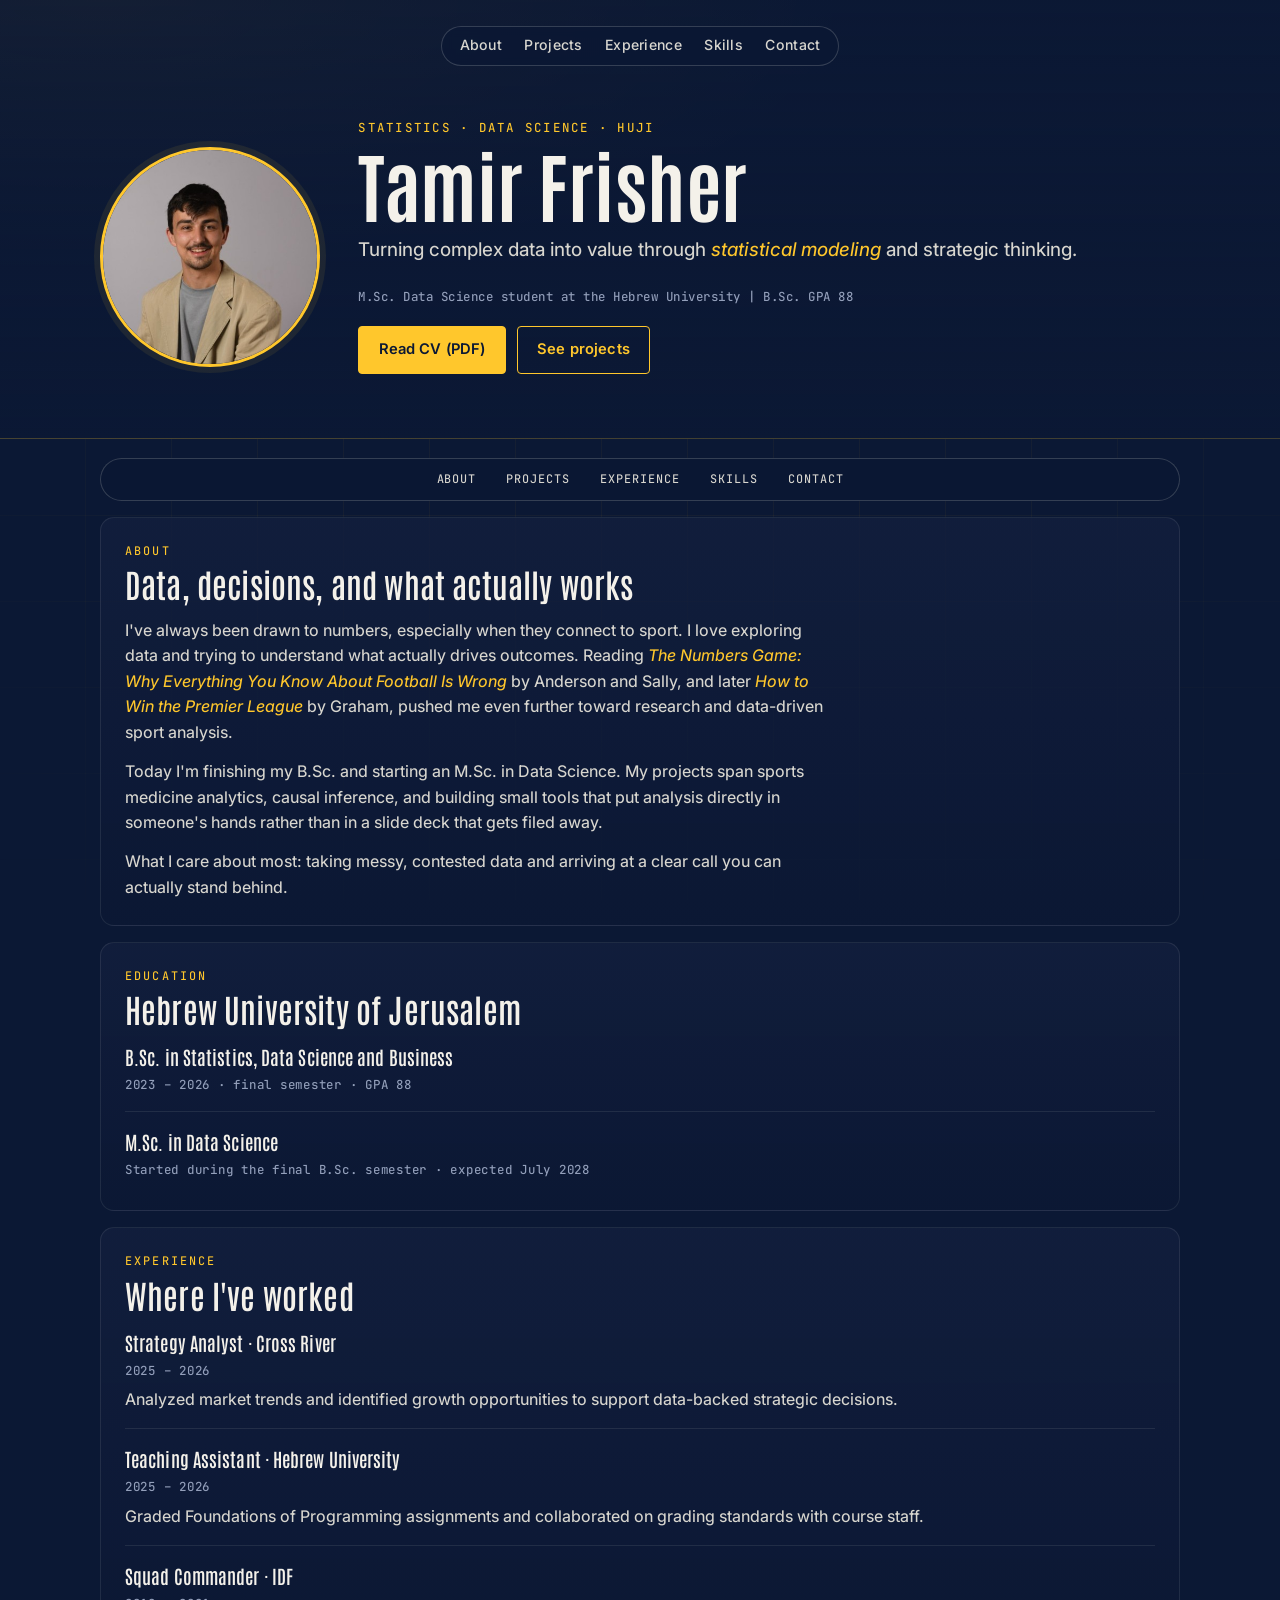
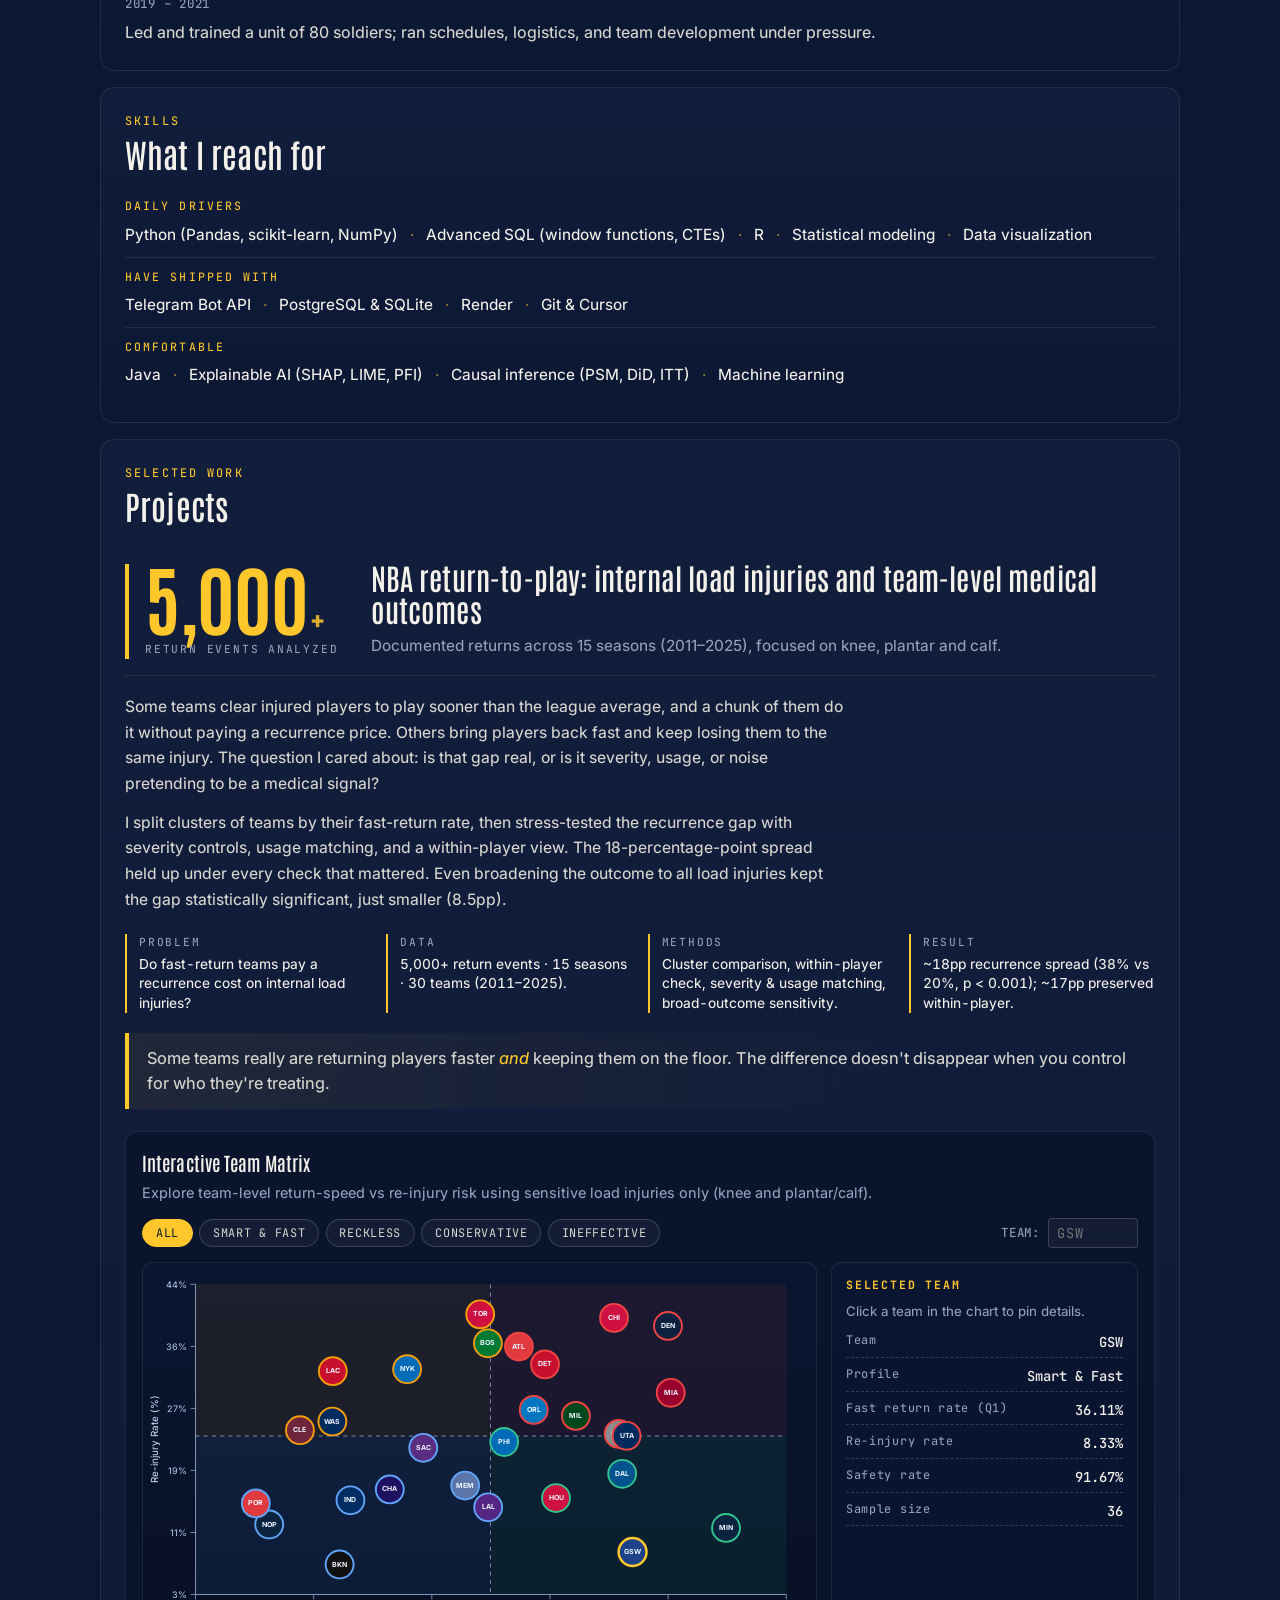
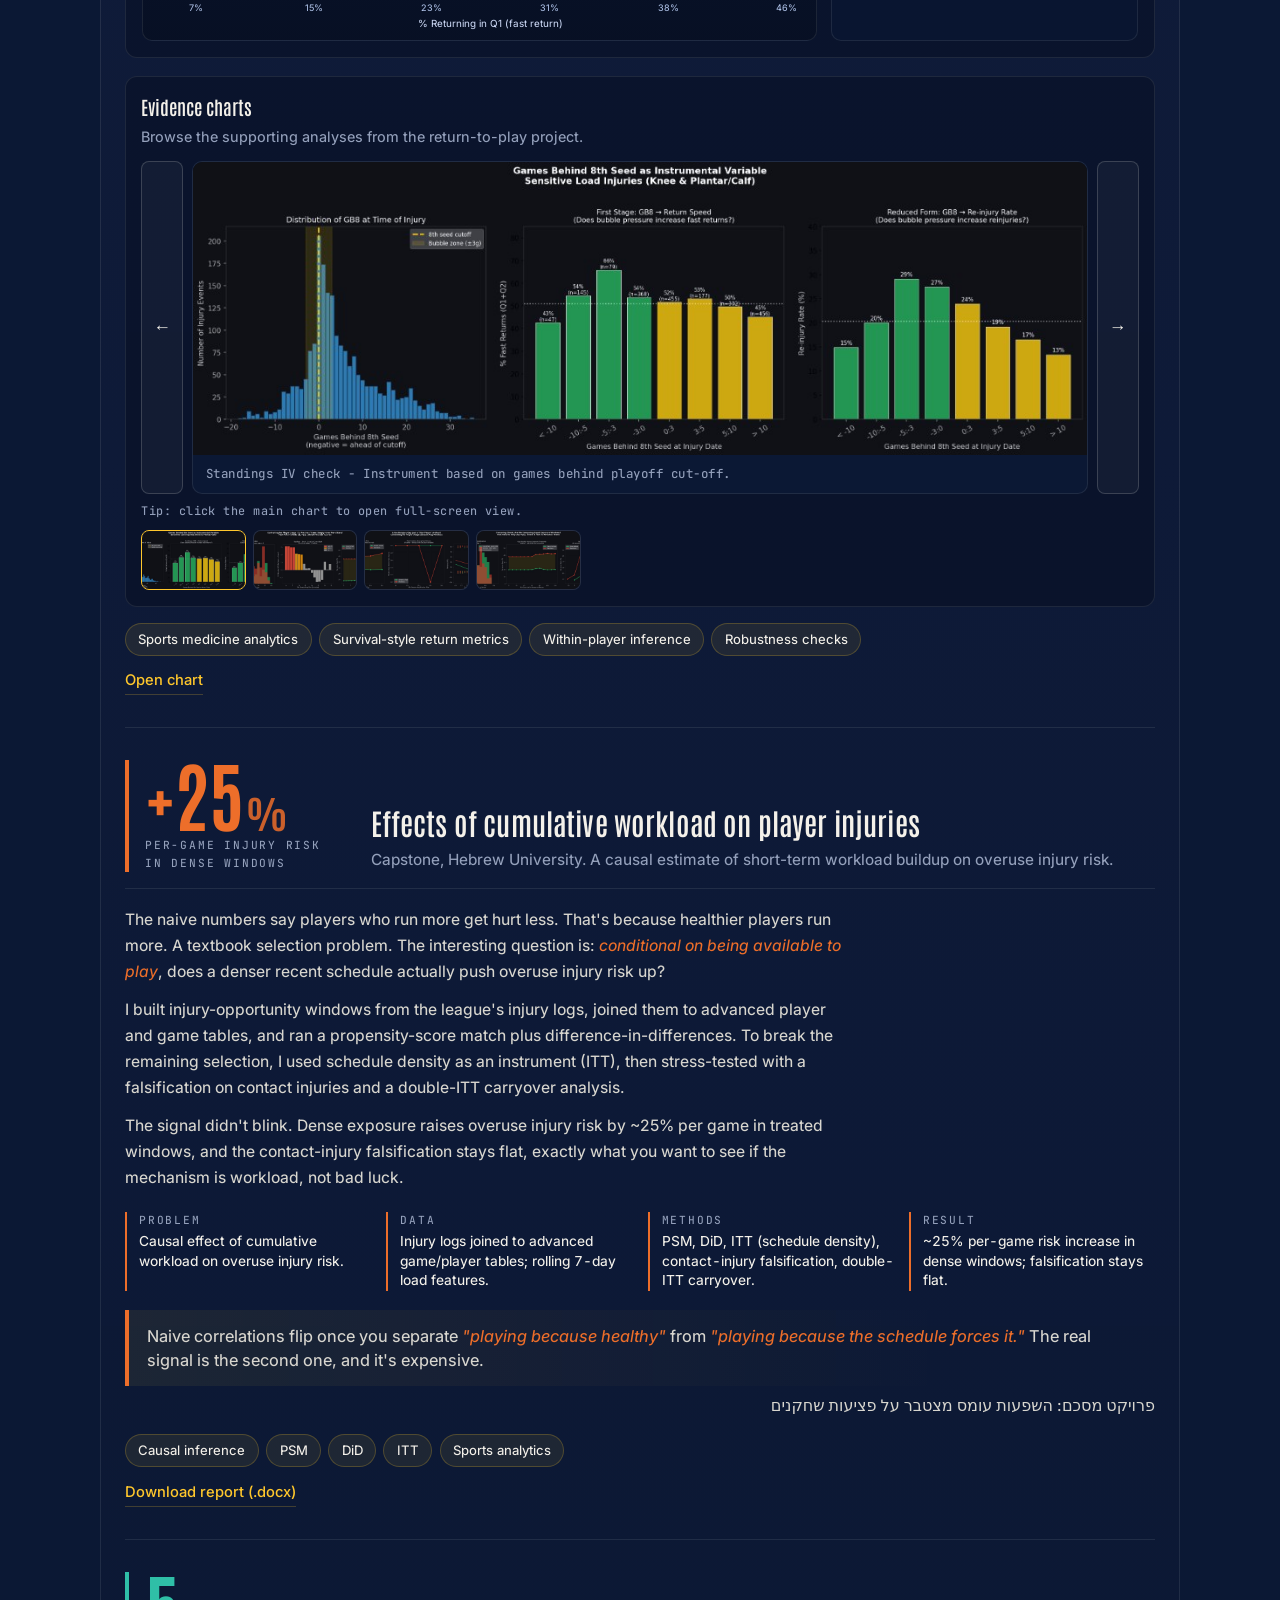
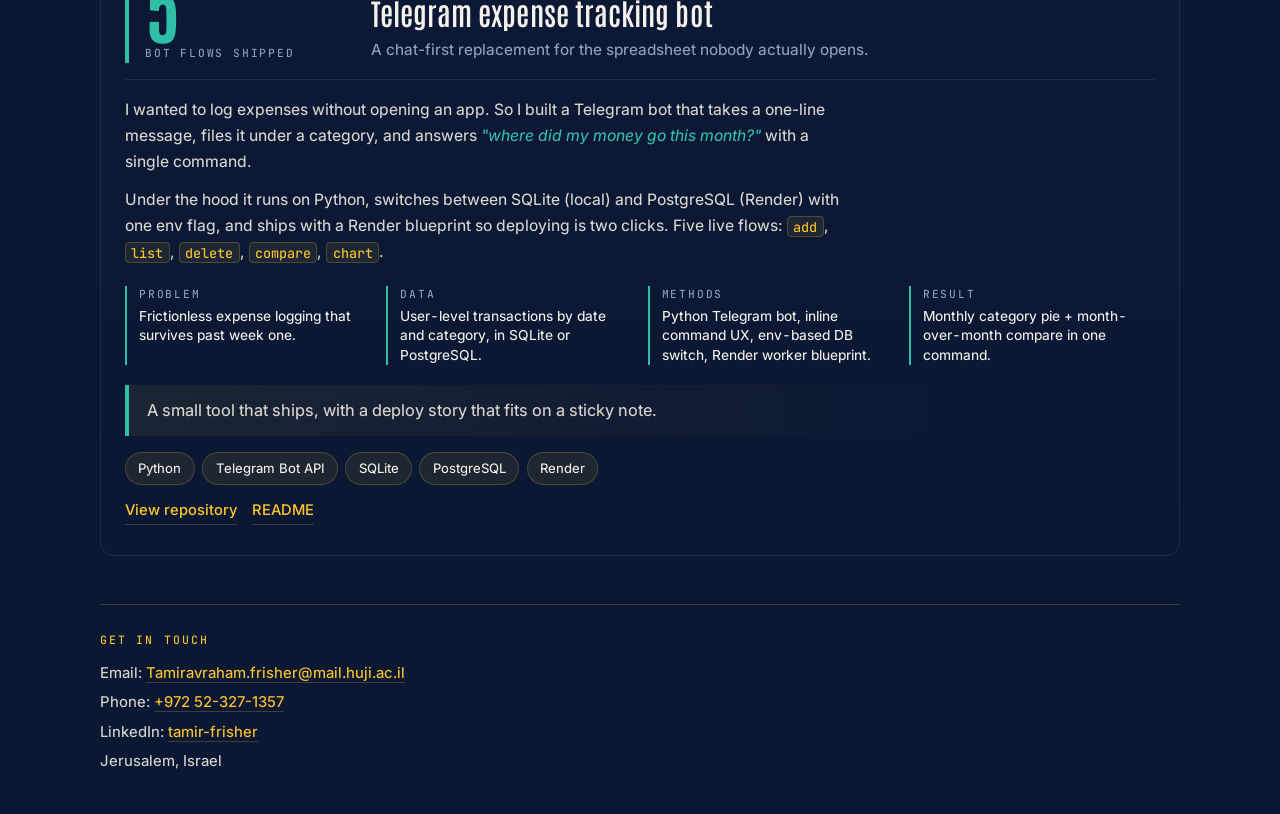
==== index.html @ 641031c1 "Rewrite About intro around numbers-sport connection Made-with: Cursor" ====
<!DOCTYPE html>
<html lang="en">
  <head>
    <meta charset="UTF-8" />
    <meta name="viewport" content="width=device-width, initial-scale=1.0" />
    <title>Tamir Frisher | Sports + Data Portfolio</title>
    <meta
      name="description"
      content="Portfolio of Tamir Frisher: NBA analytics, causal inference for sports medicine, and a Telegram expense bot. B.Sc. final-year statistics student at the Hebrew University. Available for internships."
    />
    <meta name="author" content="Tamir Frisher" />
    <meta name="theme-color" content="#0b1834" />
    <meta property="og:type" content="website" />
    <meta property="og:title" content="Tamir Frisher | Sports + Data Portfolio" />
    <meta
      property="og:description"
      content="NBA analytics, causal inference for sports medicine, and a Telegram expense bot. Built at the Hebrew University. Available for internships."
    />
    <meta property="og:image" content="assets/headshot.jpg" />
    <meta name="twitter:card" content="summary_large_image" />
    <meta name="twitter:title" content="Tamir Frisher | Sports + Data Portfolio" />
    <meta
      name="twitter:description"
      content="NBA analytics, causal inference for sports medicine, and a Telegram expense bot."
    />
    <meta name="twitter:image" content="assets/headshot.jpg" />
    <link rel="icon" type="image/svg+xml" href="assets/favicon.svg" />
    <link rel="preconnect" href="https://fonts.googleapis.com" />
    <link rel="preconnect" href="https://fonts.gstatic.com" crossorigin />
    <link
      href="https://fonts.googleapis.com/css2?family=Antonio:wght@500;600;700&family=Inter:wght@400;500;600;700&family=JetBrains+Mono:wght@400;500;600&display=swap"
      rel="stylesheet"
    />
    <link rel="stylesheet" href="styles.css" />
  </head>
  <body>
    <header class="hero">
      <nav class="top-nav" aria-label="Primary">
        <a href="#about">About</a>
        <a href="#projects">Projects</a>
        <a href="#experience">Experience</a>
        <a href="#skills">Skills</a>
        <a href="#contact">Contact</a>
      </nav>

      <div class="hero-content">
        <div class="hero-portrait">
          <img
            src="assets/headshot.jpg"
            alt="Tamir Frisher"
            width="220"
            height="220"
            loading="eager"
            decoding="async"
          />
        </div>

        <div class="hero-copy">
          <p class="eyebrow">Statistics · Data Science · HUJI</p>
          <h1>Tamir Frisher</h1>
          <p class="hero-line">
            Turning complex data into value through
            <em>statistical modeling</em> and strategic thinking.
          </p>
          <p class="hero-credentials">
            M.Sc. Data Science student at the Hebrew University | B.Sc. GPA 88
          </p>

          <div class="hero-ctas">
            <a
              id="cv"
              class="cta"
              href="Tamir%20Frisher%20CV.pdf"
              target="_blank"
              rel="noopener noreferrer"
              >Read CV (PDF)</a
            >
            <a class="cta cta-ghost" href="#projects">See projects</a>
          </div>

        </div>
      </div>
    </header>

    <main class="container">
      <nav class="sticky-nav" aria-label="Section shortcuts">
        <a href="#about">About</a>
        <a href="#projects">Projects</a>
        <a href="#experience">Experience</a>
        <a href="#skills">Skills</a>
        <a href="#contact">Contact</a>
      </nav>

      <section id="about" class="card">
        <p class="section-tag">About</p>
        <h2>Data, decisions, and what actually works</h2>
        <div class="about-essay">
          <p>
            I've always been drawn to numbers, especially when they connect to
            sport. I love exploring data and trying to understand what actually
            drives outcomes. Reading <em>The Numbers Game: Why Everything You
            Know About Football Is Wrong</em> by Anderson and Sally, and later
            <em>How to Win the Premier League</em> by Graham, pushed me even
            further toward research and data-driven sport analysis.
          </p>
          <p>
            Today I'm finishing my B.Sc. and starting an M.Sc. in Data
            Science. My projects span sports medicine analytics, causal
            inference, and building small tools that put analysis directly in
            someone's hands rather than in a slide deck that gets filed away.
          </p>
          <p>
            What I care about most: taking messy, contested data and arriving
            at a clear call you can actually stand behind.
          </p>
        </div>

      </section>

      <section id="education" class="card">
        <p class="section-tag">Education</p>
        <h2>Hebrew University of Jerusalem</h2>
        <div class="timeline-item">
          <h3>B.Sc. in Statistics, Data Science and Business</h3>
          <span>2023 – 2026 · final semester · GPA 88</span>
        </div>
        <div class="timeline-item">
          <h3>M.Sc. in Data Science</h3>
          <span
            >Started during the final B.Sc. semester · expected July 2028</span
          >
        </div>
      </section>

      <section id="experience" class="card">
        <p class="section-tag">Experience</p>
        <h2>Where I've worked</h2>
        <div class="timeline-item">
          <h3>Strategy Analyst · Cross River</h3>
          <span>2025 – 2026</span>
          <p>
            Analyzed market trends and identified growth opportunities to
            support data-backed strategic decisions.
          </p>
        </div>
        <div class="timeline-item">
          <h3>Teaching Assistant · Hebrew University</h3>
          <span>2025 – 2026</span>
          <p>
            Graded Foundations of Programming assignments and collaborated on
            grading standards with course staff.
          </p>
        </div>
        <div class="timeline-item">
          <h3>Squad Commander · IDF</h3>
          <span>2019 – 2021</span>
          <p>
            Led and trained a unit of 80 soldiers; ran schedules, logistics,
            and team development under pressure.
          </p>
        </div>
      </section>

      <section id="skills" class="card">
        <p class="section-tag">Skills</p>
        <h2>What I reach for</h2>
        <div class="skill-tier">
          <p class="skill-tier-label">Daily drivers</p>
          <ul class="skill-list">
            <li>Python (Pandas, scikit-learn, NumPy)</li>
            <li>Advanced SQL (window functions, CTEs)</li>
            <li>R</li>
            <li>Statistical modeling</li>
            <li>Data visualization</li>
          </ul>
        </div>
        <div class="skill-tier">
          <p class="skill-tier-label">Have shipped with</p>
          <ul class="skill-list">
            <li>Telegram Bot API</li>
            <li>PostgreSQL &amp; SQLite</li>
            <li>Render</li>
            <li>Git &amp; Cursor</li>
          </ul>
        </div>
        <div class="skill-tier">
          <p class="skill-tier-label">Comfortable</p>
          <ul class="skill-list">
            <li>Java</li>
            <li>Explainable AI (SHAP, LIME, PFI)</li>
            <li>Causal inference (PSM, DiD, ITT)</li>
            <li>Machine learning</li>
          </ul>
        </div>
      </section>

      <section id="projects" class="card">
        <p class="section-tag">Selected work</p>
        <h2>Projects</h2>

        <article class="project-item" data-accent="gold">
          <header class="proj-header">
            <div class="proj-stat-block">
              <p class="proj-stat">5,000<span class="proj-stat-unit">+</span></p>
              <p class="proj-stat-label">Return events analyzed</p>
            </div>
            <div class="proj-title-block">
              <h3 class="proj-title">
                NBA return-to-play: internal load injuries and team-level
                medical outcomes
              </h3>
              <p class="proj-tagline">
                Documented returns across 15 seasons (2011–2025), focused on
                knee, plantar and calf.
              </p>
            </div>
          </header>

          <div class="proj-narrative">
            <p>
              Some teams clear injured players to play sooner than the league
              average, and a chunk of them do it without paying a recurrence
              price. Others bring players back fast and keep losing them to the
              same injury. The question I cared about: is that gap real, or is
              it severity, usage, or noise pretending to be a medical signal?
            </p>
            <p>
              I split clusters of teams by their fast-return rate, then
              stress-tested the recurrence gap with severity controls, usage
              matching, and a within-player view. The 18-percentage-point
              spread held up under every check that mattered. Even broadening
              the outcome to all load injuries kept the gap statistically
              significant, just smaller (8.5pp).
            </p>
          </div>

          <dl class="proj-meta-strip">
            <div>
              <dt>Problem</dt>
              <dd>
                Do fast-return teams pay a recurrence cost on internal load
                injuries?
              </dd>
            </div>
            <div>
              <dt>Data</dt>
              <dd>5,000+ return events · 15 seasons · 30 teams (2011–2025).</dd>
            </div>
            <div>
              <dt>Methods</dt>
              <dd>
                Cluster comparison, within-player check, severity &amp; usage
                matching, broad-outcome sensitivity.
              </dd>
            </div>
            <div>
              <dt>Result</dt>
              <dd>
                ~18pp recurrence spread (38% vs 20%, p &lt; 0.001); ~17pp
                preserved within-player.
              </dd>
            </div>
          </dl>

          <aside class="proj-tldr">
            <p>
              Some teams really are returning players faster <em>and</em>
              keeping them on the floor. The difference doesn't disappear when
              you control for who they're treating.
            </p>
          </aside>

          <section class="interactive-matrix" id="team-matrix-app">
            <div class="matrix-header">
              <h4>Interactive Team Matrix</h4>
              <p>
                Explore team-level return-speed vs re-injury risk using
                sensitive load injuries only (knee and plantar/calf).
              </p>
            </div>

            <div class="matrix-controls">
              <div
                class="matrix-filters"
                role="group"
                aria-label="Filter teams by profile"
              >
                <button class="matrix-filter active" data-profile="ALL">
                  All
                </button>
                <button class="matrix-filter" data-profile="SMART_FAST">
                  Smart &amp; Fast
                </button>
                <button class="matrix-filter" data-profile="RECKLESS">
                  Reckless
                </button>
                <button class="matrix-filter" data-profile="CONSERVATIVE">
                  Conservative
                </button>
                <button class="matrix-filter" data-profile="INEFFECTIVE">
                  Ineffective
                </button>
              </div>
              <label class="matrix-search-label">
                Team:
                <input
                  id="matrixTeamSearch"
                  type="text"
                  maxlength="3"
                  placeholder="GSW"
                  aria-label="Search team abbreviation"
                />
              </label>
            </div>

            <div class="matrix-layout">
              <div class="matrix-canvas-wrap">
                <svg
                  id="teamMatrixSvg"
                  viewBox="0 0 820 460"
                  role="img"
                  aria-label="Interactive NBA team matrix chart"
                ></svg>
                <div
                  id="teamMatrixTooltip"
                  class="matrix-tooltip"
                  aria-hidden="true"
                ></div>
              </div>
              <aside class="matrix-sidepanel" id="matrixSidepanel">
                <h5>Selected team</h5>
                <p class="matrix-side-hint">
                  Click a team in the chart to pin details.
                </p>
                <dl class="matrix-metrics">
                  <div><dt>Team</dt><dd id="matrixTeam">-</dd></div>
                  <div><dt>Profile</dt><dd id="matrixProfile">-</dd></div>
                  <div>
                    <dt>Fast return rate (Q1)</dt>
                    <dd id="matrixFast">-</dd>
                  </div>
                  <div><dt>Re-injury rate</dt><dd id="matrixReinj">-</dd></div>
                  <div><dt>Safety rate</dt><dd id="matrixSafety">-</dd></div>
                  <div><dt>Sample size</dt><dd id="matrixN">-</dd></div>
                </dl>
              </aside>
            </div>
          </section>

          <section class="chart-gallery" id="chart-gallery">
            <div class="gallery-header">
              <h4>Evidence charts</h4>
              <p>
                Browse the supporting analyses from the return-to-play
                project.
              </p>
            </div>
            <div class="gallery-stage">
              <button
                class="gallery-nav"
                id="galleryPrev"
                aria-label="Previous chart"
              >
                &#8592;
              </button>
              <figure class="gallery-figure">
                <img
                  id="galleryImage"
                  src="chart31_iv_standings.png"
                  alt="Standings IV check"
                  loading="lazy"
                  decoding="async"
                />
                <figcaption id="galleryCaption"></figcaption>
              </figure>
              <button
                class="gallery-nav"
                id="galleryNext"
                aria-label="Next chart"
              >
                &#8594;
              </button>
            </div>
            <p class="gallery-help">
              Tip: click the main chart to open full-screen view.
            </p>
            <div
              class="gallery-thumbs"
              id="galleryThumbs"
              aria-label="Chart thumbnails"
            ></div>
          </section>

          <ul class="chips project-tags">
            <li>Sports medicine analytics</li>
            <li>Survival-style return metrics</li>
            <li>Within-player inference</li>
            <li>Robustness checks</li>
          </ul>
          <p class="project-links">
            <a
              id="openChartLink"
              class="project-doc-link"
              href="chart31_iv_standings.png"
              target="_blank"
              rel="noopener noreferrer"
              >Open chart</a
            >
          </p>
        </article>

        <article class="project-item" data-accent="court-orange">
          <header class="proj-header">
            <div class="proj-stat-block">
              <p class="proj-stat">+25<span class="proj-stat-unit">%</span></p>
              <p class="proj-stat-label">
                Per-game injury risk in dense windows
              </p>
            </div>
            <div class="proj-title-block">
              <h3 class="proj-title">
                Effects of cumulative workload on player injuries
              </h3>
              <p class="proj-tagline">
                Capstone, Hebrew University. A causal estimate of short-term
                workload buildup on overuse injury risk.
              </p>
            </div>
          </header>

          <div class="proj-narrative">
            <p>
              The naive numbers say players who run more get hurt less. That's
              because healthier players run more. A textbook selection
              problem. The interesting question is: <em>conditional on being
              available to play</em>, does a denser recent schedule actually
              push overuse injury risk up?
            </p>
            <p>
              I built injury-opportunity windows from the league's injury
              logs, joined them to advanced player and game tables, and ran a
              propensity-score match plus difference-in-differences. To break
              the remaining selection, I used schedule density as an
              instrument (ITT), then stress-tested with a falsification on
              contact injuries and a double-ITT carryover analysis.
            </p>
            <p>
              The signal didn't blink. Dense exposure raises overuse injury
              risk by ~25% per game in treated windows, and the contact-injury
              falsification stays flat, exactly what you want to see if the
              mechanism is workload, not bad luck.
            </p>
          </div>

          <dl class="proj-meta-strip">
            <div>
              <dt>Problem</dt>
              <dd>
                Causal effect of cumulative workload on overuse injury risk.
              </dd>
            </div>
            <div>
              <dt>Data</dt>
              <dd>
                Injury logs joined to advanced game/player tables; rolling
                7-day load features.
              </dd>
            </div>
            <div>
              <dt>Methods</dt>
              <dd>
                PSM, DiD, ITT (schedule density), contact-injury
                falsification, double-ITT carryover.
              </dd>
            </div>
            <div>
              <dt>Result</dt>
              <dd>
                ~25% per-game risk increase in dense windows; falsification
                stays flat.
              </dd>
            </div>
          </dl>

          <aside class="proj-tldr">
            <p>
              Naive correlations flip once you separate <em>"playing because
              healthy"</em> from <em>"playing because the schedule forces
              it."</em> The real signal is the second one, and it's
              expensive.
            </p>
          </aside>

          <p class="project-meta" lang="he" dir="rtl">
            פרויקט מסכם: השפעות עומס מצטבר על פציעות שחקנים
          </p>
          <ul class="chips project-tags">
            <li>Causal inference</li>
            <li>PSM</li>
            <li>DiD</li>
            <li>ITT</li>
            <li>Sports analytics</li>
          </ul>
          <p class="project-links">
            <a
              class="project-doc-link"
              href="project-cumulative-workload-player-injuries.docx"
              target="_blank"
              rel="noopener noreferrer"
              >Download report (.docx)</a
            >
          </p>
        </article>

        <article class="project-item" data-accent="teal">
          <header class="proj-header">
            <div class="proj-stat-block">
              <p class="proj-stat">5</p>
              <p class="proj-stat-label">Bot flows shipped</p>
            </div>
            <div class="proj-title-block">
              <h3 class="proj-title">Telegram expense tracking bot</h3>
              <p class="proj-tagline">
                A chat-first replacement for the spreadsheet nobody actually
                opens.
              </p>
            </div>
          </header>

          <div class="proj-narrative">
            <p>
              I wanted to log expenses without opening an app. So I built a
              Telegram bot that takes a one-line message, files it under a
              category, and answers <em>"where did my money go this
              month?"</em> with a single command.
            </p>
            <p>
              Under the hood it runs on Python, switches between SQLite
              (local) and PostgreSQL (Render) with one env flag, and ships
              with a Render blueprint so deploying is two clicks. Five live
              flows: <code>add</code>, <code>list</code>, <code>delete</code>,
              <code>compare</code>, <code>chart</code>.
            </p>
          </div>

          <dl class="proj-meta-strip">
            <div>
              <dt>Problem</dt>
              <dd>Frictionless expense logging that survives past week one.</dd>
            </div>
            <div>
              <dt>Data</dt>
              <dd>
                User-level transactions by date and category, in SQLite or
                PostgreSQL.
              </dd>
            </div>
            <div>
              <dt>Methods</dt>
              <dd>
                Python Telegram bot, inline command UX, env-based DB switch,
                Render worker blueprint.
              </dd>
            </div>
            <div>
              <dt>Result</dt>
              <dd>
                Monthly category pie + month-over-month compare in one
                command.
              </dd>
            </div>
          </dl>

          <aside class="proj-tldr">
            <p>
              A small tool that ships, with a deploy story that fits on a
              sticky note.
            </p>
          </aside>

          <ul class="chips project-tags">
            <li>Python</li>
            <li>Telegram Bot API</li>
            <li>SQLite</li>
            <li>PostgreSQL</li>
            <li>Render</li>
          </ul>
          <p class="project-links">
            <a
              class="project-doc-link"
              href="https://github.com/tamirfrisher1-gif/telegram-expense-bot"
              target="_blank"
              rel="noopener noreferrer"
              >View repository</a
            >
            <a
              class="project-doc-link"
              href="https://github.com/tamirfrisher1-gif/telegram-expense-bot/blob/main/README_TELEGRAM_BOT.md"
              target="_blank"
              rel="noopener noreferrer"
              >README</a
            >
          </p>
        </article>
      </section>
    </main>

    <div class="gallery-lightbox" id="galleryLightbox" hidden>
      <button
        class="gallery-lightbox-close"
        id="galleryLightboxClose"
        aria-label="Close large image"
      >
        &times;
      </button>
      <button
        class="gallery-lightbox-nav prev"
        id="galleryLightboxPrev"
        aria-label="Previous large chart"
      >
        &#8592;
      </button>
      <figure class="gallery-lightbox-figure">
        <img id="galleryLightboxImage" src="" alt="Expanded chart preview" />
        <figcaption id="galleryLightboxCaption"></figcaption>
      </figure>
      <button
        class="gallery-lightbox-nav next"
        id="galleryLightboxNext"
        aria-label="Next large chart"
      >
        &#8594;
      </button>
    </div>

    <footer id="contact">
      <div class="footer-credits">
        <p class="footer-credits-label">Get in touch</p>
        <p>
          Email:
          <a href="mailto:Tamiravraham.frisher@mail.huji.ac.il"
            >Tamiravraham.frisher@mail.huji.ac.il</a
          >
        </p>
        <p>
          Phone: <a href="tel:+972523271357">+972 52-327-1357</a>
        </p>
        <p>
          LinkedIn:
          <a
            href="https://www.linkedin.com/in/tamir-frisher"
            target="_blank"
            rel="noopener noreferrer"
            >tamir-frisher</a
          >
        </p>
        <p>Jerusalem, Israel</p>
      </div>
    </footer>
    <script>
      (() => {
        const app = document.getElementById("team-matrix-app");
        const svg = document.getElementById("teamMatrixSvg");
        const tooltip = document.getElementById("teamMatrixTooltip");
        if (!app || !svg || !tooltip) return;

        const PROFILE_META = {
          SMART_FAST: { label: "Smart & Fast", color: "#31c48d" },
          RECKLESS: { label: "Reckless", color: "#ef4444" },
          CONSERVATIVE: { label: "Conservative", color: "#60a5fa" },
          INEFFECTIVE: { label: "Ineffective", color: "#f59e0b" },
        };

        const TEAM_COLORS = {
          ATL: "#E03A3E", BKN: "#111111", BOS: "#007A33", CHA: "#1D1160",
          CHI: "#CE1141", CLE: "#6F263D", DAL: "#00538C", DEN: "#0E2240",
          DET: "#C8102E", GSW: "#1D428A", HOU: "#CE1141", IND: "#002D62",
          LAC: "#C8102E", LAL: "#552583", MEM: "#5D76A9", MIA: "#98002E",
          MIL: "#00471B", MIN: "#0C2340", NOP: "#0C2340", NYK: "#006BB6",
          ORL: "#0077C0", PHI: "#006BB6", POR: "#E03A3E", SAC: "#5A2D81",
          SAS: "#8A8D8F", TOR: "#CE1141", UTA: "#002B5C", WAS: "#002B5C",
          OKC: "#007AC1", PHX: "#1D1160"
        };

        const panelIds = {
          team: document.getElementById("matrixTeam"),
          profile: document.getElementById("matrixProfile"),
          fast: document.getElementById("matrixFast"),
          reinj: document.getElementById("matrixReinj"),
          safety: document.getElementById("matrixSafety"),
          n: document.getElementById("matrixN"),
        };

        const margin = { top: 26, right: 36, bottom: 56, left: 64 };
        const width = 820;
        const height = 460;
        const plotW = width - margin.left - margin.right;
        const plotH = height - margin.top - margin.bottom;
        let selectedTeam = null;

        const ns = "http://www.w3.org/2000/svg";
        const mk = (name, attrs = {}) => {
          const el = document.createElementNS(ns, name);
          Object.entries(attrs).forEach(([k, v]) => el.setAttribute(k, v));
          return el;
        };

        const escapeHtml = (v) =>
          String(v)
            .replaceAll("&", "&amp;")
            .replaceAll("<", "&lt;")
            .replaceAll(">", "&gt;");

        fetch("team_matrix_data.json")
          .then((res) => {
            if (!res.ok) throw new Error("Failed to load matrix data");
            return res.json();
          })
          .then((data) => render(data))
          .catch(() => {
            svg.innerHTML = "";
            const msg = mk("text", {
              x: "50%",
              y: "50%",
              "text-anchor": "middle",
              fill: "#c8d4f1",
              "font-size": "14",
            });
            msg.textContent = "Matrix data unavailable. Open the static chart below.";
            svg.appendChild(msg);
          });

        function render(data) {
          const teams = data.teams || [];
          if (!teams.length) return;
          svg.innerHTML = "";

          const xVals = teams.map((d) => d.fastRate);
          const yVals = teams.map((d) => d.reinjuryRate);
          const xMin = Math.min(...xVals) - 4;
          const xMax = Math.max(...xVals) + 4;
          const yMin = Math.min(...yVals) - 4;
          const yMax = Math.max(...yVals) + 4;

          const sx = (x) =>
            margin.left + ((x - xMin) / (xMax - xMin || 1)) * plotW;
          const sy = (y) =>
            margin.top + plotH - ((y - yMin) / (yMax - yMin || 1)) * plotH;

          const qX = sx(data.leagueFastRate);
          const qY = sy(data.leagueReinjuryRate);

          const backgrounds = [
            { x: margin.left, y: margin.top, w: qX - margin.left, h: qY - margin.top, fill: "rgba(245,158,11,0.08)" },
            { x: qX, y: margin.top, w: margin.left + plotW - qX, h: qY - margin.top, fill: "rgba(239,68,68,0.08)" },
            { x: margin.left, y: qY, w: qX - margin.left, h: margin.top + plotH - qY, fill: "rgba(96,165,250,0.08)" },
            { x: qX, y: qY, w: margin.left + plotW - qX, h: margin.top + plotH - qY, fill: "rgba(49,196,141,0.08)" },
          ];
          backgrounds.forEach((b) =>
            svg.appendChild(mk("rect", { x: b.x, y: b.y, width: b.w, height: b.h, fill: b.fill }))
          );

          svg.appendChild(
            mk("line", { x1: qX, y1: margin.top, x2: qX, y2: margin.top + plotH, stroke: "#7c8bb1", "stroke-dasharray": "5 5", "stroke-width": "1.2" })
          );
          svg.appendChild(
            mk("line", { x1: margin.left, y1: qY, x2: margin.left + plotW, y2: qY, stroke: "#7c8bb1", "stroke-dasharray": "5 5", "stroke-width": "1.2" })
          );

          const xAxis = mk("line", {
            x1: margin.left,
            y1: margin.top + plotH,
            x2: margin.left + plotW,
            y2: margin.top + plotH,
            stroke: "#9fb2d8",
            "stroke-width": "1",
          });
          const yAxis = mk("line", {
            x1: margin.left,
            y1: margin.top,
            x2: margin.left,
            y2: margin.top + plotH,
            stroke: "#9fb2d8",
            "stroke-width": "1",
          });
          svg.appendChild(xAxis);
          svg.appendChild(yAxis);

          for (let i = 0; i <= 5; i += 1) {
            const tx = xMin + ((xMax - xMin) / 5) * i;
            const x = sx(tx);
            svg.appendChild(mk("line", {
              x1: x, y1: margin.top + plotH, x2: x, y2: margin.top + plotH + 6,
              stroke: "#8ea1c8", "stroke-width": "1",
            }));
            const lbl = mk("text", { x, y: margin.top + plotH + 20, fill: "#adc0e6", "text-anchor": "middle", "font-size": "11" });
            lbl.textContent = `${Math.round(tx)}%`;
            svg.appendChild(lbl);
          }
          for (let i = 0; i <= 5; i += 1) {
            const ty = yMin + ((yMax - yMin) / 5) * i;
            const y = sy(ty);
            svg.appendChild(mk("line", {
              x1: margin.left - 6, y1: y, x2: margin.left, y2: y,
              stroke: "#8ea1c8", "stroke-width": "1",
            }));
            const lbl = mk("text", { x: margin.left - 10, y: y + 4, fill: "#adc0e6", "text-anchor": "end", "font-size": "11" });
            lbl.textContent = `${Math.round(ty)}%`;
            svg.appendChild(lbl);
          }

          const xTitle = mk("text", { x: margin.left + plotW / 2, y: height - 16, fill: "#c8d4f1", "text-anchor": "middle", "font-size": "12" });
          xTitle.textContent = "% Returning in Q1 (fast return)";
          svg.appendChild(xTitle);

          const yTitle = mk("text", { x: 18, y: margin.top + plotH / 2, fill: "#c8d4f1", "text-anchor": "middle", "font-size": "12", transform: `rotate(-90 18 ${margin.top + plotH / 2})` });
          yTitle.textContent = "Re-injury Rate (%)";
          svg.appendChild(yTitle);

          const pointLayer = mk("g", { id: "matrixPoints" });
          svg.appendChild(pointLayer);

          teams.forEach((team) => {
            const x = sx(team.fastRate);
            const y = sy(team.reinjuryRate);
            const meta = PROFILE_META[team.profile] || PROFILE_META.INEFFECTIVE;

            const g = mk("g", {
              class: "matrix-team",
              "data-team": team.team,
              "data-profile": team.profile,
              "data-fast": String(team.fastRate),
              "data-reinjury": String(team.reinjuryRate),
              "data-safety": String(team.safetyRate),
              "data-n": String(team.n),
              transform: `translate(${x} ${y})`,
            });

            const ring = mk("circle", {
              r: "17",
              fill: TEAM_COLORS[team.team] || "#1f2937",
              stroke: meta.color,
              "stroke-width": "2.3",
            });
            g.appendChild(ring);

            const innerLabel = mk("text", {
              "text-anchor": "middle",
              "font-size": "8.5",
              "font-weight": "700",
              fill: "#eef4ff",
              y: "2.5",
            });
            innerLabel.textContent = team.team;
            g.appendChild(innerLabel);

            g.addEventListener("mouseenter", (event) => showTooltip(event, team));
            g.addEventListener("mousemove", (event) => moveTooltip(event));
            g.addEventListener("mouseleave", () => hideTooltip());
            g.addEventListener("click", () => pinTeam(team));
            pointLayer.appendChild(g);
          });

          const filters = Array.from(app.querySelectorAll(".matrix-filter"));
          const search = document.getElementById("matrixTeamSearch");

          const applyFilters = () => {
            const active = filters.find((b) => b.classList.contains("active"))?.dataset.profile || "ALL";
            const query = (search?.value || "").trim().toUpperCase();
            Array.from(pointLayer.querySelectorAll(".matrix-team")).forEach((el) => {
              const p = el.dataset.profile || "";
              const t = el.dataset.team || "";
              const profileMatch = active === "ALL" || p === active;
              const searchMatch = !query || t.includes(query);
              el.classList.toggle("is-hidden", !(profileMatch && searchMatch));
            });
          };

          filters.forEach((btn) => {
            btn.addEventListener("click", () => {
              filters.forEach((b) => b.classList.remove("active"));
              btn.classList.add("active");
              applyFilters();
            });
          });
          search?.addEventListener("input", applyFilters);
          applyFilters();

          const gsw = teams.find((t) => t.team === "GSW");
          if (gsw) pinTeam(gsw);
        }

        function showTooltip(event, team) {
          const meta = PROFILE_META[team.profile] || PROFILE_META.INEFFECTIVE;
          tooltip.innerHTML = `
            <strong>${escapeHtml(team.team)}</strong>
            <span>${escapeHtml(meta.label)}</span>
            <span>Fast return: ${team.fastRate.toFixed(1)}%</span>
            <span>Re-injury: ${team.reinjuryRate.toFixed(1)}%</span>
            <span>Sample: n=${team.n}</span>
          `;
          tooltip.classList.add("visible");
          moveTooltip(event);
        }

        function moveTooltip(event) {
          tooltip.style.left = `${event.clientX + 14}px`;
          tooltip.style.top = `${event.clientY - 14}px`;
        }

        function hideTooltip() {
          tooltip.classList.remove("visible");
        }

        function pinTeam(team) {
          selectedTeam = team.team;
          const meta = PROFILE_META[team.profile] || PROFILE_META.INEFFECTIVE;
          panelIds.team.textContent = team.team;
          panelIds.profile.textContent = meta.label;
          panelIds.fast.textContent = `${team.fastRate.toFixed(2)}%`;
          panelIds.reinj.textContent = `${team.reinjuryRate.toFixed(2)}%`;
          panelIds.safety.textContent = `${team.safetyRate.toFixed(2)}%`;
          panelIds.n.textContent = String(team.n);

          svg.querySelectorAll(".matrix-team").forEach((el) => {
            el.classList.toggle("is-selected", el.dataset.team === selectedTeam);
          });
        }
      })();

      (() => {
        const imageEl = document.getElementById("galleryImage");
        const captionEl = document.getElementById("galleryCaption");
        const prevBtn = document.getElementById("galleryPrev");
        const nextBtn = document.getElementById("galleryNext");
        const thumbsRoot = document.getElementById("galleryThumbs");
        const openChartLink = document.getElementById("openChartLink");
        const lightbox = document.getElementById("galleryLightbox");
        const lightboxImage = document.getElementById("galleryLightboxImage");
        const lightboxCaption = document.getElementById("galleryLightboxCaption");
        const lightboxClose = document.getElementById("galleryLightboxClose");
        const lightboxPrev = document.getElementById("galleryLightboxPrev");
        const lightboxNext = document.getElementById("galleryLightboxNext");
        if (!imageEl || !captionEl || !prevBtn || !nextBtn || !thumbsRoot) return;

        const charts = [
          { file: "chart31_iv_standings.png", title: "Standings IV check", note: "Instrument based on games behind playoff cut-off." },
          { file: "chart35_usage_filter.png", title: "Usage control analysis", note: "Gap persistence after filtering by player usage level." },
          { file: "chart36_star_hypothesis.png", title: "Star-player hypothesis test", note: "Checks whether star concentration explains the gap." },
          { file: "chart37_censoring_check.png", title: "Censoring diagnostics", note: "Exposure-window and censoring robustness tests." }
        ];

        let current = 0;

        const render = () => {
          const item = charts[current];
          imageEl.src = `${item.file}?v=1`;
          imageEl.alt = item.title;
          captionEl.textContent = `${item.title} - ${item.note}`;
          if (openChartLink) {
            openChartLink.href = item.file;
          }
          if (lightbox && !lightbox.hidden && lightboxImage && lightboxCaption) {
            lightboxImage.src = item.file;
            lightboxImage.alt = item.title;
            lightboxCaption.textContent = `${item.title} - ${item.note}`;
          }
          thumbsRoot.querySelectorAll("button").forEach((btn, idx) => {
            btn.classList.toggle("active", idx === current);
          });
        };

        charts.forEach((item, idx) => {
          const btn = document.createElement("button");
          btn.type = "button";
          btn.className = "gallery-thumb";
          btn.setAttribute("aria-label", item.title);
          btn.innerHTML = `<img src="${item.file}" alt="${item.title}" loading="lazy" decoding="async" />`;
          btn.addEventListener("click", () => {
            current = idx;
            render();
            openLightbox();
          });
          thumbsRoot.appendChild(btn);
        });

        prevBtn.addEventListener("click", () => {
          current = (current - 1 + charts.length) % charts.length;
          render();
        });
        nextBtn.addEventListener("click", () => {
          current = (current + 1) % charts.length;
          render();
        });

        const openLightbox = () => {
          if (!lightbox || !lightboxImage || !lightboxCaption) return;
          const item = charts[current];
          lightboxImage.src = item.file;
          lightboxImage.alt = item.title;
          lightboxCaption.textContent = `${item.title} - ${item.note}`;
          lightbox.hidden = false;
          document.body.style.overflow = "hidden";
        };

        const closeLightbox = () => {
          if (!lightbox) return;
          lightbox.hidden = true;
          document.body.style.overflow = "";
        };

        imageEl.addEventListener("click", openLightbox);
        lightboxClose?.addEventListener("click", closeLightbox);
        lightboxPrev?.addEventListener("click", () => {
          current = (current - 1 + charts.length) % charts.length;
          render();
        });
        lightboxNext?.addEventListener("click", () => {
          current = (current + 1) % charts.length;
          render();
        });
        lightbox?.addEventListener("click", (event) => {
          if (event.target === lightbox) closeLightbox();
        });
        document.addEventListener("keydown", (event) => {
          if (!lightbox || lightbox.hidden) return;
          if (event.key === "Escape") closeLightbox();
          if (event.key === "ArrowLeft") {
            current = (current - 1 + charts.length) % charts.length;
            render();
          }
          if (event.key === "ArrowRight") {
            current = (current + 1) % charts.length;
            render();
          }
        });

        render();
      })();
    </script>
  </body>
</html>
---- styles.css ----
/* =====================================================================
   Tamir Frisher - Sports + Data brand
   Palette: deep navy + broadcast gold + ivory
   Typography: Antonio (display) · Inter (body) · JetBrains Mono (stats)
   ===================================================================== */

:root {
  --ink: #0b1834;
  --ink-soft: #131f3e;
  --ink-line: rgba(244, 241, 234, 0.09);
  --ink-line-strong: rgba(244, 241, 234, 0.18);

  --ivory: #f4f1ea;
  --ivory-soft: #d8d6cf;
  --ivory-mute: #94a0bb;

  --gold: #ffc72c;
  --gold-soft: #ffd75a;
  --gold-line: rgba(255, 199, 44, 0.22);
  --gold-wash: rgba(255, 199, 44, 0.06);
  --court-orange: #ed6e2a;
  --teal: #2fbfa7;

  --space-1: 0.6rem;
  --space-2: 1rem;
  --space-3: 1.5rem;
  --space-4: 2.2rem;

  --radius-card: 14px;
  --radius-pill: 999px;
}

* {
  box-sizing: border-box;
  margin: 0;
  padding: 0;
}

html {
  scroll-behavior: smooth;
}

body {
  font-family: "Inter", system-ui, sans-serif;
  font-weight: 450;
  background: var(--ink);
  color: var(--ivory);
  line-height: 1.6;
  text-rendering: optimizeLegibility;
  -webkit-font-smoothing: antialiased;
  position: relative;
  min-height: 100vh;
}

/* Quiet court-grid backdrop. Replaces the old radial glow. */
body::before {
  content: "";
  position: fixed;
  inset: 0;
  pointer-events: none;
  z-index: -1;
  background-image:
    linear-gradient(rgba(255, 199, 44, 0.045) 1px, transparent 1px),
    linear-gradient(90deg, rgba(255, 199, 44, 0.045) 1px, transparent 1px);
  background-size: 86px 86px;
  background-position: -1px -1px;
  -webkit-mask-image: radial-gradient(
    ellipse at top,
    black 0%,
    black 55%,
    transparent 100%
  );
  mask-image: radial-gradient(
    ellipse at top,
    black 0%,
    black 55%,
    transparent 100%
  );
}

/* Tabular numerals wherever data lives. */
.scoreboard,
.proj-stat,
.proj-meta-strip dd,
.matrix-metrics dd,
time {
  font-variant-numeric: tabular-nums;
}

/* =====================================================================
   Hero
   ===================================================================== */

.hero {
  padding: 1.6rem 1.5rem 2.6rem;
  border-bottom: 1px solid var(--gold-line);
  background:
    linear-gradient(
      180deg,
      rgba(11, 24, 52, 0.55) 0%,
      rgba(11, 24, 52, 1) 100%
    ),
    radial-gradient(
      ellipse at 8% 0%,
      rgba(255, 199, 44, 0.08),
      transparent 45%
    ),
    var(--ink);
}

.top-nav {
  display: flex;
  flex-wrap: wrap;
  justify-content: center;
  gap: 1.4rem;
  width: fit-content;
  margin: 0 auto;
  padding: 0.45rem 1.1rem;
  border: 1px solid var(--ink-line-strong);
  border-radius: var(--radius-pill);
  background: rgba(11, 24, 52, 0.85);
  backdrop-filter: blur(6px);
}

.top-nav a {
  position: relative;
  color: var(--ivory-soft);
  text-decoration: none;
  font-size: 0.88rem;
  font-weight: 500;
  letter-spacing: 0.02em;
  padding-bottom: 2px;
  transition: color 0.18s ease;
}

.top-nav a:hover {
  color: var(--gold);
}

.top-nav a::after {
  content: "";
  position: absolute;
  left: 0;
  right: 0;
  bottom: -2px;
  height: 1px;
  background: var(--gold);
  transform: scaleX(0);
  transition: transform 0.2s ease;
}

.top-nav a:hover::after {
  transform: scaleX(1);
}

.hero-content {
  max-width: 1080px;
  margin: 3.2rem auto 0;
  display: grid;
  grid-template-columns: 220px 1fr;
  gap: 2.4rem;
  align-items: center;
}

.hero-portrait {
  width: 220px;
  height: 220px;
  border-radius: 50%;
  overflow: hidden;
  border: 3px solid var(--gold);
  box-shadow: 0 0 0 6px rgba(255, 199, 44, 0.08);
  background: linear-gradient(135deg, var(--ink-soft), var(--ink));
}

.hero-portrait img {
  width: 100%;
  height: 100%;
  display: block;
  object-fit: cover;
  object-position: center 20%;
}

.eyebrow {
  font-family: "JetBrains Mono", ui-monospace, monospace;
  font-size: 0.78rem;
  letter-spacing: 0.18em;
  text-transform: uppercase;
  color: var(--gold);
  margin-bottom: 0.6rem;
}

h1 {
  font-family: "Antonio", "Inter", sans-serif;
  font-weight: 700;
  font-size: clamp(2.6rem, 7vw, 4.8rem);
  line-height: 0.95;
  letter-spacing: 0.005em;
  margin-bottom: 1rem;
  color: var(--ivory);
}

.hero-line {
  font-size: clamp(1.02rem, 1.8vw, 1.18rem);
  line-height: 1.5;
  color: var(--ivory-soft);
  max-width: 60ch;
  margin-bottom: 1.4rem;
}

.hero-line em {
  color: var(--gold);
  font-style: italic;
}

.hero-credentials {
  font-family: "JetBrains Mono", ui-monospace, monospace;
  font-size: 0.78rem;
  letter-spacing: 0.04em;
  color: var(--ivory-mute);
  margin-bottom: 1.2rem;
}

.hero-ctas {
  display: flex;
  flex-wrap: wrap;
  gap: 0.7rem;
  margin-bottom: 1.4rem;
}

.cta {
  display: inline-flex;
  align-items: center;
  gap: 0.4rem;
  background: var(--gold);
  color: var(--ink);
  font-family: "Inter", sans-serif;
  font-weight: 600;
  font-size: 0.92rem;
  letter-spacing: 0.01em;
  text-decoration: none;
  padding: 0.7rem 1.2rem;
  border-radius: 4px;
  border: 1px solid var(--gold);
  transition: background 0.18s ease, transform 0.15s ease;
}

.cta:hover {
  background: var(--gold-soft);
}

.cta:active {
  transform: translateY(1px);
}

.cta-ghost {
  background: transparent;
  color: var(--gold);
}

.cta-ghost:hover {
  background: var(--gold-wash);
}

.scoreboard {
  list-style: none;
  display: flex;
  flex-wrap: wrap;
  margin-bottom: 0.95rem;
  padding: 0.65rem 0.95rem;
  border: 1px solid var(--gold-line);
  border-radius: 6px;
  background: rgba(11, 24, 52, 0.55);
  font-family: "JetBrains Mono", ui-monospace, monospace;
  font-size: 0.78rem;
  letter-spacing: 0.04em;
}

.scoreboard li {
  display: flex;
  align-items: baseline;
  gap: 0.45rem;
  padding: 0 1rem;
  border-right: 1px solid rgba(255, 199, 44, 0.18);
  color: var(--ivory-mute);
}

.scoreboard li:first-child {
  padding-left: 0;
}

.scoreboard li:last-child {
  border-right: none;
}

.scoreboard strong {
  color: var(--gold);
  font-weight: 600;
}

.hero-note {
  color: var(--ivory-mute);
  font-family: "JetBrains Mono", ui-monospace, monospace;
  font-size: 0.78rem;
  letter-spacing: 0.04em;
}

/* =====================================================================
   Layout
   ===================================================================== */

.container {
  width: min(1080px, 92%);
  margin: 0 auto 3rem;
  padding-top: 1.2rem;
  display: grid;
  gap: var(--space-2);
}

.sticky-nav {
  position: sticky;
  top: 0.45rem;
  z-index: 8;
  display: flex;
  flex-wrap: wrap;
  justify-content: center;
  gap: 0.45rem 0.65rem;
  padding: 0.4rem 0.7rem;
  border-radius: var(--radius-pill);
  background: rgba(11, 24, 52, 0.94);
  border: 1px solid var(--ink-line-strong);
  backdrop-filter: blur(8px);
}

.sticky-nav a {
  color: var(--ivory-soft);
  text-decoration: none;
  font-family: "JetBrains Mono", ui-monospace, monospace;
  font-size: 0.74rem;
  letter-spacing: 0.08em;
  text-transform: uppercase;
  padding: 0.28rem 0.62rem;
  border-radius: var(--radius-pill);
  transition: color 0.18s ease, background 0.18s ease;
}

.sticky-nav a:hover {
  color: var(--gold);
  background: var(--gold-wash);
}

.card {
  position: relative;
  background: linear-gradient(
    180deg,
    rgba(19, 31, 62, 0.78) 0%,
    rgba(11, 24, 52, 0.82) 100%
  );
  border: 1px solid var(--ink-line);
  border-radius: var(--radius-card);
  padding: var(--space-3);
  overflow: hidden;
}

.card::before {
  content: "";
  position: absolute;
  left: 0;
  top: 18%;
  bottom: 18%;
  width: 3px;
  background: var(--gold);
  border-radius: 0 4px 4px 0;
  transform: scaleY(0);
  transform-origin: top;
  transition: transform 0.32s cubic-bezier(0.2, 0.8, 0.2, 1);
}

.card:hover::before,
.card:focus-within::before {
  transform: scaleY(1);
}

.section-tag {
  font-family: "JetBrains Mono", ui-monospace, monospace;
  font-size: 0.74rem;
  letter-spacing: 0.18em;
  text-transform: uppercase;
  color: var(--gold);
  margin-bottom: 0.4rem;
}

h2 {
  font-family: "Antonio", "Inter", sans-serif;
  font-weight: 600;
  font-size: clamp(1.5rem, 2.6vw, 2.05rem);
  line-height: 1.05;
  letter-spacing: 0.005em;
  color: var(--ivory);
  margin-bottom: 1rem;
}

p {
  color: var(--ivory-soft);
}

a {
  color: var(--gold);
}

/* About */

.about-essay {
  display: grid;
  gap: 0.85rem;
  max-width: 70ch;
  font-size: 1rem;
}

.about-essay em {
  color: var(--gold);
  font-style: italic;
}

/* Timeline (Education + Experience) */

.timeline-item + .timeline-item {
  margin-top: 0.95rem;
  padding-top: 0.95rem;
  border-top: 1px solid var(--ink-line);
}

.timeline-item h3 {
  font-family: "Antonio", "Inter", sans-serif;
  font-weight: 600;
  font-size: 1.18rem;
  letter-spacing: 0.005em;
  margin-bottom: 0.18rem;
  color: var(--ivory);
}

.timeline-item span {
  display: block;
  color: var(--ivory-mute);
  font-family: "JetBrains Mono", ui-monospace, monospace;
  font-size: 0.78rem;
  letter-spacing: 0.06em;
  margin-bottom: 0.4rem;
}

/* Skills tiered */

.skill-tier {
  padding: 0.6rem 0;
}

.skill-tier + .skill-tier {
  border-top: 1px solid var(--ink-line);
}

.skill-tier-label {
  font-family: "JetBrains Mono", ui-monospace, monospace;
  font-size: 0.72rem;
  text-transform: uppercase;
  letter-spacing: 0.18em;
  color: var(--gold);
  margin-bottom: 0.45rem;
}

.skill-list {
  list-style: none;
  display: flex;
  flex-wrap: wrap;
  gap: 0.4rem 0.75rem;
  font-size: 0.96rem;
  color: var(--ivory);
}

.skill-list li {
  position: relative;
}

.skill-list li:not(:last-child)::after {
  content: "·";
  margin-left: 0.75rem;
  color: var(--gold);
  opacity: 0.6;
}

/* =====================================================================
   Projects - magazine layout
   ===================================================================== */

.project-item {
  --accent: var(--gold);
  position: relative;
  padding: 1.4rem 0 0.4rem;
}

.project-item[data-accent="court-orange"] {
  --accent: var(--court-orange);
}

.project-item[data-accent="teal"] {
  --accent: var(--teal);
}

.project-item + .project-item {
  margin-top: 1.6rem;
  padding-top: 2rem;
  border-top: 1px solid var(--ink-line);
}

.proj-header {
  display: grid;
  grid-template-columns: minmax(0, 220px) minmax(0, 1fr);
  gap: 1.6rem;
  align-items: end;
  border-bottom: 1px solid var(--ink-line);
  padding-bottom: 1rem;
  margin-bottom: 1.1rem;
}

.proj-stat-block {
  border-left: 4px solid var(--accent);
  padding-left: 1rem;
}

.proj-stat {
  font-family: "Antonio", "Inter", sans-serif;
  font-weight: 700;
  font-size: clamp(3.4rem, 6vw, 5.4rem);
  line-height: 0.85;
  letter-spacing: -0.012em;
  color: var(--accent);
}

.proj-stat-unit {
  font-size: 0.5em;
  margin-left: 0.04em;
  letter-spacing: 0;
  opacity: 0.85;
}

.proj-stat-label {
  margin-top: 0.5rem;
  font-family: "JetBrains Mono", ui-monospace, monospace;
  font-size: 0.7rem;
  text-transform: uppercase;
  letter-spacing: 0.16em;
  color: var(--ivory-mute);
}

.proj-title {
  font-family: "Antonio", "Inter", sans-serif;
  font-weight: 600;
  font-size: clamp(1.4rem, 2.4vw, 1.85rem);
  line-height: 1.08;
  letter-spacing: 0.005em;
  color: var(--ivory);
  margin-bottom: 0.55rem;
}

.proj-tagline {
  font-size: 0.96rem;
  color: var(--ivory-mute);
}

.proj-narrative {
  display: grid;
  gap: 0.78rem;
  max-width: 72ch;
  font-size: 0.98rem;
  line-height: 1.65;
}

.proj-narrative em {
  color: var(--accent);
  font-style: italic;
}

.proj-narrative code {
  font-family: "JetBrains Mono", ui-monospace, monospace;
  font-size: 0.86em;
  background: rgba(255, 199, 44, 0.08);
  border: 1px solid var(--gold-line);
  border-radius: 4px;
  padding: 0.05em 0.4em;
  color: var(--gold);
}

.proj-meta-strip {
  display: grid;
  grid-template-columns: repeat(4, minmax(0, 1fr));
  gap: 0.95rem;
  margin: 1.3rem 0 0.6rem;
}

.proj-meta-strip > div {
  border-left: 2px solid var(--accent);
  padding-left: 0.75rem;
}

.proj-meta-strip dt {
  font-family: "JetBrains Mono", ui-monospace, monospace;
  font-size: 0.7rem;
  text-transform: uppercase;
  letter-spacing: 0.16em;
  color: var(--ivory-mute);
  margin-bottom: 0.18rem;
}

.proj-meta-strip dd {
  font-size: 0.86rem;
  line-height: 1.42;
  color: var(--ivory);
  margin: 0;
}

.proj-tldr {
  margin: 1.2rem 0 0.4rem;
  padding: 0.85rem 1.1rem;
  border-left: 4px solid var(--accent);
  background: linear-gradient(
    90deg,
    rgba(255, 199, 44, 0.07) 0%,
    transparent 80%
  );
  border-radius: 0 8px 8px 0;
  font-size: 1.02rem;
  line-height: 1.5;
}

.proj-tldr-tag {
  display: inline-block;
  font-family: "JetBrains Mono", ui-monospace, monospace;
  font-size: 0.7rem;
  text-transform: uppercase;
  letter-spacing: 0.18em;
  color: var(--accent);
  margin-bottom: 0.3rem;
}

.proj-tldr p em {
  color: var(--accent);
  font-style: italic;
}

/* Tags + links */

.chips {
  list-style: none;
  display: flex;
  flex-wrap: wrap;
  gap: 0.45rem;
}

.chips li {
  background: rgba(255, 199, 44, 0.08);
  border: 1px solid var(--gold-line);
  border-radius: var(--radius-pill);
  padding: 0.32rem 0.78rem;
  font-size: 0.82rem;
  color: var(--ivory);
}

.project-tags {
  margin: 1rem 0 0.85rem;
}

.project-links {
  display: flex;
  flex-wrap: wrap;
  gap: 0.95rem;
  margin-top: 0.4rem;
  font-size: 0.92rem;
}

.project-doc-link {
  color: var(--gold);
  font-weight: 500;
  text-decoration: none;
  border-bottom: 1px solid var(--gold-line);
  padding-bottom: 1px;
  transition: border-color 0.2s ease;
}

.project-doc-link:hover {
  border-bottom-color: var(--gold);
}

/* =====================================================================
   Interactive matrix (preserved, repainted in brand)
   ===================================================================== */

.interactive-matrix {
  margin-top: 1.4rem;
  background: rgba(8, 16, 36, 0.55);
  border: 1px solid var(--ink-line);
  border-radius: 12px;
  padding: 1rem;
}

.matrix-header h4 {
  font-family: "Antonio", sans-serif;
  font-weight: 600;
  font-size: 1.18rem;
  letter-spacing: 0.005em;
  color: var(--ivory);
  margin-bottom: 0.2rem;
}

.matrix-header p {
  color: var(--ivory-mute);
  font-size: 0.9rem;
}

.matrix-controls {
  margin-top: 0.85rem;
  display: flex;
  flex-wrap: wrap;
  justify-content: space-between;
  align-items: center;
  gap: 0.6rem;
}

.matrix-filters {
  display: flex;
  flex-wrap: wrap;
  gap: 0.4rem;
}

.matrix-filter {
  background: rgba(244, 241, 234, 0.04);
  border: 1px solid var(--ink-line-strong);
  color: var(--ivory-soft);
  border-radius: var(--radius-pill);
  padding: 0.3rem 0.8rem;
  cursor: pointer;
  font-family: "JetBrains Mono", ui-monospace, monospace;
  font-size: 0.74rem;
  letter-spacing: 0.06em;
  text-transform: uppercase;
  transition: color 0.15s ease, background 0.15s ease, border-color 0.15s ease;
}

.matrix-filter:hover {
  color: var(--gold);
  border-color: var(--gold-line);
}

.matrix-filter.active {
  background: var(--gold);
  border-color: var(--gold);
  color: var(--ink);
}

.matrix-search-label {
  display: flex;
  align-items: center;
  gap: 0.5rem;
  color: var(--ivory-mute);
  font-family: "JetBrains Mono", ui-monospace, monospace;
  font-size: 0.78rem;
  letter-spacing: 0.06em;
  text-transform: uppercase;
}

.matrix-search-label input {
  width: 90px;
  border-radius: 4px;
  border: 1px solid var(--ink-line-strong);
  background: rgba(244, 241, 234, 0.04);
  color: var(--ivory);
  padding: 0.32rem 0.5rem;
  text-transform: uppercase;
  font-family: "JetBrains Mono", ui-monospace, monospace;
  font-size: 0.85rem;
  letter-spacing: 0.06em;
}

.matrix-search-label input:focus {
  outline: 1px solid var(--gold);
  border-color: var(--gold);
}

.matrix-layout {
  margin-top: 0.85rem;
  display: grid;
  grid-template-columns: 2.2fr 1fr;
  gap: 0.9rem;
}

.matrix-canvas-wrap {
  position: relative;
  border-radius: 10px;
  border: 1px solid var(--ink-line);
  background: linear-gradient(
    180deg,
    rgba(11, 24, 52, 0.85),
    rgba(8, 16, 36, 0.92)
  );
  overflow: hidden;
}

#teamMatrixSvg {
  display: block;
  width: 100%;
  height: auto;
}

.matrix-team {
  cursor: pointer;
  transition: opacity 0.2s ease;
}

.matrix-team.is-hidden {
  opacity: 0.08;
}

.matrix-team.is-selected circle {
  stroke: var(--gold);
  stroke-width: 3;
}

.matrix-tooltip {
  position: fixed;
  z-index: 30;
  min-width: 160px;
  display: none;
  flex-direction: column;
  gap: 0.16rem;
  border-radius: 8px;
  padding: 0.55rem 0.7rem;
  font-size: 0.8rem;
  color: var(--ivory);
  background: rgba(11, 24, 52, 0.97);
  border: 1px solid var(--gold-line);
  pointer-events: none;
}

.matrix-tooltip.visible {
  display: flex;
}

.matrix-tooltip strong {
  font-family: "Antonio", sans-serif;
  font-weight: 600;
  color: var(--gold);
  font-size: 1.05rem;
  letter-spacing: 0.01em;
}

.matrix-sidepanel {
  border-radius: 10px;
  border: 1px solid var(--ink-line);
  background: rgba(11, 24, 52, 0.7);
  padding: 0.85rem;
}

.matrix-sidepanel h5 {
  font-family: "JetBrains Mono", ui-monospace, monospace;
  font-size: 0.72rem;
  text-transform: uppercase;
  letter-spacing: 0.16em;
  color: var(--gold);
  margin-bottom: 0.4rem;
}

.matrix-side-hint {
  color: var(--ivory-mute);
  font-size: 0.83rem;
  margin-bottom: 0.55rem;
}

.matrix-metrics {
  display: grid;
  gap: 0.45rem;
}

.matrix-metrics div {
  display: flex;
  justify-content: space-between;
  gap: 0.6rem;
  border-bottom: 1px dashed var(--ink-line-strong);
  padding-bottom: 0.22rem;
}

.matrix-metrics dt {
  color: var(--ivory-mute);
  font-family: "JetBrains Mono", ui-monospace, monospace;
  font-size: 0.74rem;
  letter-spacing: 0.06em;
}

.matrix-metrics dd {
  margin: 0;
  font-family: "JetBrains Mono", ui-monospace, monospace;
  font-size: 0.86rem;
  font-weight: 500;
  color: var(--ivory);
}

/* =====================================================================
   Chart gallery (preserved, repainted)
   ===================================================================== */

.chart-gallery {
  margin-top: 1.1rem;
  background: rgba(8, 16, 36, 0.55);
  border: 1px solid var(--ink-line);
  border-radius: 12px;
  padding: 0.95rem;
}

.gallery-header h4 {
  font-family: "Antonio", sans-serif;
  font-weight: 600;
  font-size: 1.18rem;
  color: var(--ivory);
  margin-bottom: 0.18rem;
}

.gallery-header p {
  color: var(--ivory-mute);
  font-size: 0.9rem;
}

.gallery-stage {
  margin-top: 0.8rem;
  display: grid;
  grid-template-columns: auto 1fr auto;
  gap: 0.55rem;
  align-items: stretch;
}

.gallery-nav {
  border-radius: 8px;
  border: 1px solid var(--ink-line-strong);
  background: rgba(244, 241, 234, 0.04);
  color: var(--ivory);
  width: 42px;
  cursor: pointer;
  font-size: 1.1rem;
  transition: color 0.18s ease, border-color 0.18s ease;
}

.gallery-nav:hover {
  color: var(--gold);
  border-color: var(--gold-line);
}

.gallery-figure {
  border-radius: 10px;
  border: 1px solid var(--ink-line);
  overflow: hidden;
  background: var(--ink);
}

.gallery-figure img {
  width: 100%;
  max-height: 620px;
  display: block;
  object-fit: contain;
  background: var(--ink);
  cursor: zoom-in;
}

.gallery-figure figcaption {
  font-family: "JetBrains Mono", ui-monospace, monospace;
  font-size: 0.78rem;
  letter-spacing: 0.04em;
  color: var(--ivory-mute);
  padding: 0.55rem 0.8rem;
}

.gallery-thumbs {
  margin-top: 0.6rem;
  display: grid;
  grid-template-columns: repeat(auto-fill, minmax(94px, 1fr));
  gap: 0.45rem;
}

.gallery-thumb {
  border-radius: 8px;
  border: 1px solid var(--ink-line);
  overflow: hidden;
  background: rgba(244, 241, 234, 0.04);
  padding: 0;
  cursor: pointer;
  transition: border-color 0.18s ease;
}

.gallery-thumb:hover {
  border-color: var(--gold-line);
}

.gallery-thumb img {
  width: 100%;
  height: 58px;
  object-fit: cover;
  display: block;
}

.gallery-thumb.active {
  border-color: var(--gold);
  box-shadow: inset 0 0 0 1px var(--gold);
}

.gallery-help {
  margin-top: 0.5rem;
  font-family: "JetBrains Mono", ui-monospace, monospace;
  font-size: 0.74rem;
  letter-spacing: 0.04em;
  color: var(--ivory-mute);
}

/* Lightbox */

.gallery-lightbox {
  position: fixed;
  inset: 0;
  z-index: 60;
  background: rgba(4, 8, 18, 0.94);
  display: flex;
  align-items: center;
  justify-content: center;
  gap: 0.9rem;
  padding: 1rem 0.8rem;
}

.gallery-lightbox[hidden] {
  display: none;
}

.gallery-lightbox-figure {
  margin: 0;
  width: 94vw;
  max-width: 1400px;
  max-height: 88vh;
  border-radius: 10px;
  overflow: hidden;
  border: 1px solid var(--gold-line);
  background: var(--ink);
  display: flex;
  flex-direction: column;
}

.gallery-lightbox-figure img {
  display: block;
  width: 100%;
  height: min(80vh, 920px);
  object-fit: contain;
  background: var(--ink);
}

.gallery-lightbox-figure figcaption {
  padding: 0.6rem 0.8rem;
  color: var(--ivory);
  font-family: "JetBrains Mono", ui-monospace, monospace;
  font-size: 0.82rem;
  letter-spacing: 0.04em;
}

.gallery-lightbox-close {
  position: absolute;
  top: 0.9rem;
  right: 1rem;
  width: 40px;
  height: 40px;
  border-radius: var(--radius-pill);
  border: 1px solid var(--gold-line);
  background: rgba(11, 24, 52, 0.88);
  color: var(--gold);
  font-size: 1.5rem;
  line-height: 1;
  cursor: pointer;
}

.gallery-lightbox-nav {
  width: 46px;
  height: 64px;
  border-radius: 8px;
  border: 1px solid var(--gold-line);
  background: rgba(11, 24, 52, 0.88);
  color: var(--gold);
  font-size: 1.4rem;
  cursor: pointer;
}

/* =====================================================================
   Footer
   ===================================================================== */

footer {
  width: min(1080px, 92%);
  margin: 2rem auto 2.5rem;
  padding-top: 1.6rem;
  border-top: 1px solid var(--gold-line);
  color: var(--ivory-soft);
}

.footer-credits-label,
.footer-sign-label {
  font-family: "JetBrains Mono", ui-monospace, monospace;
  font-size: 0.72rem;
  text-transform: uppercase;
  letter-spacing: 0.18em;
  color: var(--gold);
  margin-bottom: 0.45rem;
}

.footer-credits {
  display: grid;
  gap: 0.35rem;
  font-size: 0.93rem;
}

.footer-credits a {
  color: var(--gold);
  text-decoration: none;
  border-bottom: 1px solid var(--gold-line);
}

.footer-credits a:hover {
  border-bottom-color: var(--gold);
}

.footer-sign {
  display: grid;
  gap: 0.35rem;
  font-family: "JetBrains Mono", ui-monospace, monospace;
  font-size: 0.82rem;
  line-height: 1.7;
  letter-spacing: 0.02em;
  color: var(--ivory-mute);
}

.footer-sign strong {
  color: var(--gold);
  font-weight: 500;
}

/* =====================================================================
   Responsive
   ===================================================================== */

@media (max-width: 900px) {
  .hero-content {
    grid-template-columns: 1fr;
    gap: 1.4rem;
    text-align: center;
    margin-top: 2rem;
  }
  .hero-portrait {
    width: 160px;
    height: 160px;
    margin: 0 auto;
  }
  .hero-line {
    margin-left: auto;
    margin-right: auto;
  }
  .hero-ctas,
  .scoreboard {
    justify-content: center;
  }
  .matrix-layout {
    grid-template-columns: 1fr;
  }
  .proj-header {
    grid-template-columns: 1fr;
    gap: 1rem;
  }
  .proj-meta-strip {
    grid-template-columns: 1fr 1fr;
  }
}

@media (prefers-reduced-motion: reduce) {
  *,
  *::before,
  *::after {
    animation: none !important;
    transition: none !important;
    scroll-behavior: auto !important;
  }
}

@media (max-width: 640px) {
  .hero {
    padding: 1.2rem 1rem 2rem;
  }
  .top-nav {
    width: 100%;
    border-radius: 10px;
    gap: 0.8rem 1rem;
  }
  .top-nav a {
    font-size: 0.85rem;
  }
  .hero-portrait {
    width: 138px;
    height: 138px;
  }
  .scoreboard {
    flex-direction: column;
    gap: 0.4rem;
    padding: 0.7rem 0.85rem;
  }
  .scoreboard li {
    border-right: none;
    border-bottom: 1px dashed rgba(255, 199, 44, 0.16);
    padding: 0 0 0.4rem 0;
    width: 100%;
  }
  .scoreboard li:last-child {
    border-bottom: none;
    padding-bottom: 0;
  }
  .sticky-nav {
    display: none;
  }
  .proj-meta-strip {
    grid-template-columns: 1fr;
  }
  .gallery-stage {
    grid-template-columns: 1fr;
  }
  .gallery-nav {
    width: 100%;
    height: 36px;
  }
  .gallery-lightbox {
    flex-direction: column;
  }
  .gallery-lightbox-nav {
    width: 94%;
    height: 36px;
  }
  .gallery-lightbox-figure img {
    height: min(70vh, 560px);
  }
  .matrix-search-label {
    width: 100%;
    justify-content: space-between;
  }
  .matrix-search-label input {
    width: 130px;
  }
  .cta {
    flex: 1 1 auto;
    justify-content: center;
  }
  .card {
    padding: 1.1rem;
  }
}
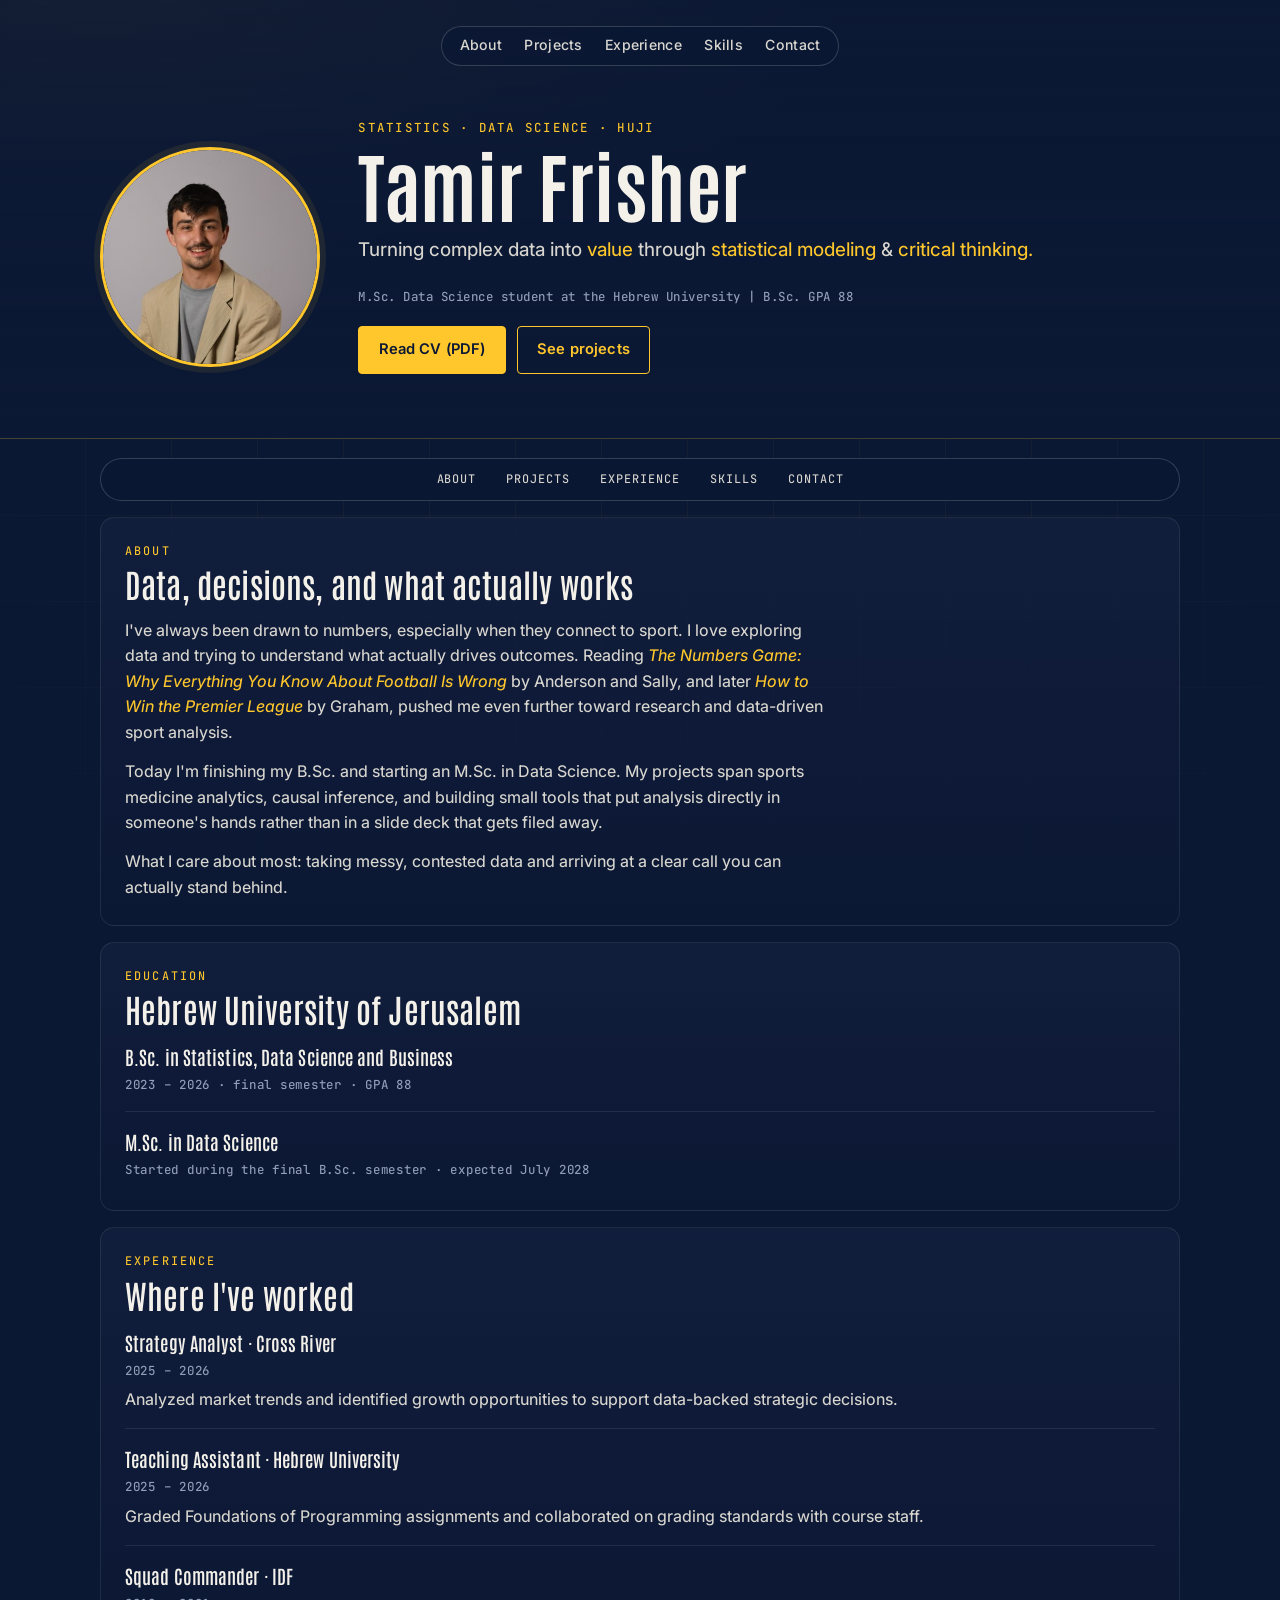
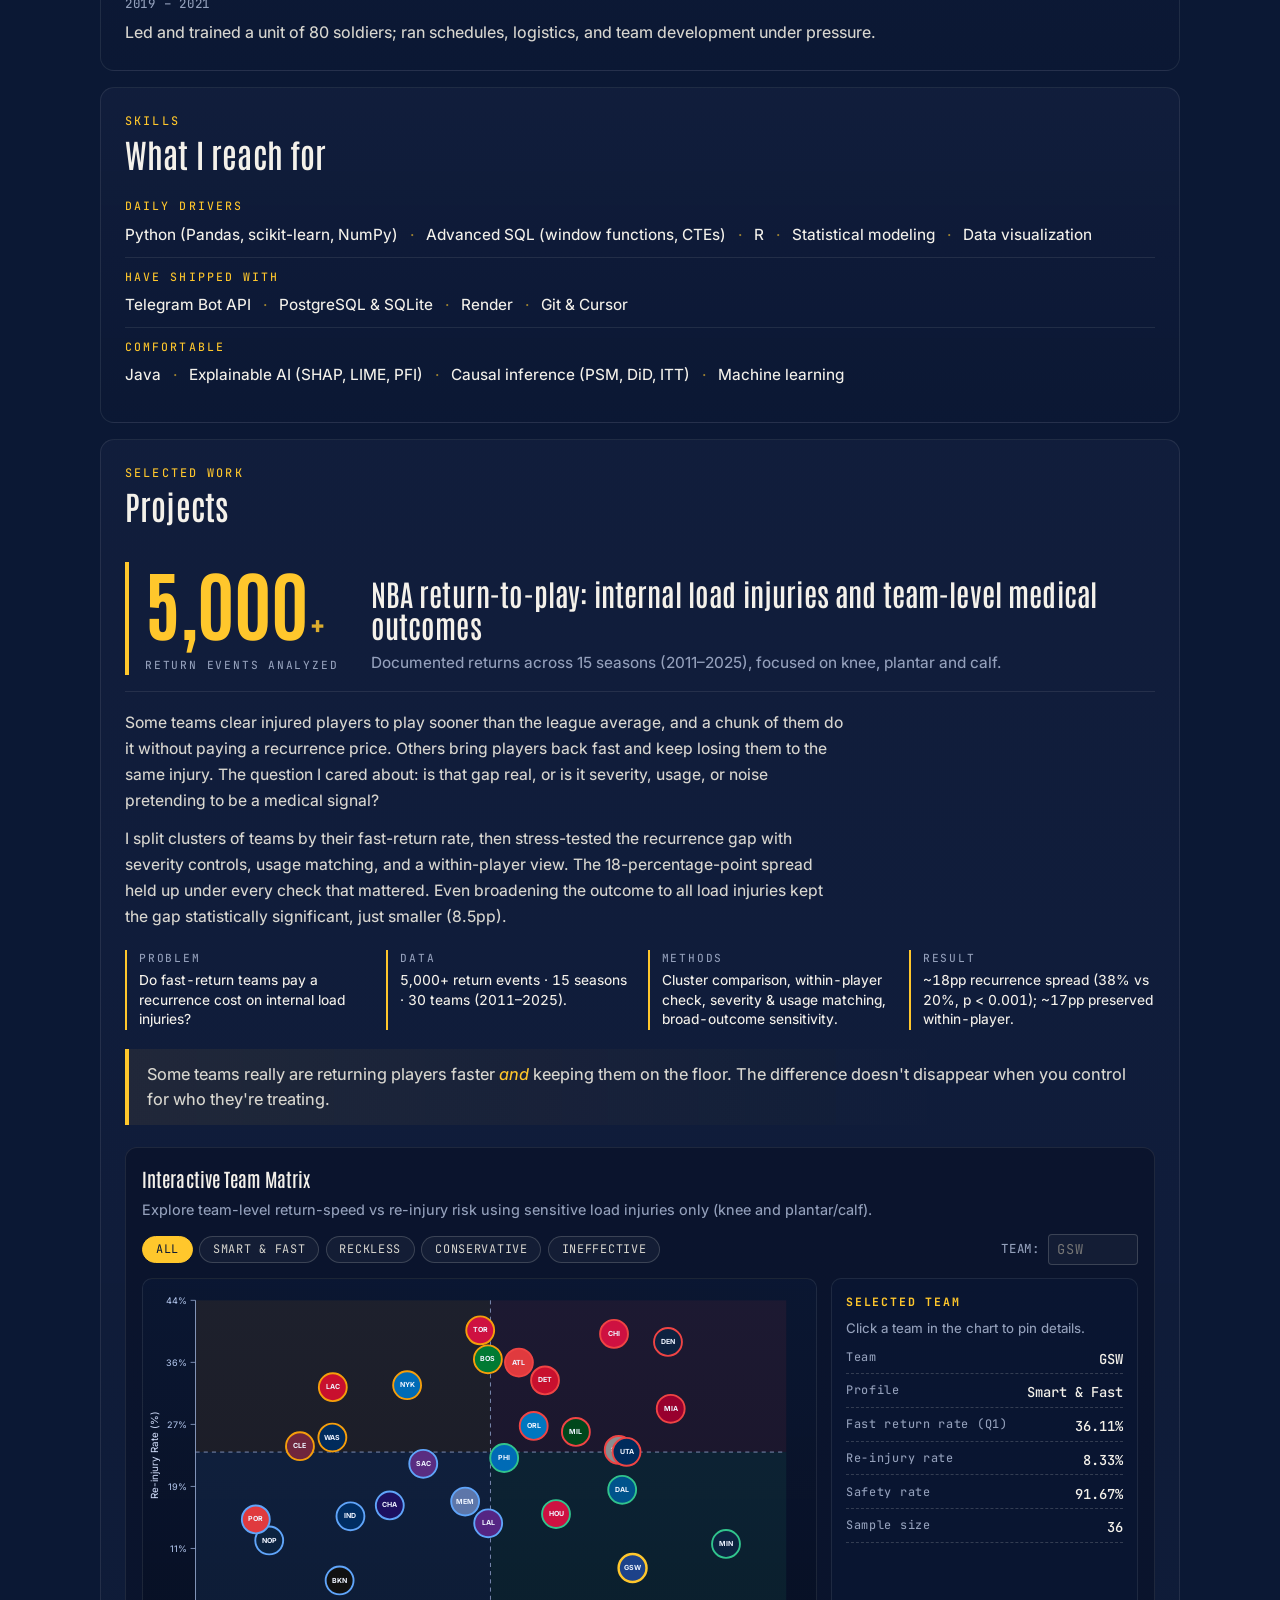
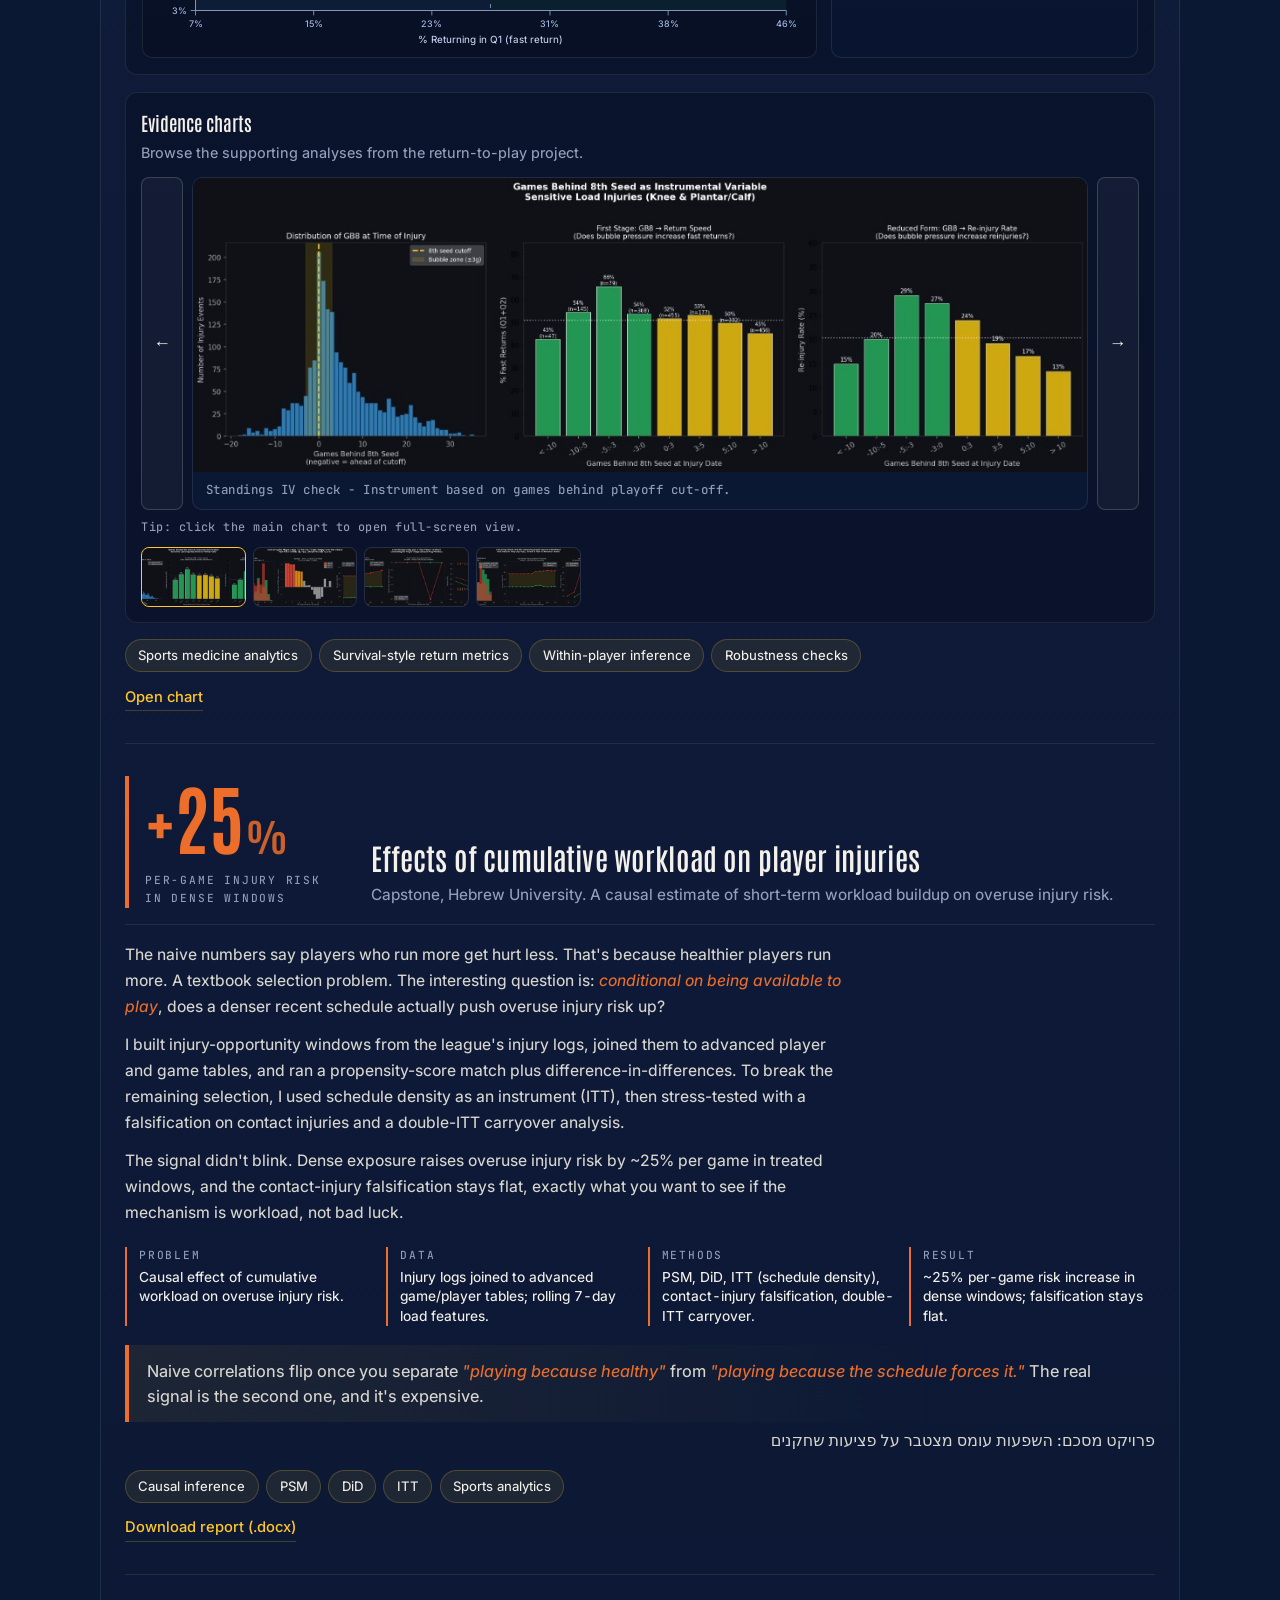
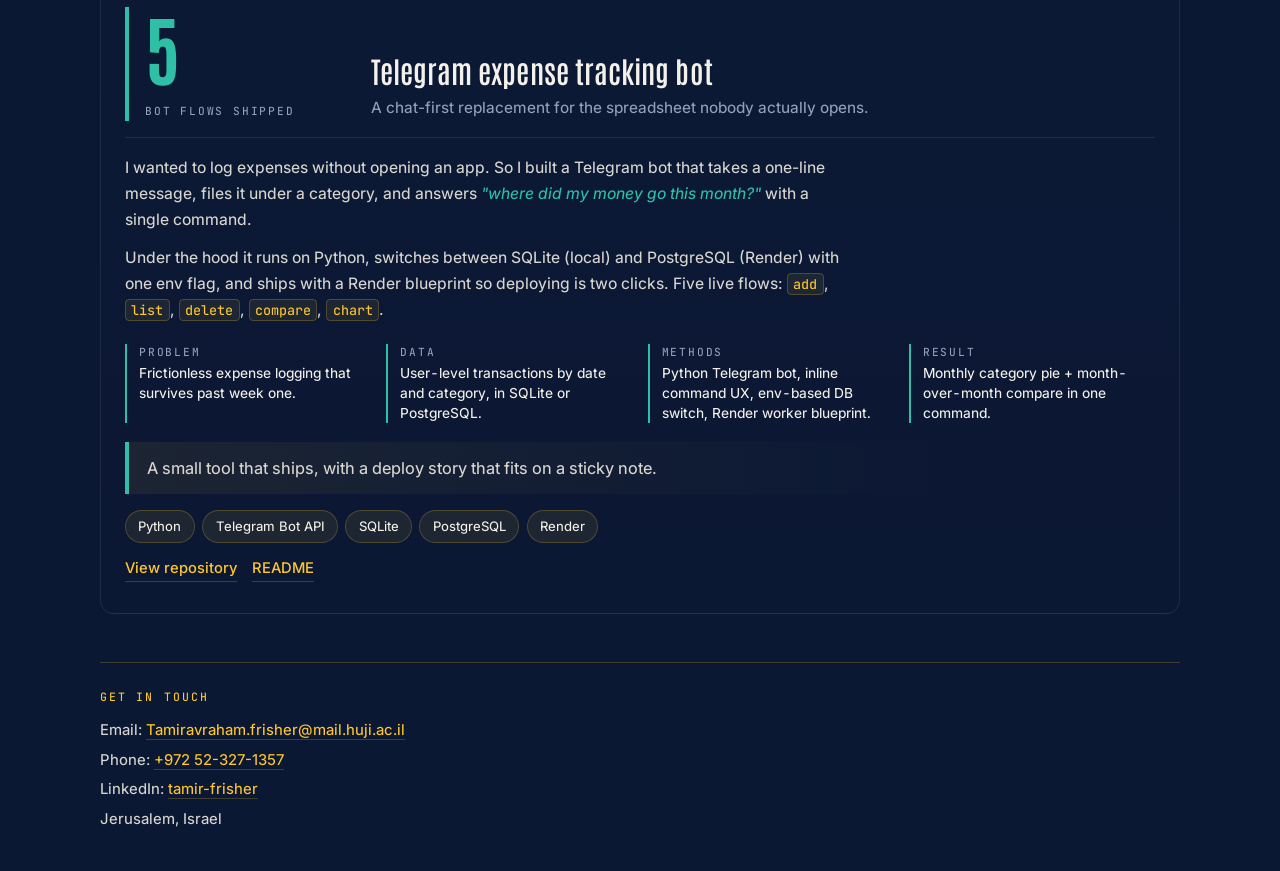
==== commit 587c0bbe: "Switch hero phrase to critical thinking and remove italic emphasis Made-with: Cursor" ====
--- a/index.html
+++ b/index.html
@@ -59,8 +59,8 @@
           <p class="eyebrow">Statistics · Data Science · HUJI</p>
           <h1>Tamir Frisher</h1>
           <p class="hero-line">
-            Turning complex data into value through
-            <em>statistical modeling</em> and strategic thinking.
+            Turning complex data into <em>value</em> through
+            <em>statistical modeling</em> &amp; <em>critical thinking.</em>
           </p>
           <p class="hero-credentials">
             M.Sc. Data Science student at the Hebrew University | B.Sc. GPA 88
--- a/styles.css
+++ b/styles.css
@@ -209,7 +209,7 @@
 
 .hero-line em {
   color: var(--gold);
-  font-style: italic;
+  font-style: normal;
 }
 
 .hero-credentials {
@@ -529,9 +529,10 @@
   font-family: "Antonio", "Inter", sans-serif;
   font-weight: 700;
   font-size: clamp(3.4rem, 6vw, 5.4rem);
-  line-height: 0.85;
+  line-height: 1.02;
   letter-spacing: -0.012em;
   color: var(--accent);
+  padding-bottom: 0.08em;
 }
 
 .proj-stat-unit {
@@ -542,7 +543,7 @@
 }
 
 .proj-stat-label {
-  margin-top: 0.5rem;
+  margin-top: 0.7rem;
   font-family: "JetBrains Mono", ui-monospace, monospace;
   font-size: 0.7rem;
   text-transform: uppercase;
@@ -630,16 +631,6 @@
   line-height: 1.5;
 }
 
-.proj-tldr-tag {
-  display: inline-block;
-  font-family: "JetBrains Mono", ui-monospace, monospace;
-  font-size: 0.7rem;
-  text-transform: uppercase;
-  letter-spacing: 0.18em;
-  color: var(--accent);
-  margin-bottom: 0.3rem;
-}
-
 .proj-tldr p em {
   color: var(--accent);
   font-style: italic;
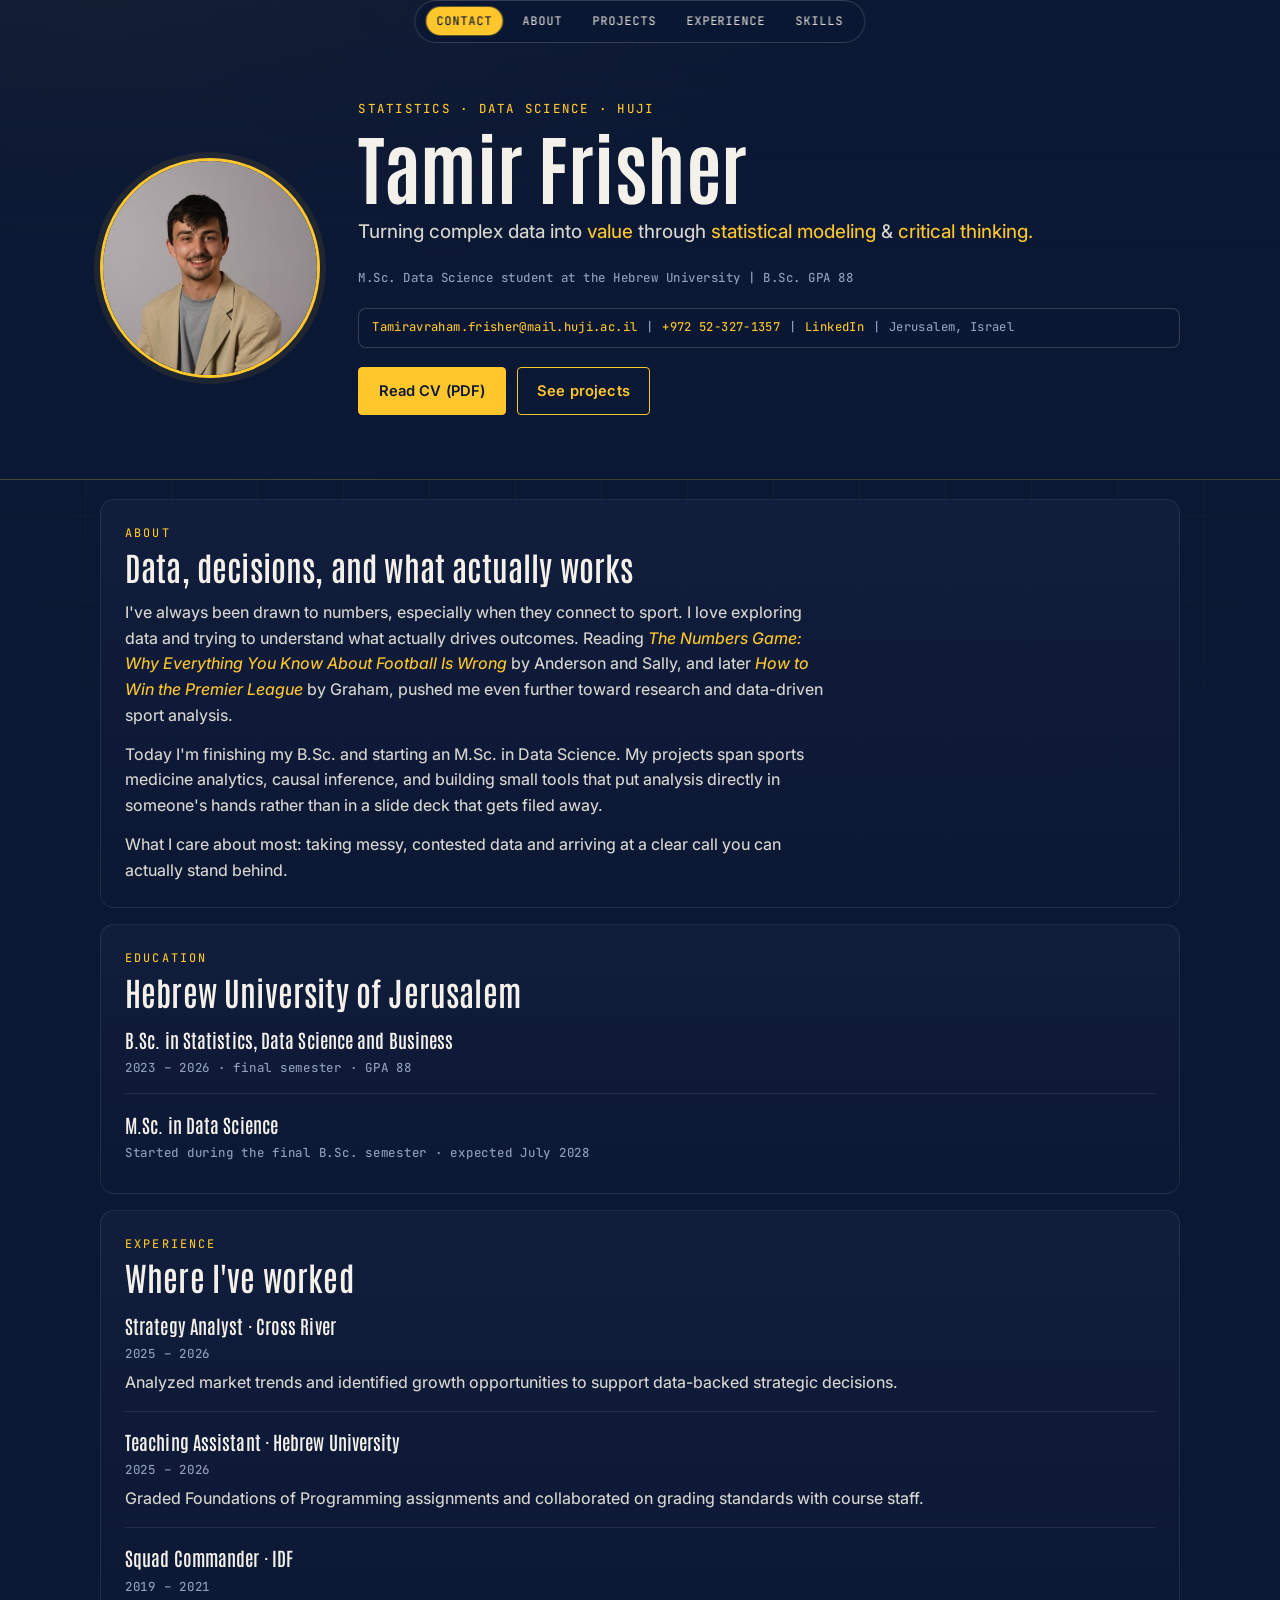
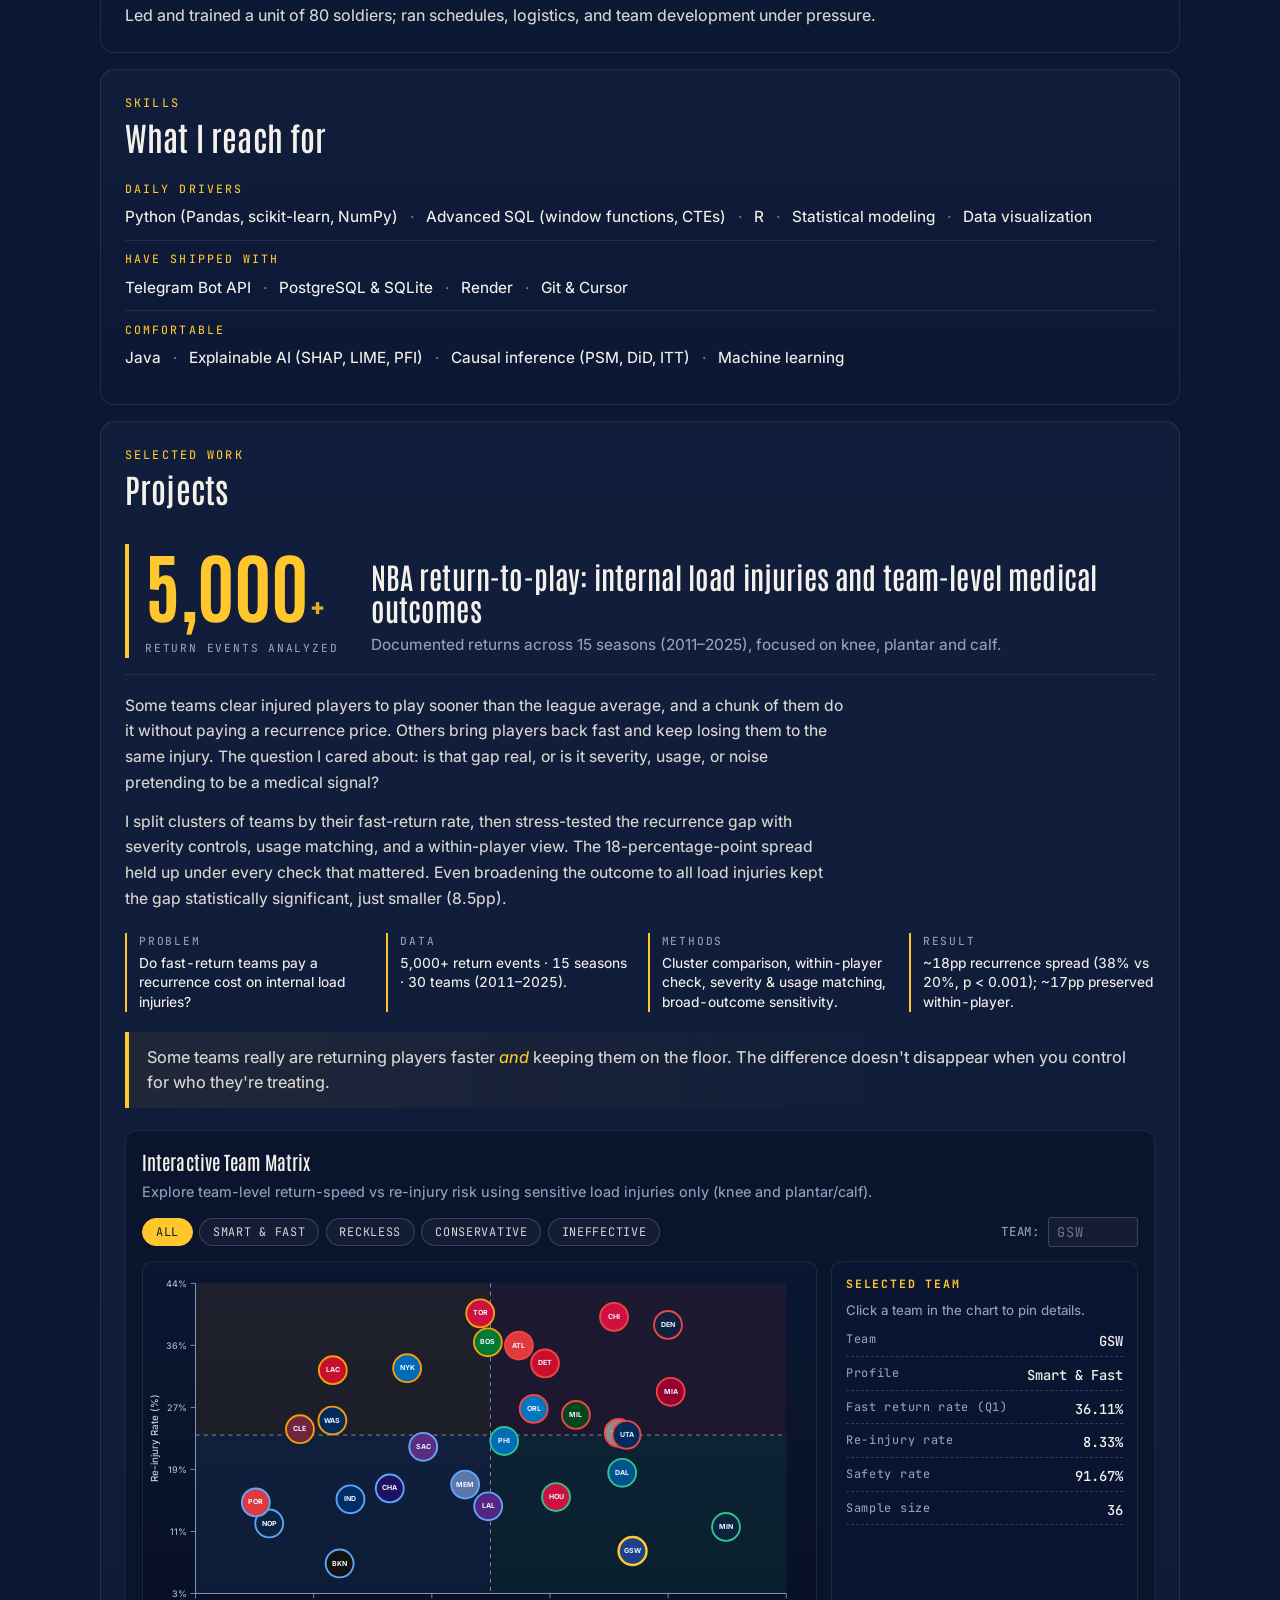
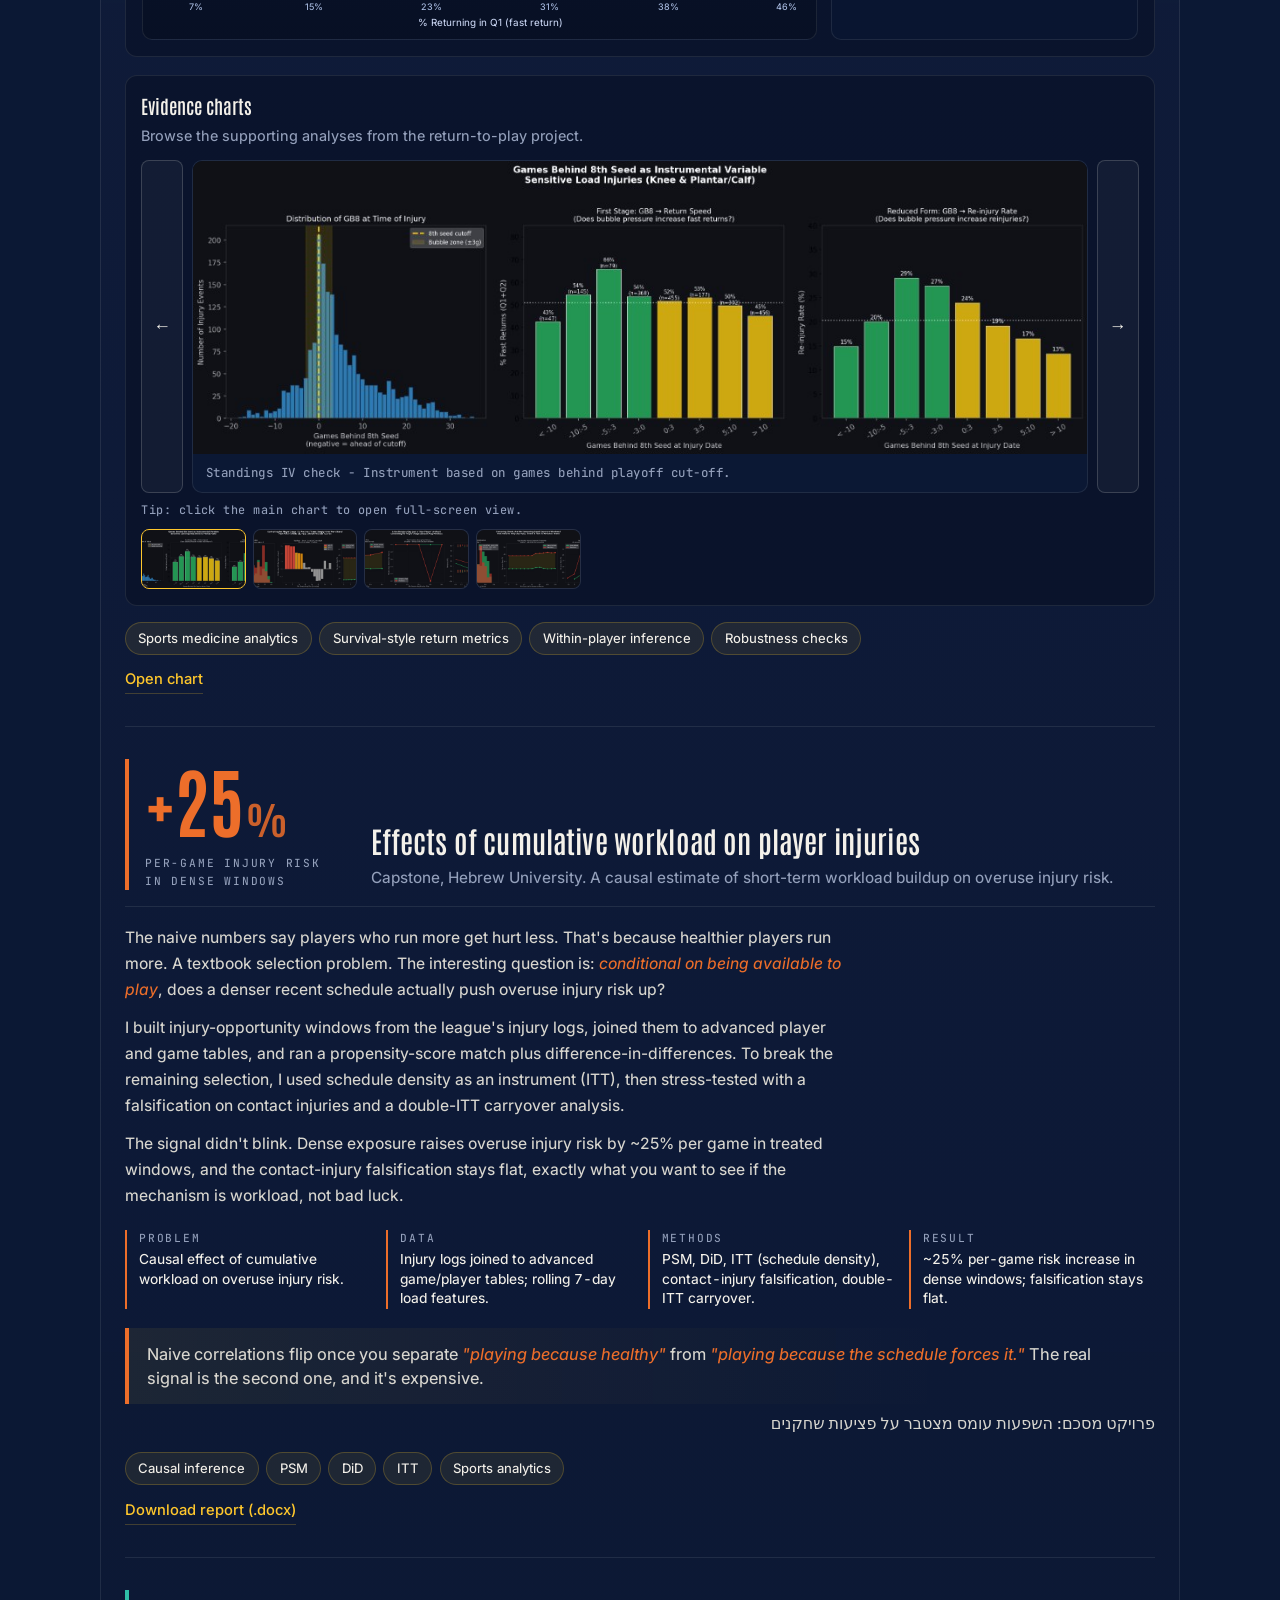
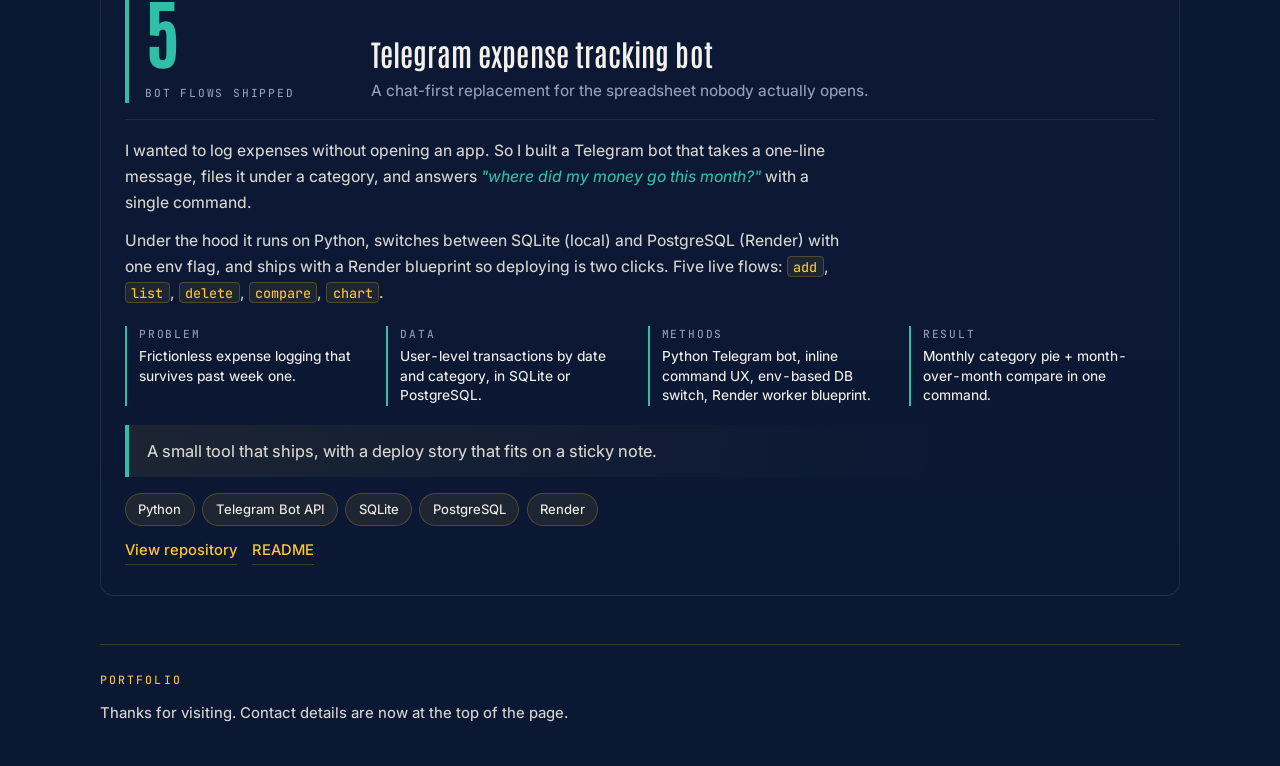
==== commit d7e3979a: "Move floating navigation to top and add Contact shortcut. This makes the menu start at the top edge " ====
--- a/index.html
+++ b/index.html
@@ -34,15 +34,15 @@
     <link rel="stylesheet" href="styles.css" />
   </head>
   <body>
-    <header class="hero">
-      <nav class="top-nav" aria-label="Primary">
-        <a href="#about">About</a>
-        <a href="#projects">Projects</a>
-        <a href="#experience">Experience</a>
-        <a href="#skills">Skills</a>
-        <a href="#contact">Contact</a>
-      </nav>
-
+    <nav class="sticky-nav" aria-label="Section shortcuts">
+      <a href="#top">Contact</a>
+      <a href="#about">About</a>
+      <a href="#projects">Projects</a>
+      <a href="#experience">Experience</a>
+      <a href="#skills">Skills</a>
+    </nav>
+
+    <header class="hero" id="top">
       <div class="hero-content">
         <div class="hero-portrait">
           <img
@@ -65,12 +65,28 @@
           <p class="hero-credentials">
             M.Sc. Data Science student at the Hebrew University | B.Sc. GPA 88
           </p>
+          <div class="hero-contact" aria-label="Contact details">
+            <a href="mailto:Tamiravraham.frisher@mail.huji.ac.il"
+              >Tamiravraham.frisher@mail.huji.ac.il</a
+            >
+            <span aria-hidden="true">|</span>
+            <a href="tel:+972523271357">+972 52-327-1357</a>
+            <span aria-hidden="true">|</span>
+            <a
+              href="https://www.linkedin.com/in/tamir-frisher"
+              target="_blank"
+              rel="noopener noreferrer"
+              >LinkedIn</a
+            >
+            <span aria-hidden="true">|</span>
+            <span>Jerusalem, Israel</span>
+          </div>
 
           <div class="hero-ctas">
             <a
               id="cv"
               class="cta"
-              href="Tamir%20Frisher%20CV.pdf"
+              href="Tamir_Frisher_CV.pdf"
               target="_blank"
               rel="noopener noreferrer"
               >Read CV (PDF)</a
@@ -83,14 +99,6 @@
     </header>
 
     <main class="container">
-      <nav class="sticky-nav" aria-label="Section shortcuts">
-        <a href="#about">About</a>
-        <a href="#projects">Projects</a>
-        <a href="#experience">Experience</a>
-        <a href="#skills">Skills</a>
-        <a href="#contact">Contact</a>
-      </nav>
-
       <section id="about" class="card">
         <p class="section-tag">About</p>
         <h2>Data, decisions, and what actually works</h2>
@@ -633,28 +641,10 @@
       </button>
     </div>
 
-    <footer id="contact">
+    <footer id="site-footer">
       <div class="footer-credits">
-        <p class="footer-credits-label">Get in touch</p>
-        <p>
-          Email:
-          <a href="mailto:Tamiravraham.frisher@mail.huji.ac.il"
-            >Tamiravraham.frisher@mail.huji.ac.il</a
-          >
-        </p>
-        <p>
-          Phone: <a href="tel:+972523271357">+972 52-327-1357</a>
-        </p>
-        <p>
-          LinkedIn:
-          <a
-            href="https://www.linkedin.com/in/tamir-frisher"
-            target="_blank"
-            rel="noopener noreferrer"
-            >tamir-frisher</a
-          >
-        </p>
-        <p>Jerusalem, Israel</p>
+        <p class="footer-credits-label">Portfolio</p>
+        <p>Thanks for visiting. Contact details are now at the top of the page.</p>
       </div>
     </footer>
     <script>
@@ -1037,6 +1027,52 @@
 
         render();
       })();
+
+      (() => {
+        const navLinks = [...document.querySelectorAll(".sticky-nav a[href^='#']")];
+        if (!navLinks.length) return;
+
+        const sections = navLinks
+          .map((link) => document.querySelector(link.getAttribute("href")))
+          .filter(Boolean);
+        if (!sections.length) return;
+
+        const setActive = (id) => {
+          navLinks.forEach((link) => {
+            const isActive = link.getAttribute("href") === `#${id}`;
+            link.classList.toggle("active", isActive);
+            if (isActive) {
+              link.setAttribute("aria-current", "true");
+            } else {
+              link.removeAttribute("aria-current");
+            }
+          });
+        };
+
+        const observer = new IntersectionObserver(
+          (entries) => {
+            const visible = entries
+              .filter((entry) => entry.isIntersecting)
+              .sort((a, b) => b.intersectionRatio - a.intersectionRatio)[0];
+            if (visible?.target?.id) setActive(visible.target.id);
+          },
+          {
+            rootMargin: "-30% 0px -55% 0px",
+            threshold: [0.15, 0.35, 0.55],
+          }
+        );
+
+        sections.forEach((section) => observer.observe(section));
+
+        navLinks.forEach((link) => {
+          link.addEventListener("click", () => {
+            const id = link.getAttribute("href").slice(1);
+            setActive(id);
+          });
+        });
+
+        setActive(sections[0].id);
+      })();
     </script>
   </body>
 </html>
--- a/styles.css
+++ b/styles.css
@@ -108,54 +108,9 @@
     var(--ink);
 }
 
-.top-nav {
-  display: flex;
-  flex-wrap: wrap;
-  justify-content: center;
-  gap: 1.4rem;
-  width: fit-content;
-  margin: 0 auto;
-  padding: 0.45rem 1.1rem;
-  border: 1px solid var(--ink-line-strong);
-  border-radius: var(--radius-pill);
-  background: rgba(11, 24, 52, 0.85);
-  backdrop-filter: blur(6px);
-}
-
-.top-nav a {
-  position: relative;
-  color: var(--ivory-soft);
-  text-decoration: none;
-  font-size: 0.88rem;
-  font-weight: 500;
-  letter-spacing: 0.02em;
-  padding-bottom: 2px;
-  transition: color 0.18s ease;
-}
-
-.top-nav a:hover {
-  color: var(--gold);
-}
-
-.top-nav a::after {
-  content: "";
-  position: absolute;
-  left: 0;
-  right: 0;
-  bottom: -2px;
-  height: 1px;
-  background: var(--gold);
-  transform: scaleX(0);
-  transition: transform 0.2s ease;
-}
-
-.top-nav a:hover::after {
-  transform: scaleX(1);
-}
-
 .hero-content {
   max-width: 1080px;
-  margin: 3.2rem auto 0;
+  margin: 4.6rem auto 0;
   display: grid;
   grid-template-columns: 220px 1fr;
   gap: 2.4rem;
@@ -218,6 +173,28 @@
   letter-spacing: 0.04em;
   color: var(--ivory-mute);
   margin-bottom: 1.2rem;
+}
+
+.hero-contact {
+  display: flex;
+  flex-wrap: wrap;
+  gap: 0.35rem 0.55rem;
+  align-items: center;
+  margin-bottom: 1.2rem;
+  padding: 0.6rem 0.8rem;
+  border: 1px solid var(--ink-line-strong);
+  border-radius: 8px;
+  background: rgba(11, 24, 52, 0.55);
+  font-family: "JetBrains Mono", ui-monospace, monospace;
+  font-size: 0.76rem;
+  letter-spacing: 0.03em;
+  color: var(--ivory-mute);
+}
+
+.hero-contact a {
+  color: var(--gold);
+  text-decoration: none;
+  border-bottom: none;
 }
 
 .hero-ctas {
@@ -317,9 +294,11 @@
 }
 
 .sticky-nav {
-  position: sticky;
-  top: 0.45rem;
-  z-index: 8;
+  position: fixed;
+  top: 0;
+  left: 50%;
+  transform: translateX(-50%);
+  z-index: 30;
   display: flex;
   flex-wrap: wrap;
   justify-content: center;
@@ -346,6 +325,12 @@
 .sticky-nav a:hover {
   color: var(--gold);
   background: var(--gold-wash);
+}
+
+.sticky-nav a.active {
+  color: var(--ink);
+  background: var(--gold);
+  box-shadow: 0 0 0 1px rgba(255, 199, 44, 0.35);
 }
 
 .card {
@@ -1151,6 +1136,10 @@
     margin-left: auto;
     margin-right: auto;
   }
+  .hero-contact {
+    justify-content: center;
+    text-align: center;
+  }
   .hero-ctas,
   .scoreboard {
     justify-content: center;
@@ -1181,17 +1170,16 @@
   .hero {
     padding: 1.2rem 1rem 2rem;
   }
-  .top-nav {
-    width: 100%;
-    border-radius: 10px;
-    gap: 0.8rem 1rem;
-  }
-  .top-nav a {
-    font-size: 0.85rem;
-  }
   .hero-portrait {
     width: 138px;
     height: 138px;
+  }
+  .hero-contact {
+    flex-direction: column;
+    gap: 0.35rem;
+  }
+  .hero-contact span[aria-hidden="true"] {
+    display: none;
   }
   .scoreboard {
     flex-direction: column;
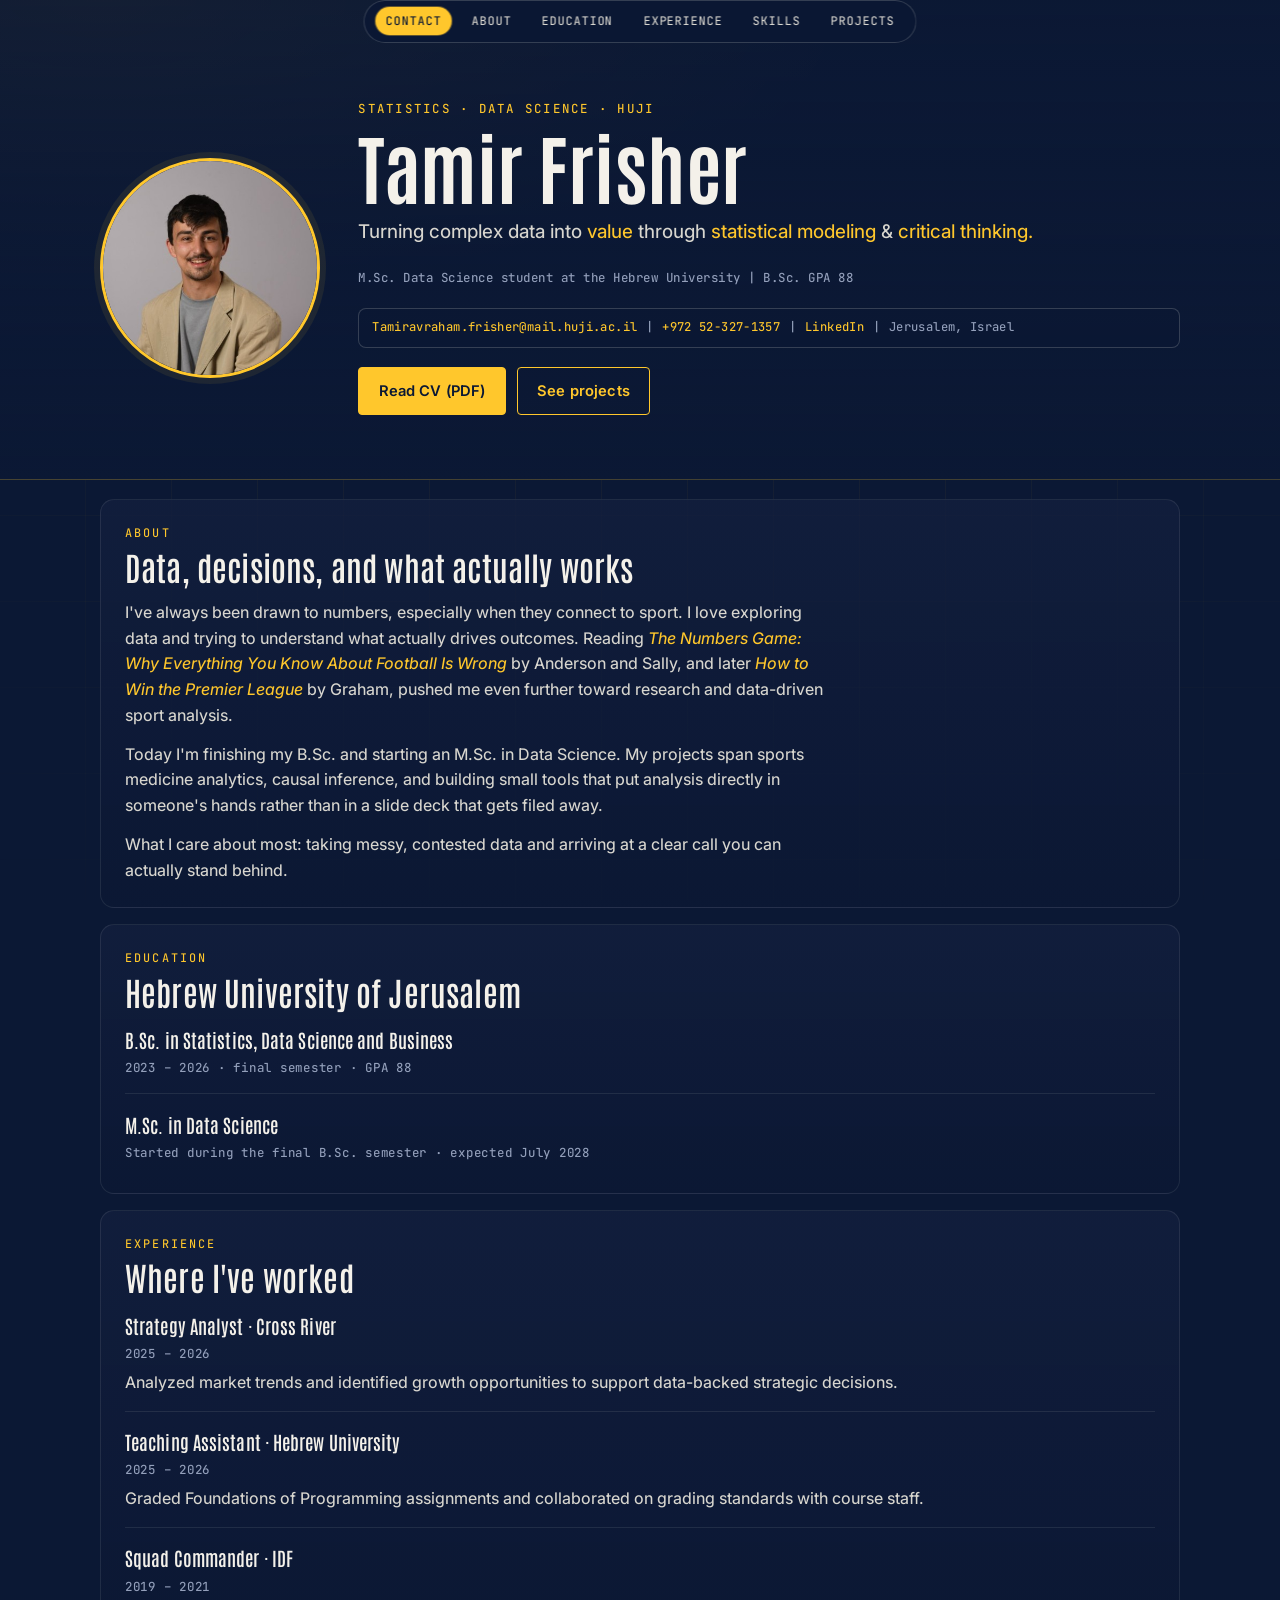
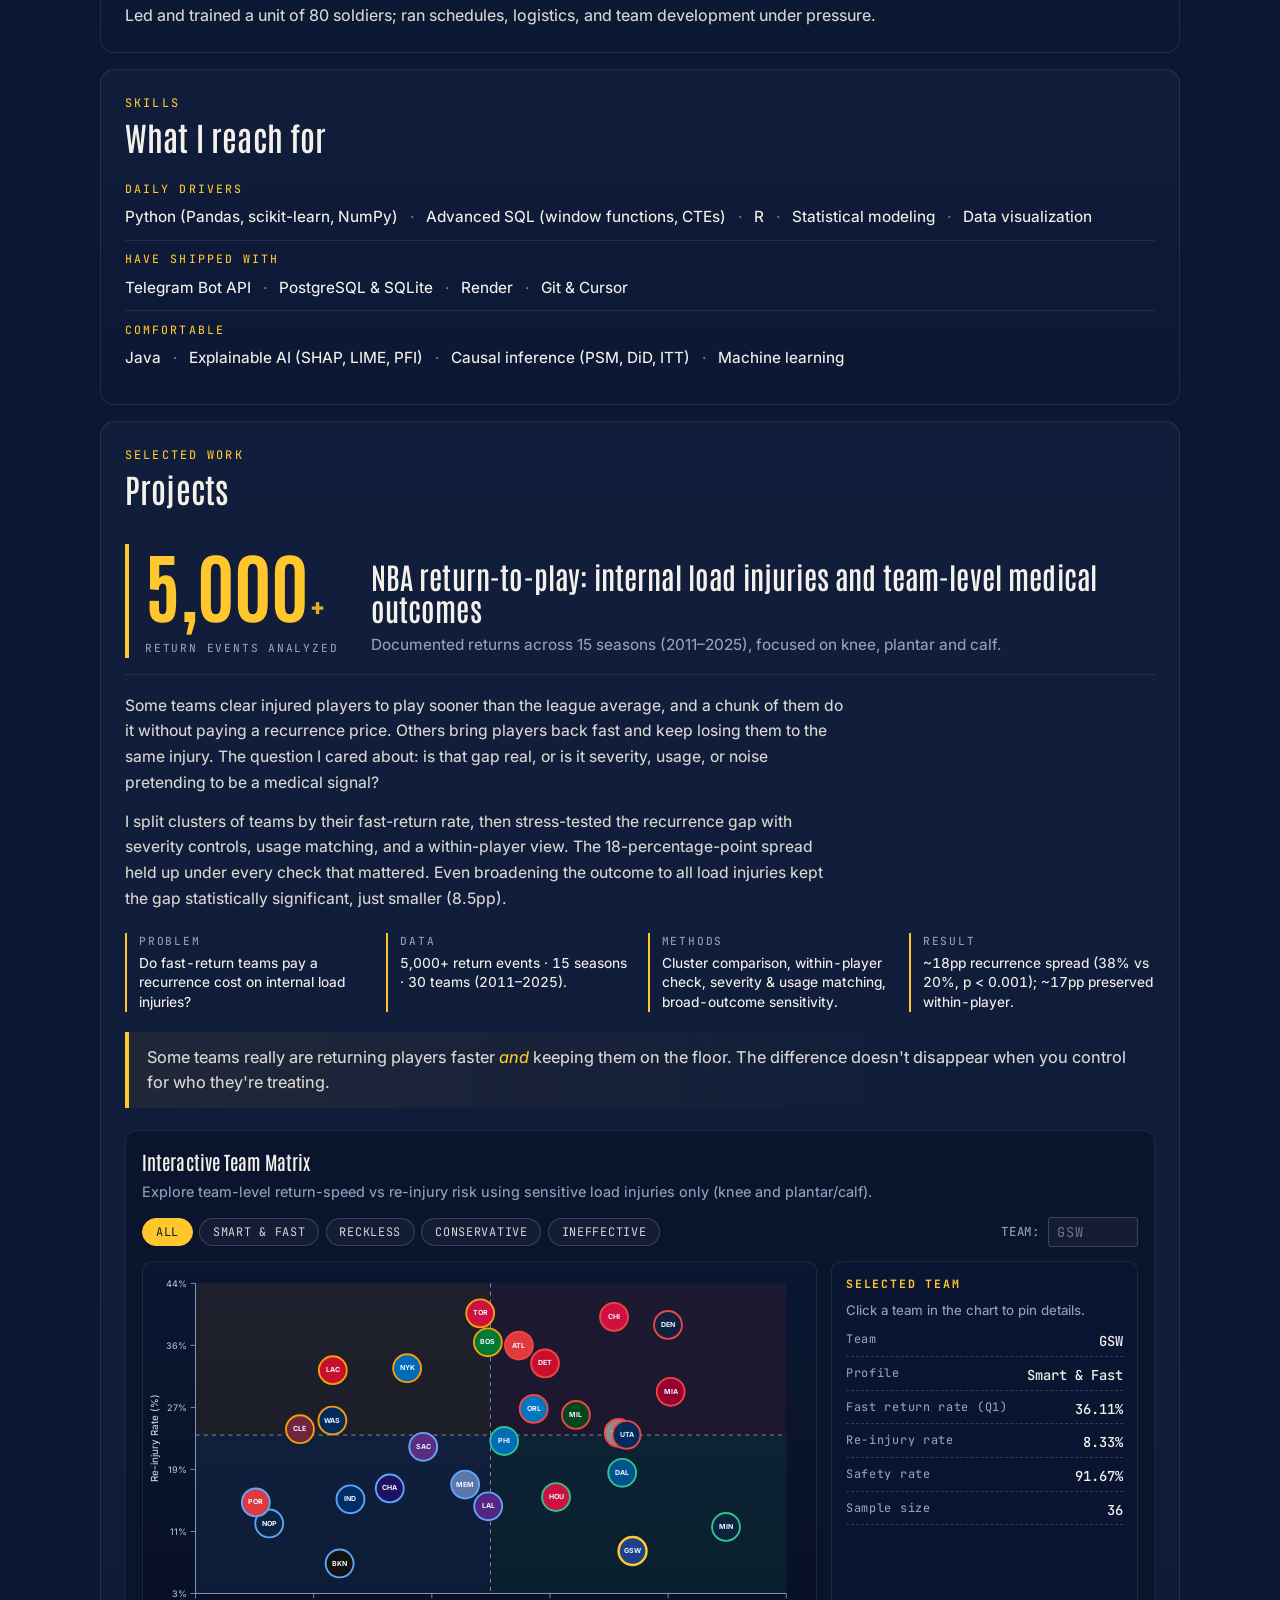
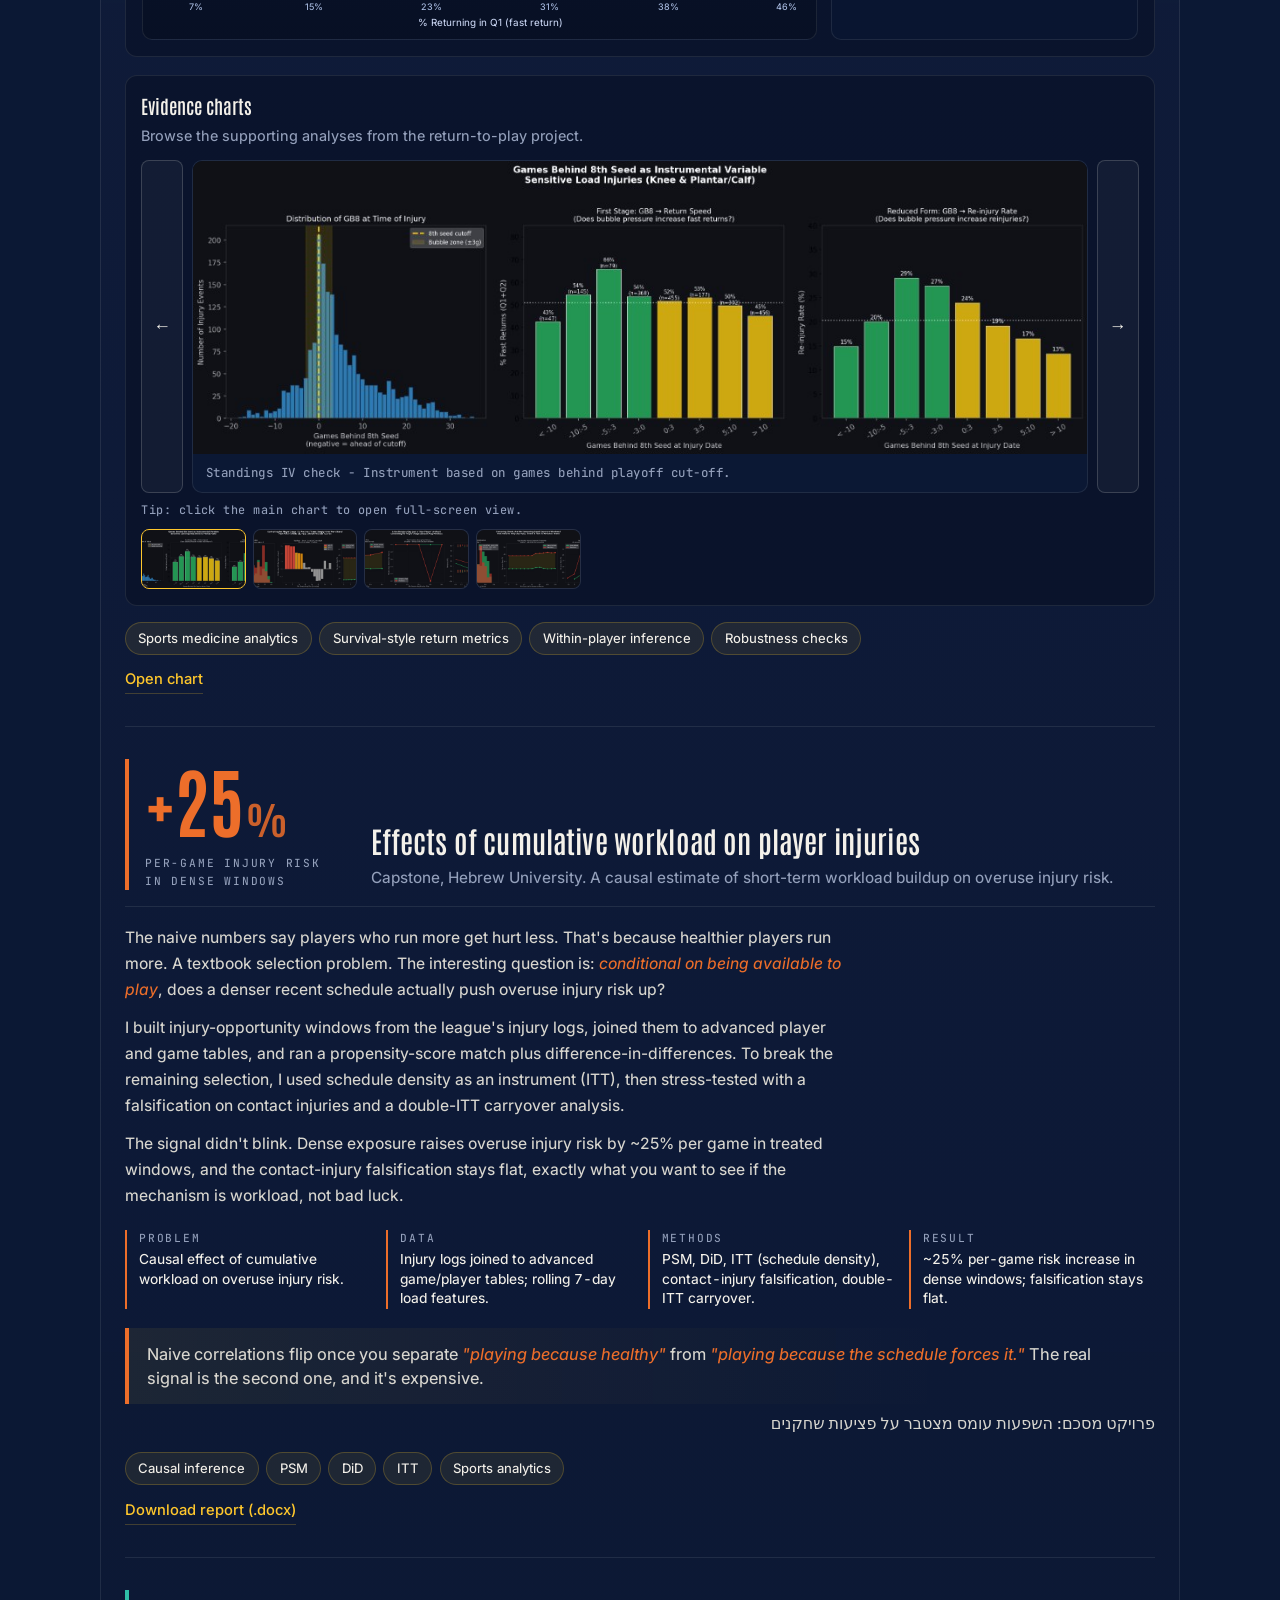
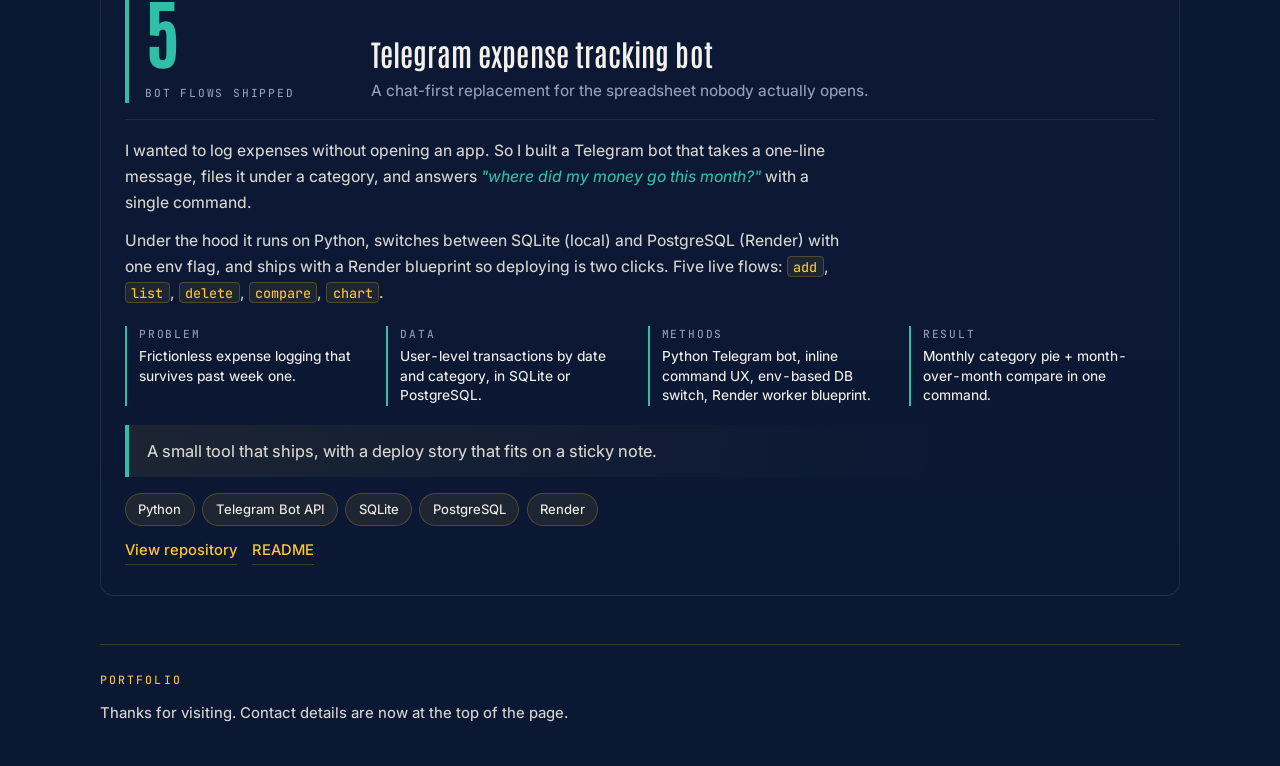
==== commit 2b61c5de: "Use #contact anchor for top navigation shortcut. This renames the top anchor from #top to #contact s" ====
--- a/index.html
+++ b/index.html
@@ -35,14 +35,15 @@
   </head>
   <body>
     <nav class="sticky-nav" aria-label="Section shortcuts">
-      <a href="#top">Contact</a>
+      <a href="#contact">Contact</a>
       <a href="#about">About</a>
-      <a href="#projects">Projects</a>
+      <a href="#education">Education</a>
       <a href="#experience">Experience</a>
       <a href="#skills">Skills</a>
+      <a href="#projects">Projects</a>
     </nav>
 
-    <header class="hero" id="top">
+    <header class="hero" id="contact">
       <div class="hero-content">
         <div class="hero-portrait">
           <img
@@ -1049,20 +1050,22 @@
           });
         };
 
-        const observer = new IntersectionObserver(
-          (entries) => {
-            const visible = entries
-              .filter((entry) => entry.isIntersecting)
-              .sort((a, b) => b.intersectionRatio - a.intersectionRatio)[0];
-            if (visible?.target?.id) setActive(visible.target.id);
-          },
-          {
-            rootMargin: "-30% 0px -55% 0px",
-            threshold: [0.15, 0.35, 0.55],
+        const updateActiveByScroll = () => {
+          const navHeight =
+            document.querySelector(".sticky-nav")?.offsetHeight ?? 0;
+          const marker = window.scrollY + navHeight + 24;
+          let current = sections[0];
+
+          sections.forEach((section) => {
+            if (section.offsetTop <= marker) current = section;
+          });
+
+          if (window.innerHeight + window.scrollY >= document.body.offsetHeight - 4) {
+            current = sections[sections.length - 1];
           }
-        );
-
-        sections.forEach((section) => observer.observe(section));
+
+          if (current?.id) setActive(current.id);
+        };
 
         navLinks.forEach((link) => {
           link.addEventListener("click", () => {
@@ -1071,7 +1074,9 @@
           });
         });
 
-        setActive(sections[0].id);
+        window.addEventListener("scroll", updateActiveByScroll, { passive: true });
+        window.addEventListener("resize", updateActiveByScroll);
+        updateActiveByScroll();
       })();
     </script>
   </body>
--- a/styles.css
+++ b/styles.css
@@ -1197,7 +1197,23 @@
     padding-bottom: 0;
   }
   .sticky-nav {
+    display: flex;
+    width: calc(100% - 16px);
+    max-width: calc(100% - 16px);
+    flex-wrap: nowrap;
+    justify-content: flex-start;
+    overflow-x: auto;
+    -webkit-overflow-scrolling: touch;
+    scrollbar-width: none;
+    border-radius: 10px;
+    gap: 0.5rem;
+    padding: 0.35rem 0.55rem;
+  }
+  .sticky-nav::-webkit-scrollbar {
     display: none;
+  }
+  .sticky-nav a {
+    flex: 0 0 auto;
   }
   .proj-meta-strip {
     grid-template-columns: 1fr;
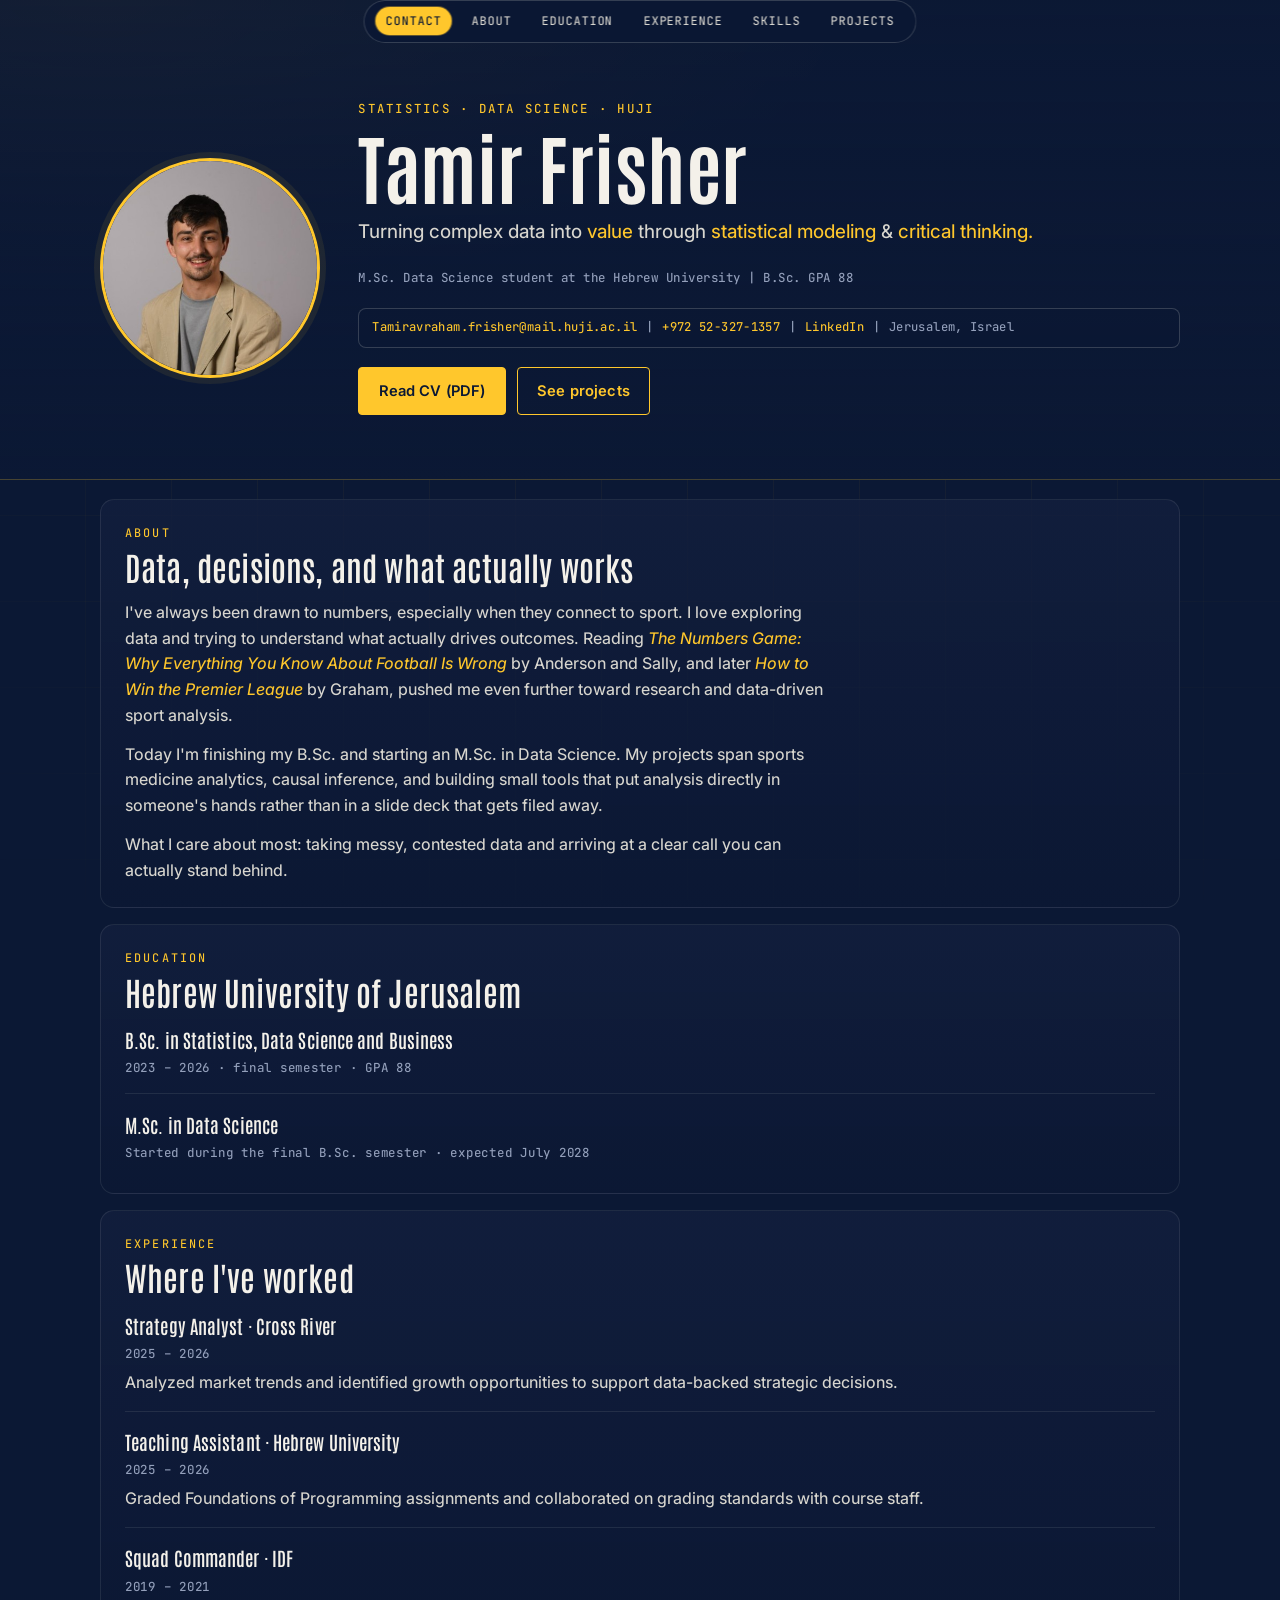
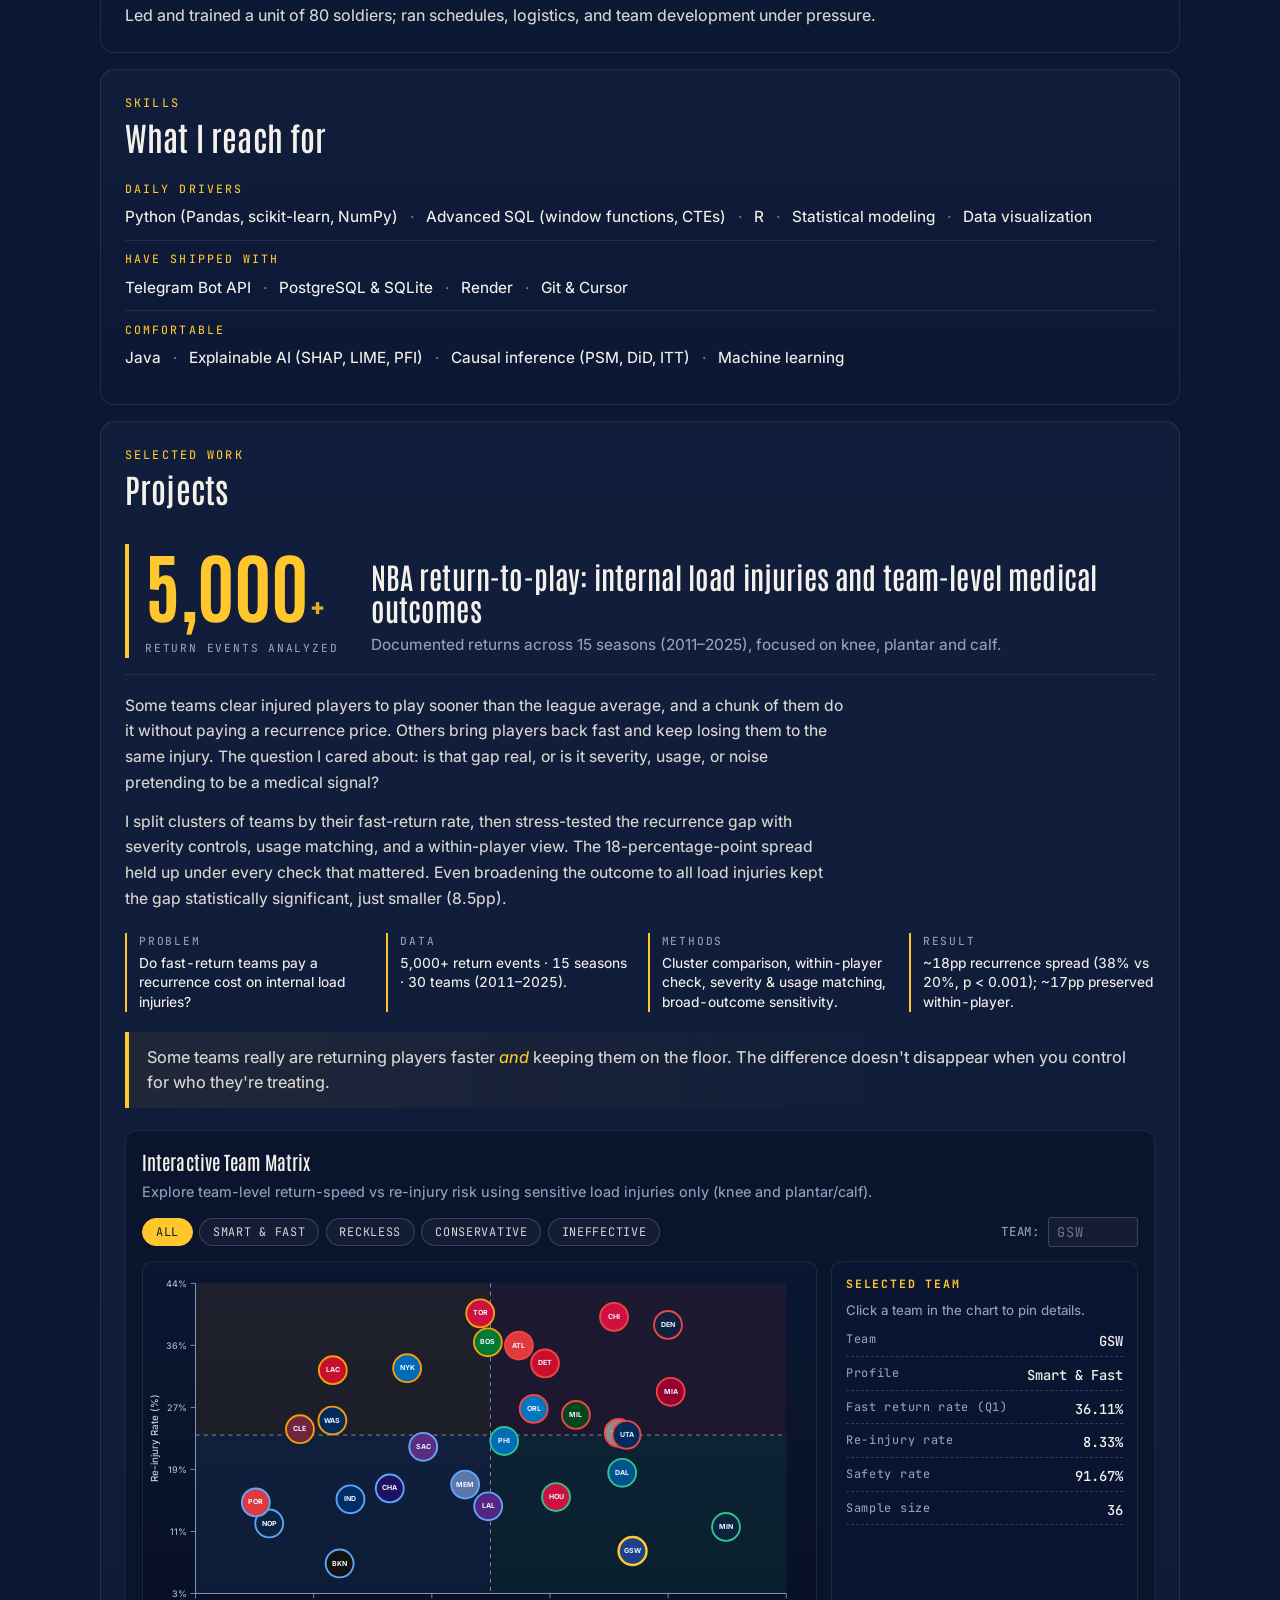
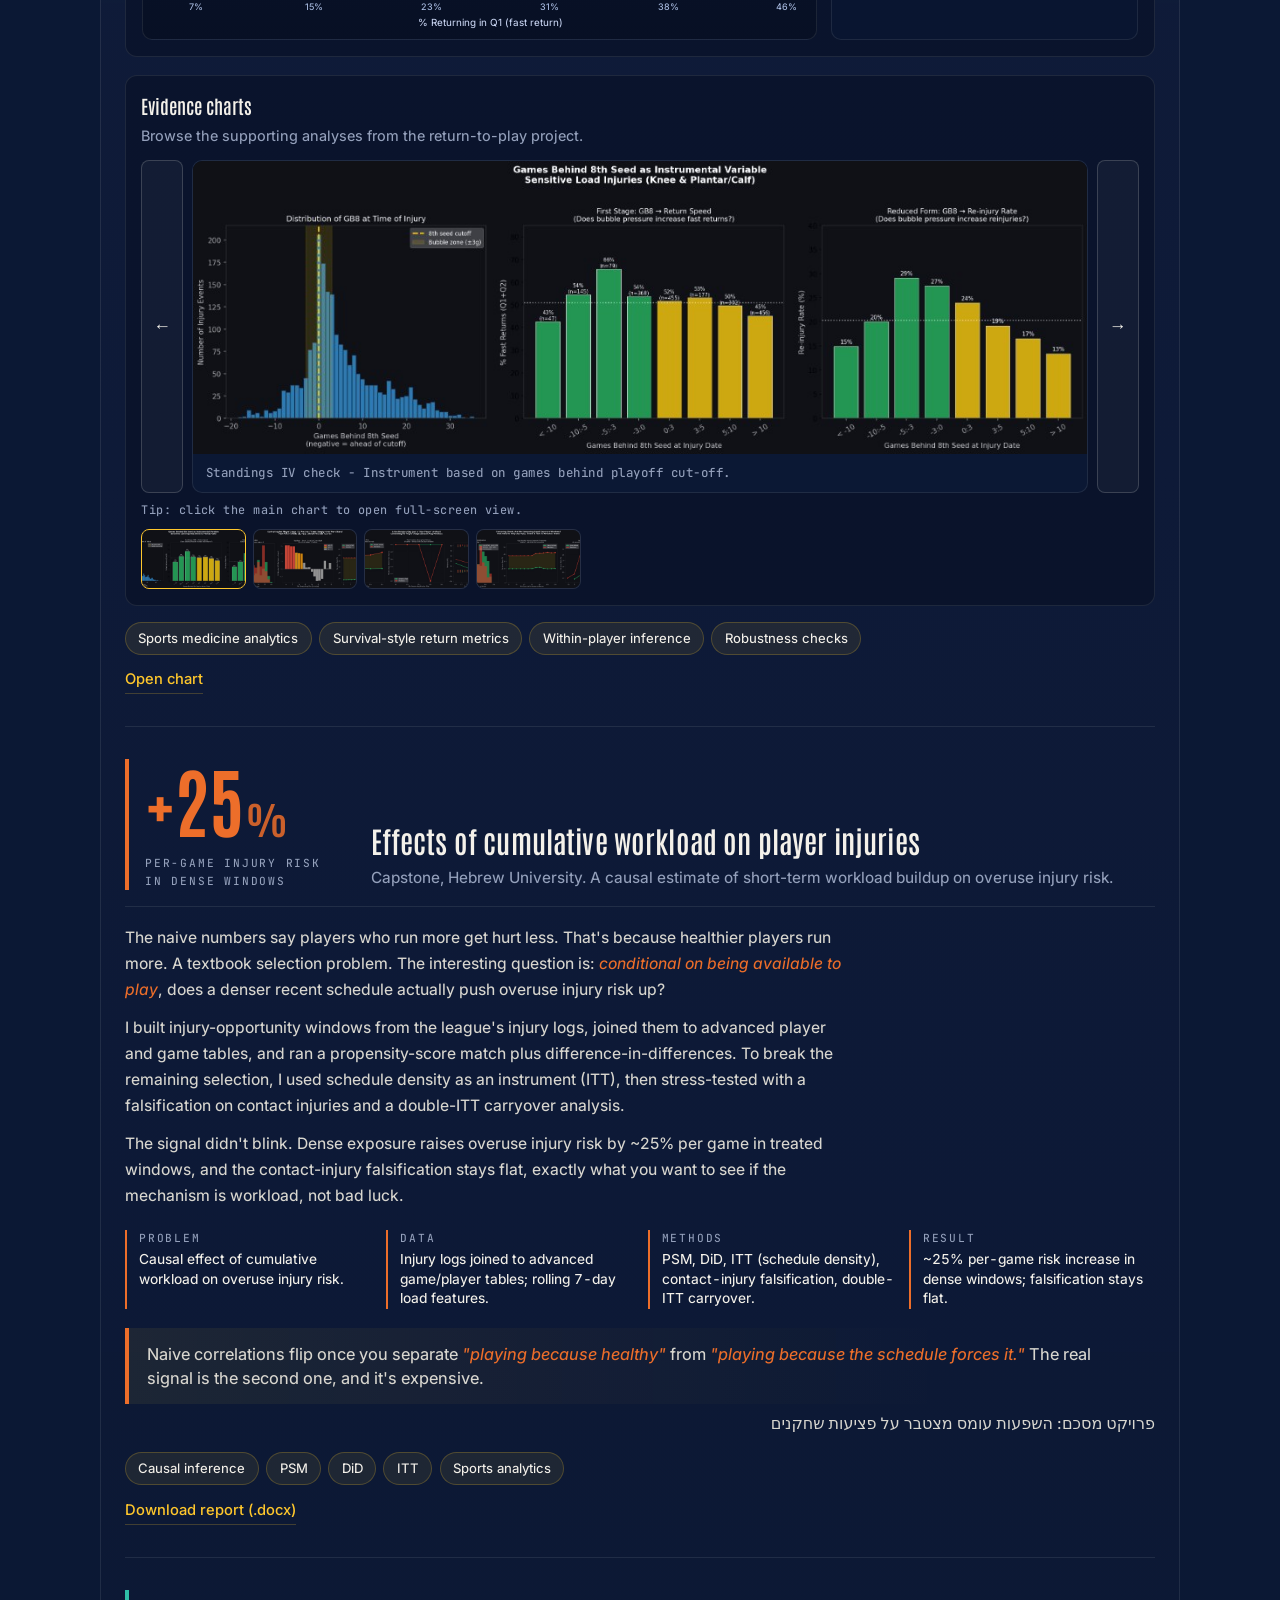
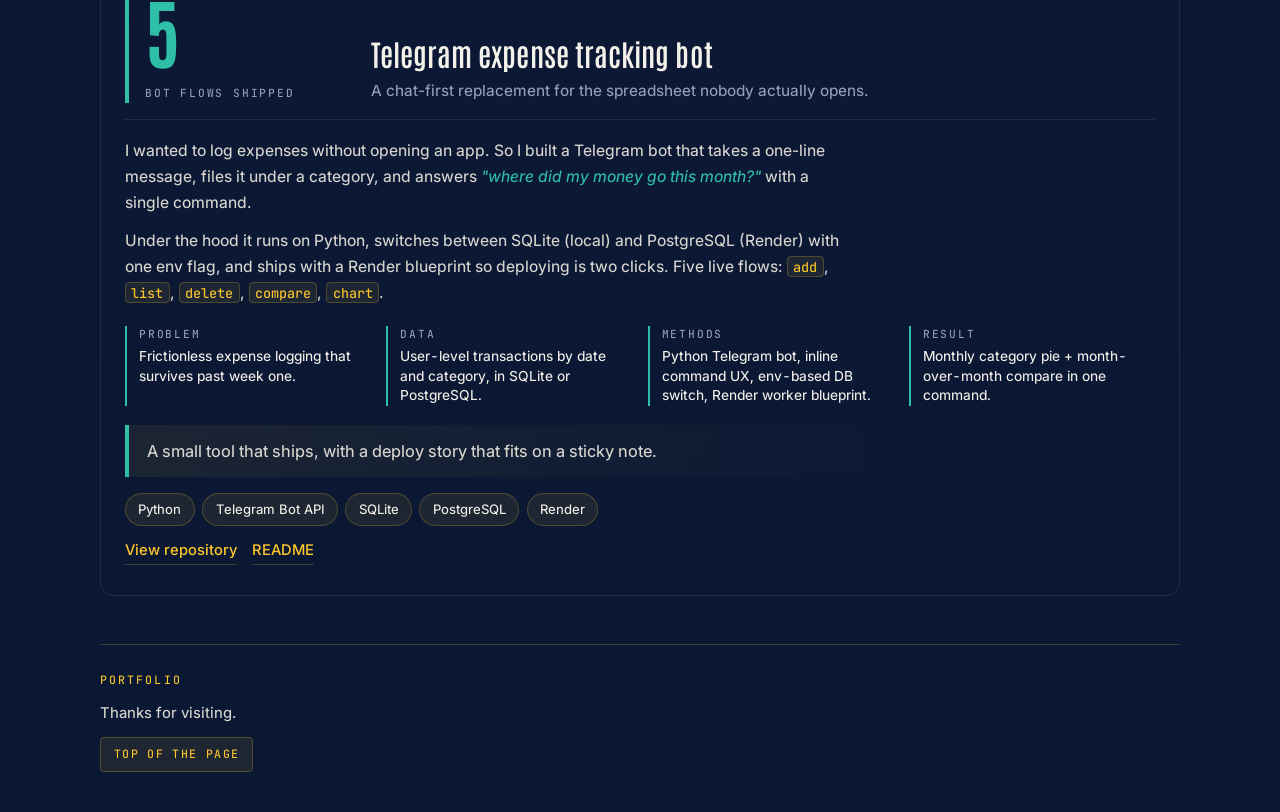
==== commit 55f5b402: "Update footer outro and add top-of-page button Made-with: Cursor" ====
--- a/index.html
+++ b/index.html
@@ -33,7 +33,7 @@
     />
     <link rel="stylesheet" href="styles.css" />
   </head>
-  <body>
+  <body id="top">
     <nav class="sticky-nav" aria-label="Section shortcuts">
       <a href="#contact">Contact</a>
       <a href="#about">About</a>
@@ -645,7 +645,8 @@
     <footer id="site-footer">
       <div class="footer-credits">
         <p class="footer-credits-label">Portfolio</p>
-        <p>Thanks for visiting. Contact details are now at the top of the page.</p>
+        <p>Thanks for visiting.</p>
+        <a class="footer-top-btn" href="#top">TOP OF THE PAGE</a>
       </div>
     </footer>
     <script>
--- a/styles.css
+++ b/styles.css
@@ -1101,6 +1101,19 @@
   border-bottom-color: var(--gold);
 }
 
+.footer-top-btn {
+  width: fit-content;
+  margin-top: 0.35rem;
+  padding: 0.45rem 0.8rem;
+  border: 1px solid var(--gold-line);
+  border-radius: 4px;
+  font-family: "JetBrains Mono", ui-monospace, monospace;
+  font-size: 0.72rem;
+  letter-spacing: 0.12em;
+  text-transform: uppercase;
+  background: rgba(255, 199, 44, 0.08);
+}
+
 .footer-sign {
   display: grid;
   gap: 0.35rem;
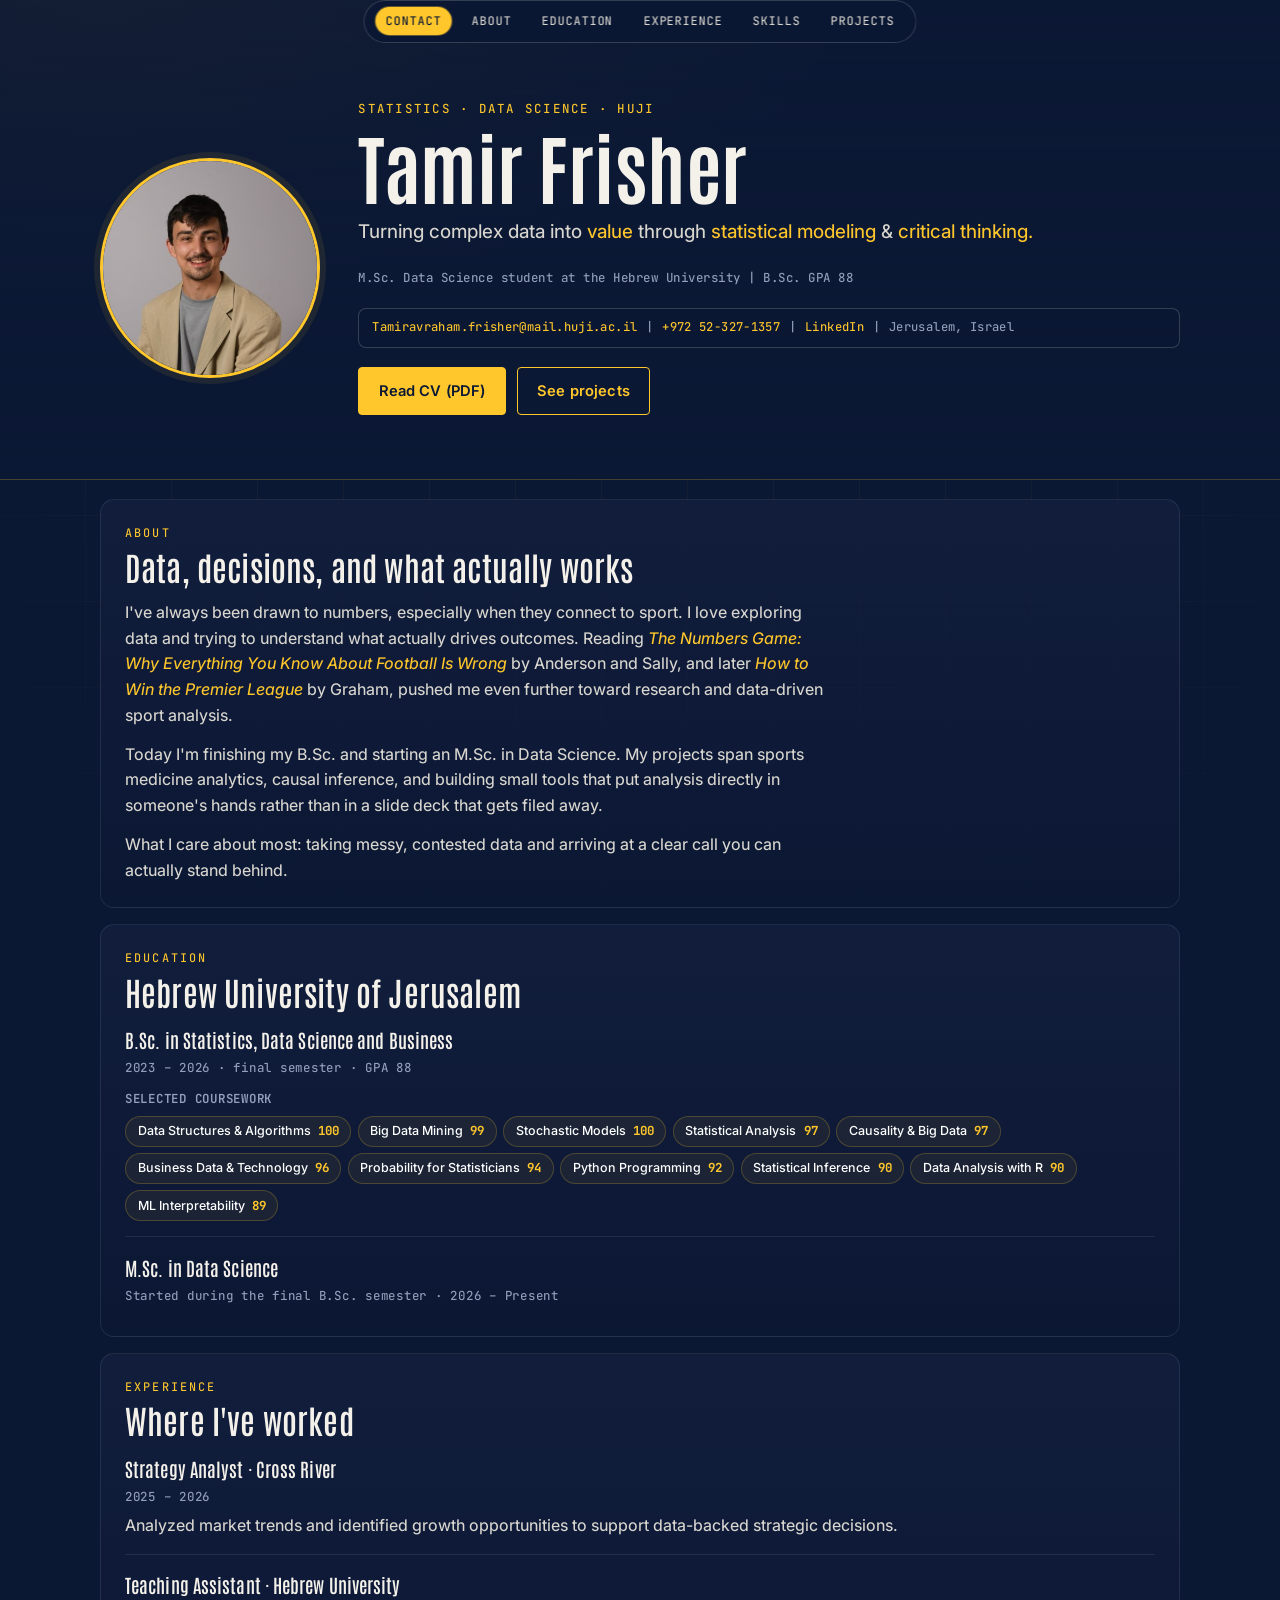
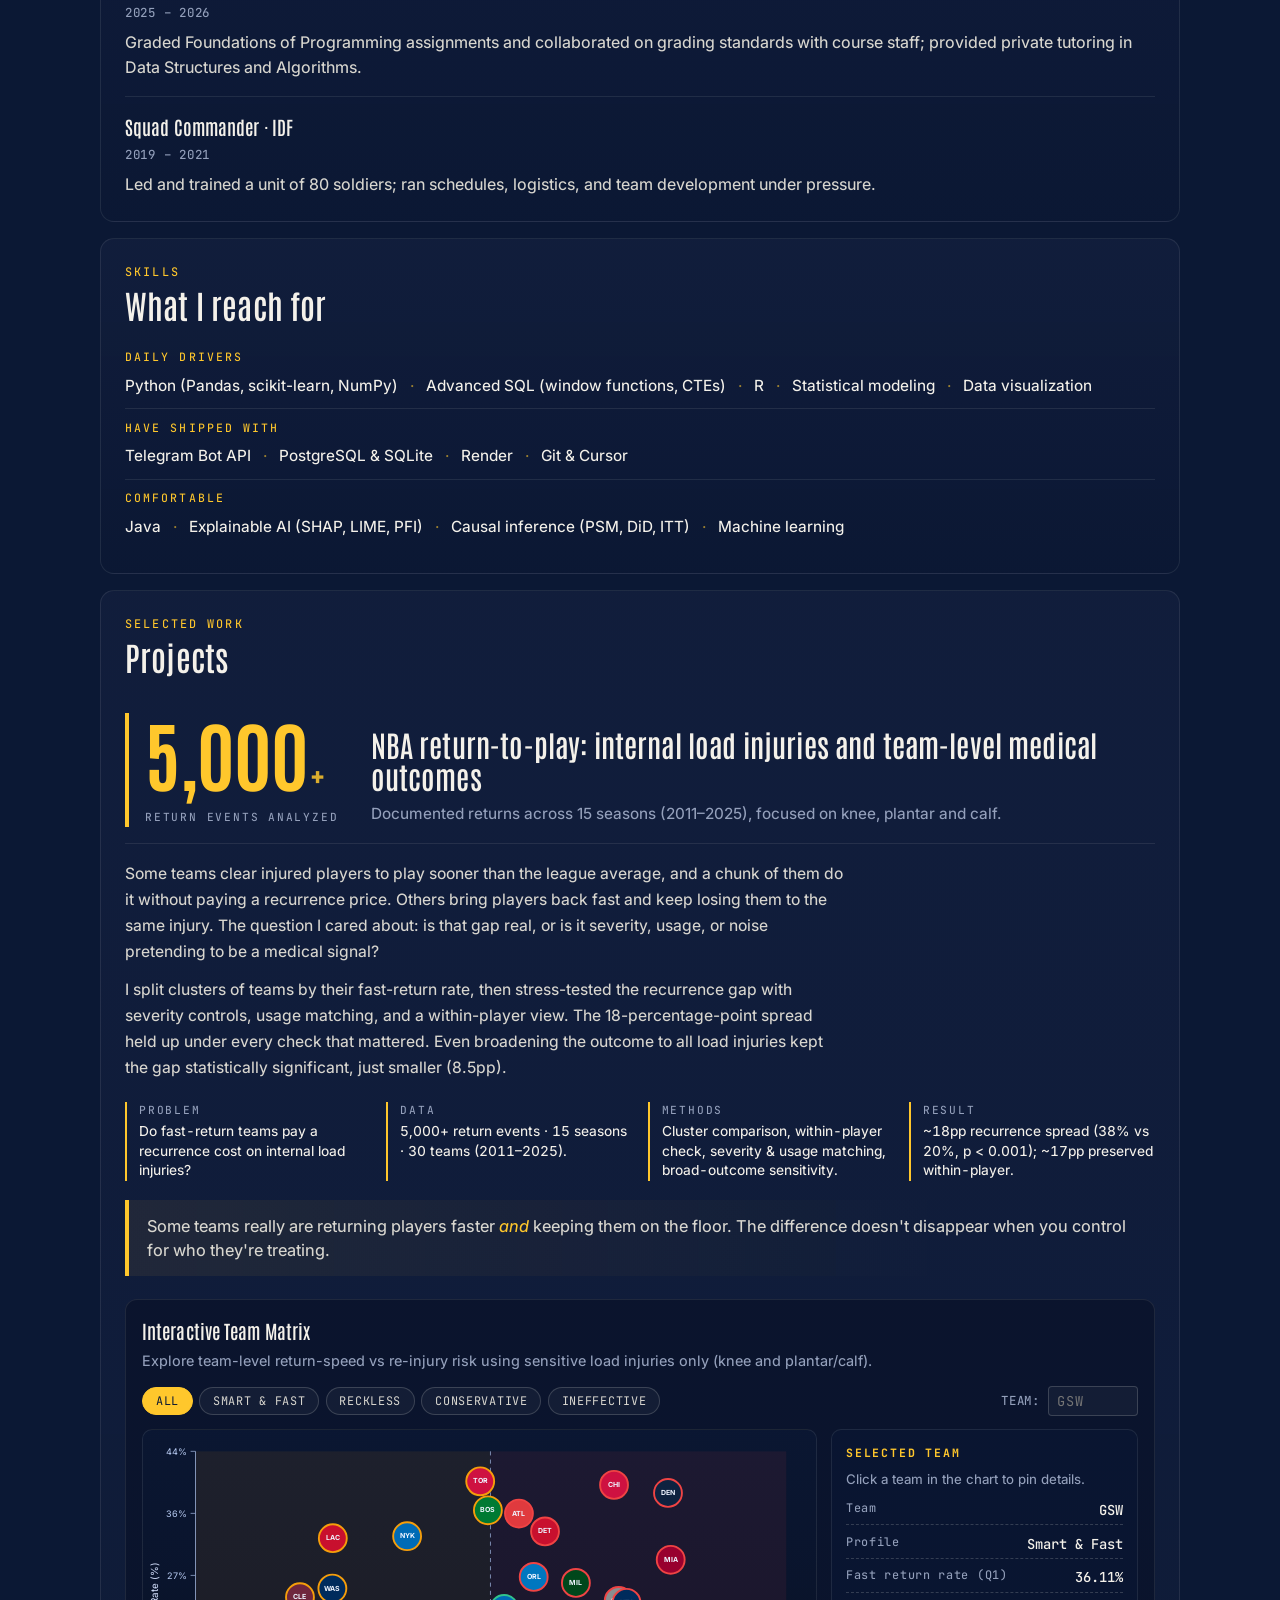
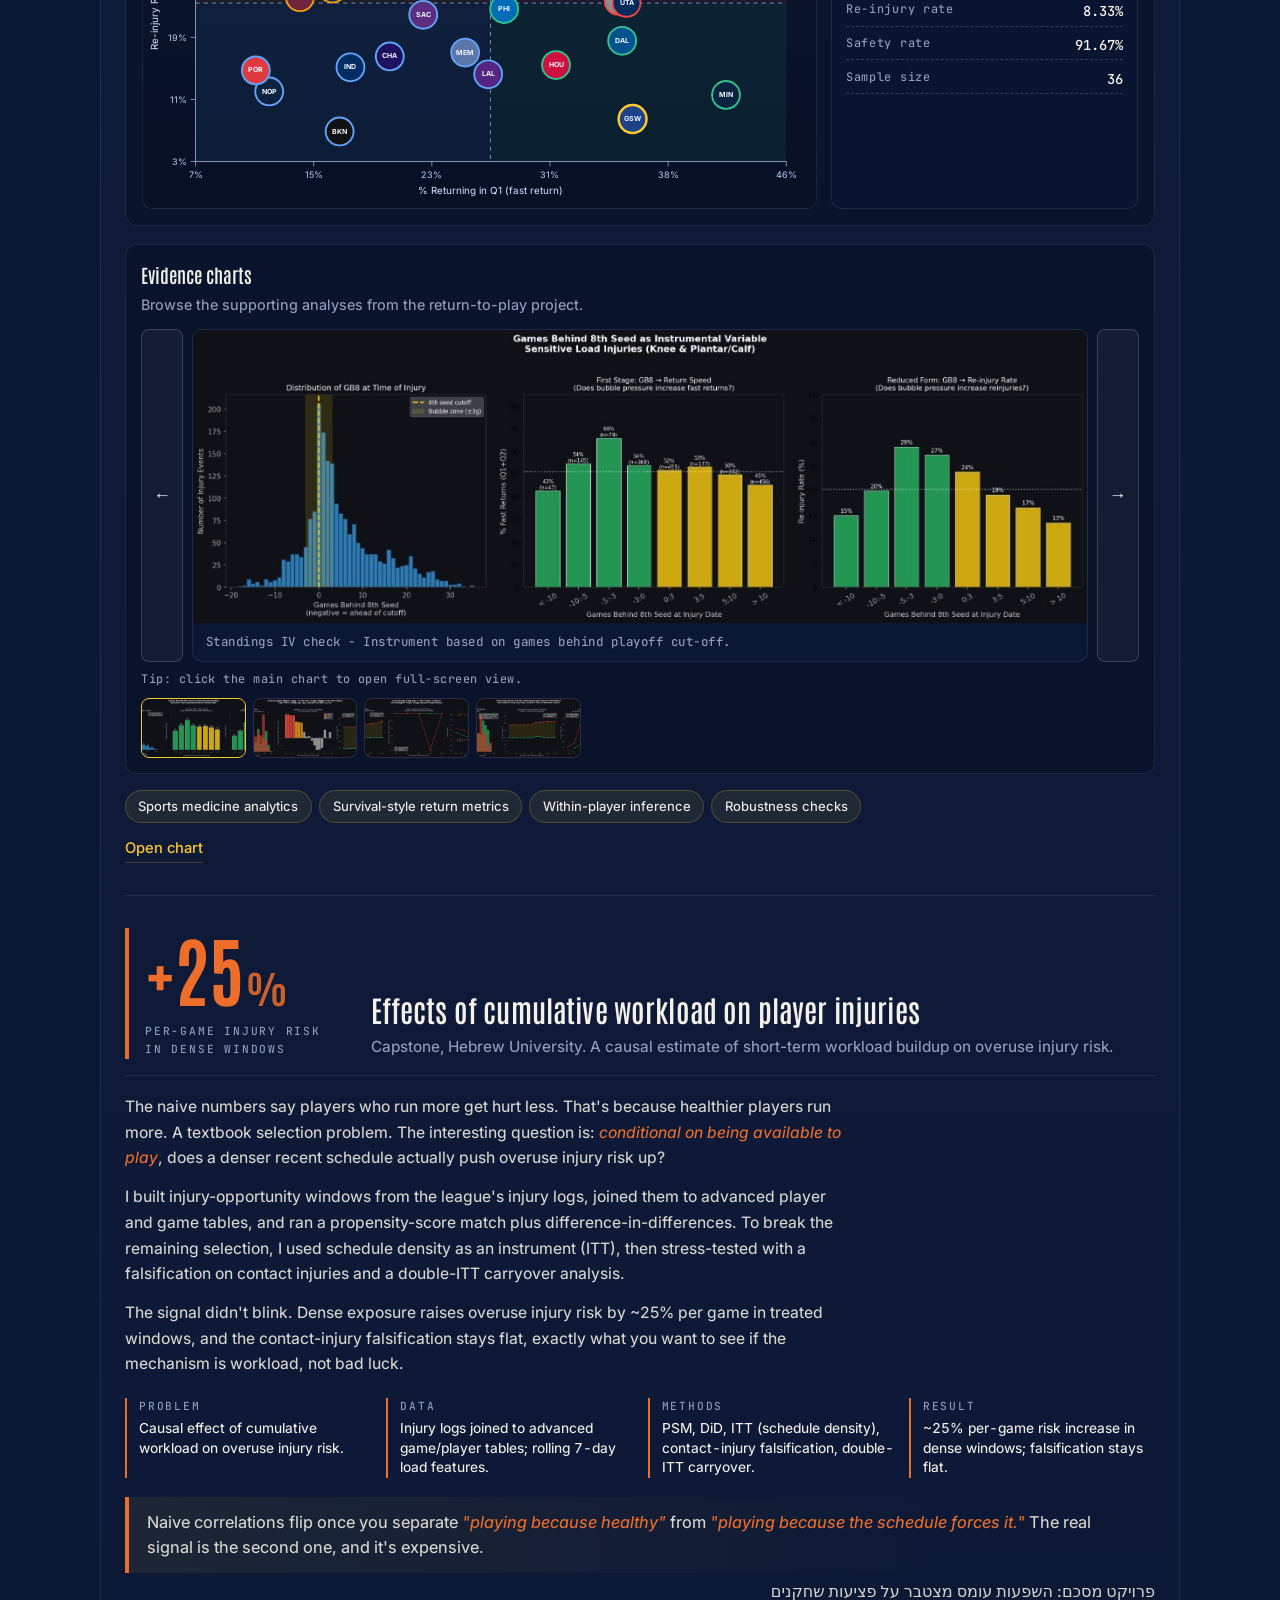
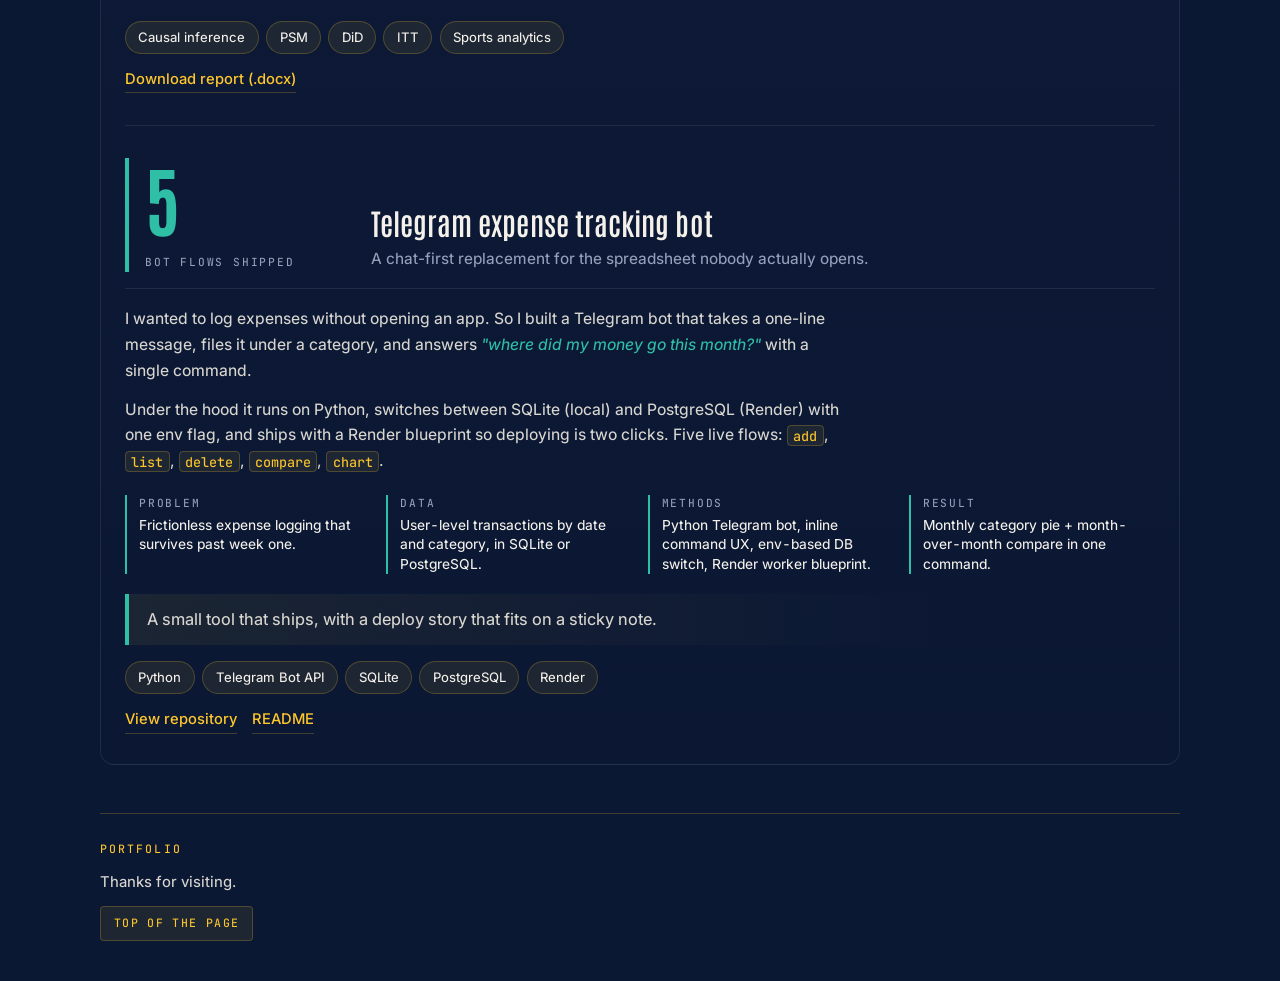
==== commit 9c66a0f4: "Add back 3 courses to website coursework chips Co-authored-by: Cursor <cursoragent@cursor.com>" ====
--- a/index.html
+++ b/index.html
@@ -132,12 +132,24 @@
         <div class="timeline-item">
           <h3>B.Sc. in Statistics, Data Science and Business</h3>
           <span>2023 – 2026 · final semester · GPA 88</span>
+          <span class="coursework-label-site">Selected coursework</span>
+          <ul class="coursework-chips">
+            <li><span class="course-chip-name">Data Structures &amp; Algorithms</span><span class="course-chip-score">100</span></li>
+            <li><span class="course-chip-name">Big Data Mining</span><span class="course-chip-score">99</span></li>
+            <li><span class="course-chip-name">Stochastic Models</span><span class="course-chip-score">100</span></li>
+            <li><span class="course-chip-name">Statistical Analysis</span><span class="course-chip-score">97</span></li>
+            <li><span class="course-chip-name">Causality &amp; Big Data</span><span class="course-chip-score">97</span></li>
+            <li><span class="course-chip-name">Business Data &amp; Technology</span><span class="course-chip-score">96</span></li>
+            <li><span class="course-chip-name">Probability for Statisticians</span><span class="course-chip-score">94</span></li>
+            <li><span class="course-chip-name">Python Programming</span><span class="course-chip-score">92</span></li>
+            <li><span class="course-chip-name">Statistical Inference</span><span class="course-chip-score">90</span></li>
+            <li><span class="course-chip-name">Data Analysis with R</span><span class="course-chip-score">90</span></li>
+            <li><span class="course-chip-name">ML Interpretability</span><span class="course-chip-score">89</span></li>
+          </ul>
         </div>
         <div class="timeline-item">
           <h3>M.Sc. in Data Science</h3>
-          <span
-            >Started during the final B.Sc. semester · expected July 2028</span
-          >
+          <span>Started during the final B.Sc. semester · 2026 – Present</span>
         </div>
       </section>
 
@@ -157,7 +169,8 @@
           <span>2025 – 2026</span>
           <p>
             Graded Foundations of Programming assignments and collaborated on
-            grading standards with course staff.
+            grading standards with course staff; provided private tutoring
+            in Data Structures and Algorithms.
           </p>
         </div>
         <div class="timeline-item">
--- a/styles.css
+++ b/styles.css
@@ -432,6 +432,63 @@
   margin-bottom: 0.4rem;
 }
 
+.timeline-detail {
+  margin-top: 0.45rem;
+  font-size: 0.82rem;
+  color: var(--ivory-soft);
+  line-height: 1.55;
+  opacity: 0.82;
+}
+
+.coursework-label-site {
+  display: block;
+  font-size: 0.75rem;
+  font-weight: 600;
+  text-transform: uppercase;
+  letter-spacing: 0.1em;
+  color: var(--ivory-mute);
+  margin-top: 0.7rem;
+  margin-bottom: 0.45rem;
+}
+
+.coursework-chips {
+  list-style: none;
+  display: flex;
+  flex-wrap: wrap;
+  gap: 0.4rem;
+  padding: 0;
+}
+
+.coursework-chips li {
+  display: flex;
+  align-items: center;
+  gap: 0.45rem;
+  background: rgba(255, 199, 44, 0.06);
+  border: 1px solid var(--gold-line);
+  border-radius: var(--radius-pill);
+  padding: 0.28rem 0.72rem;
+}
+
+.coursework-chips .course-chip-name {
+  display: inline;
+  font-size: 0.78rem;
+  font-family: "Inter", system-ui, sans-serif;
+  font-weight: 500;
+  color: #ffffff;
+  letter-spacing: normal;
+  margin-bottom: 0;
+}
+
+.coursework-chips .course-chip-score {
+  display: inline;
+  font-size: 0.78rem;
+  font-weight: 700;
+  font-family: "JetBrains Mono", ui-monospace, monospace;
+  color: var(--gold);
+  letter-spacing: normal;
+  margin-bottom: 0;
+}
+
 /* Skills tiered */
 
 .skill-tier {
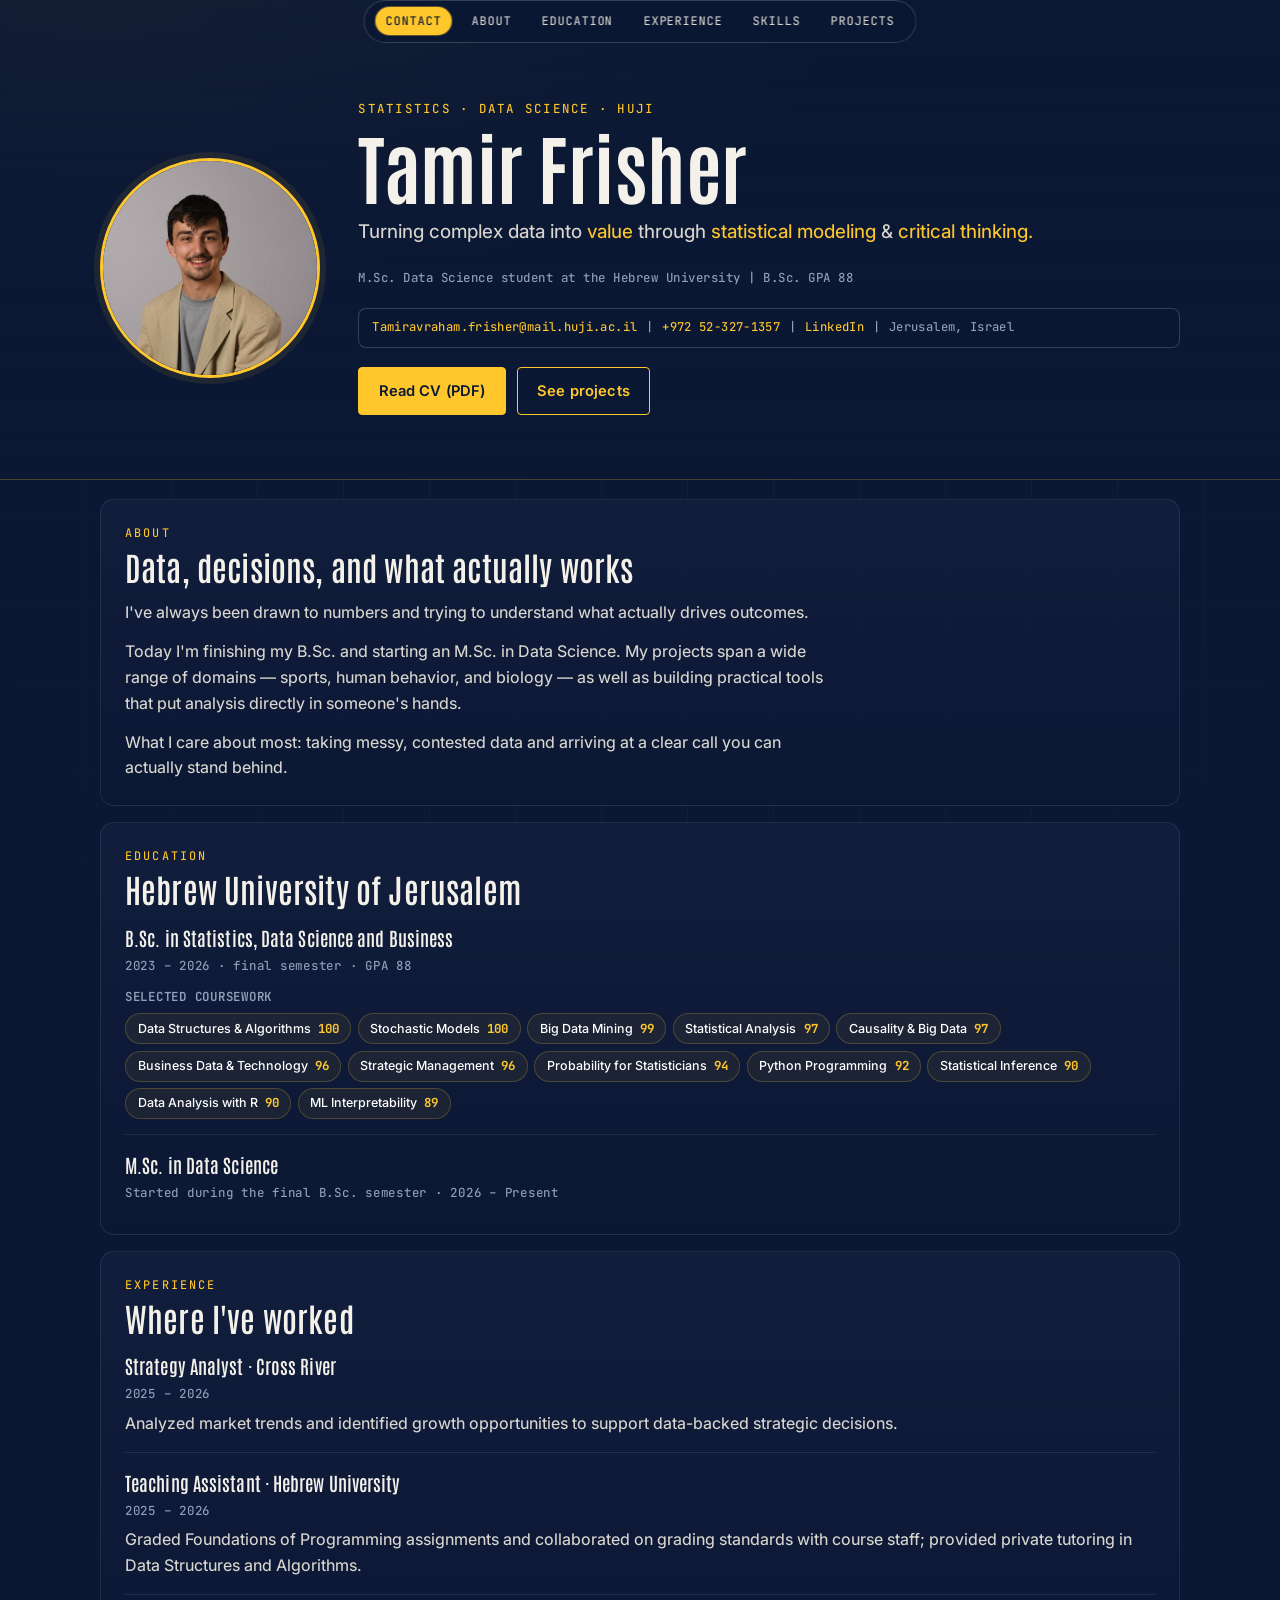
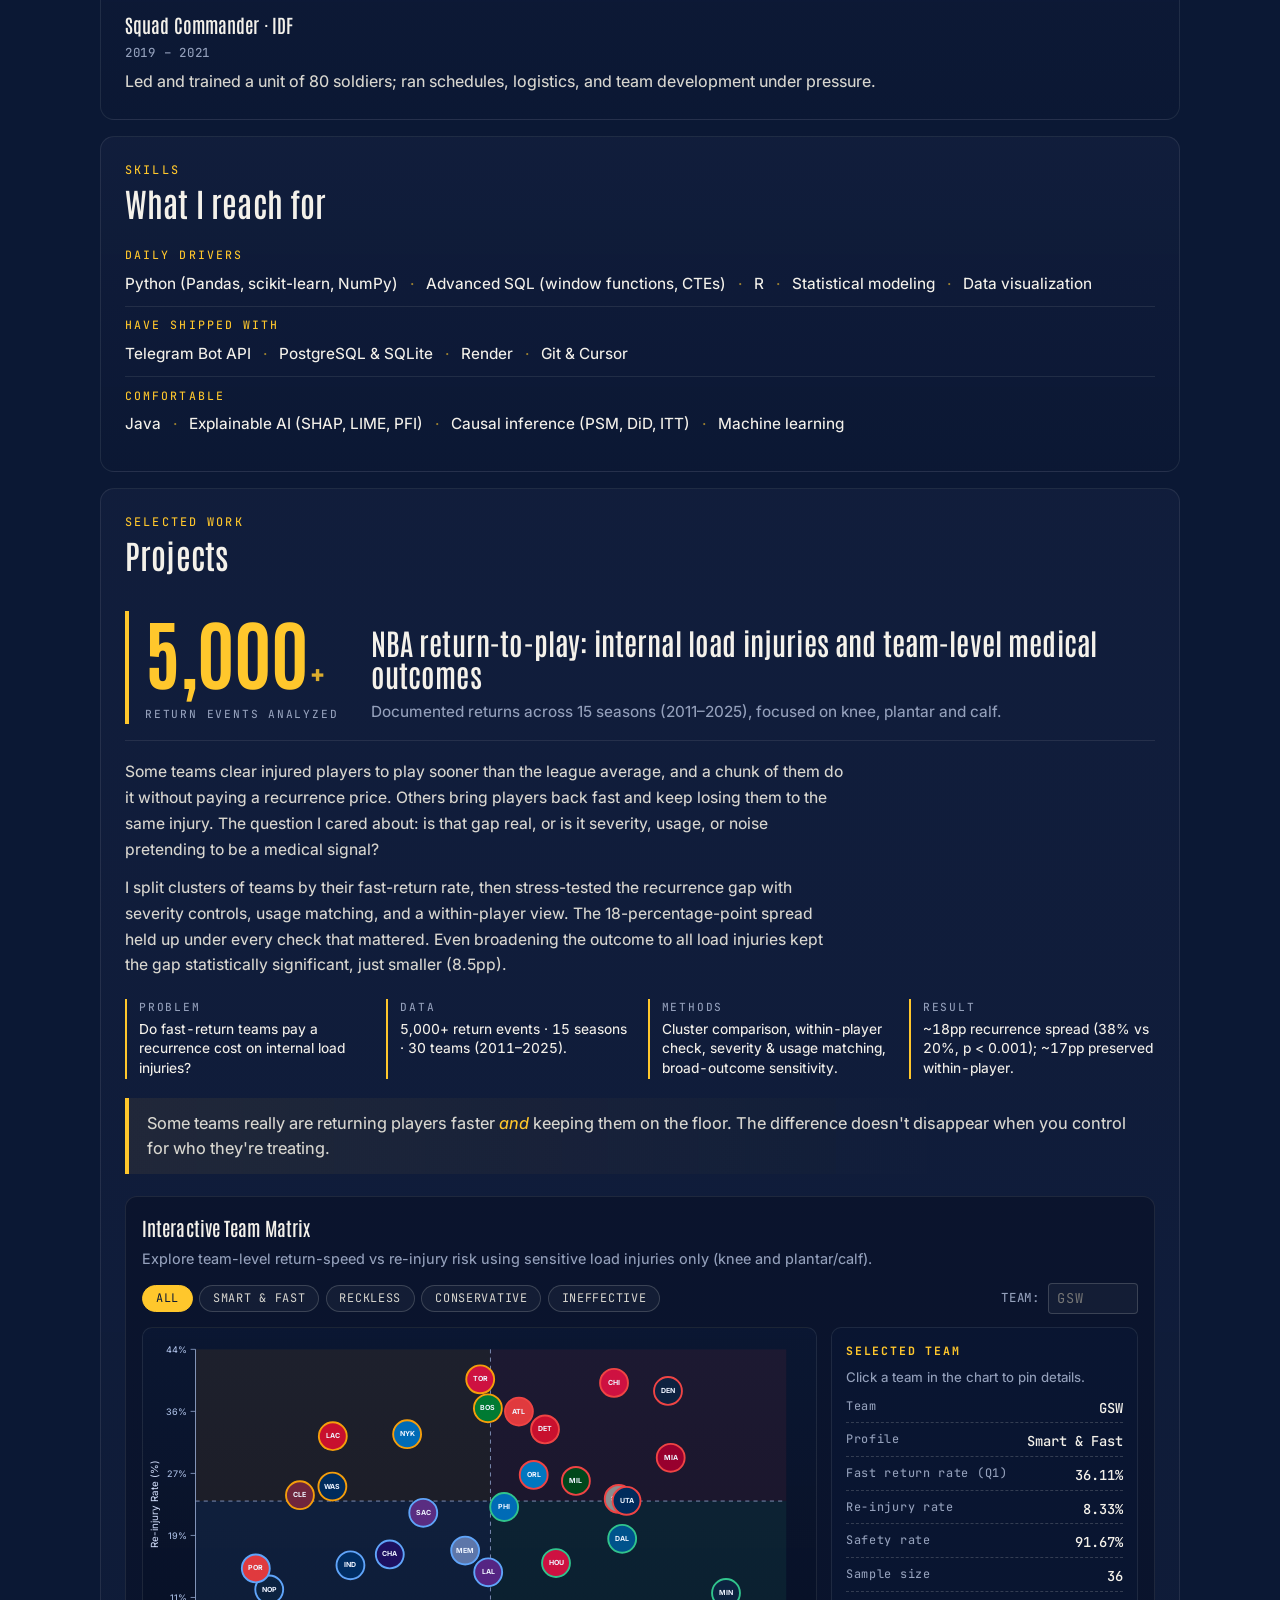
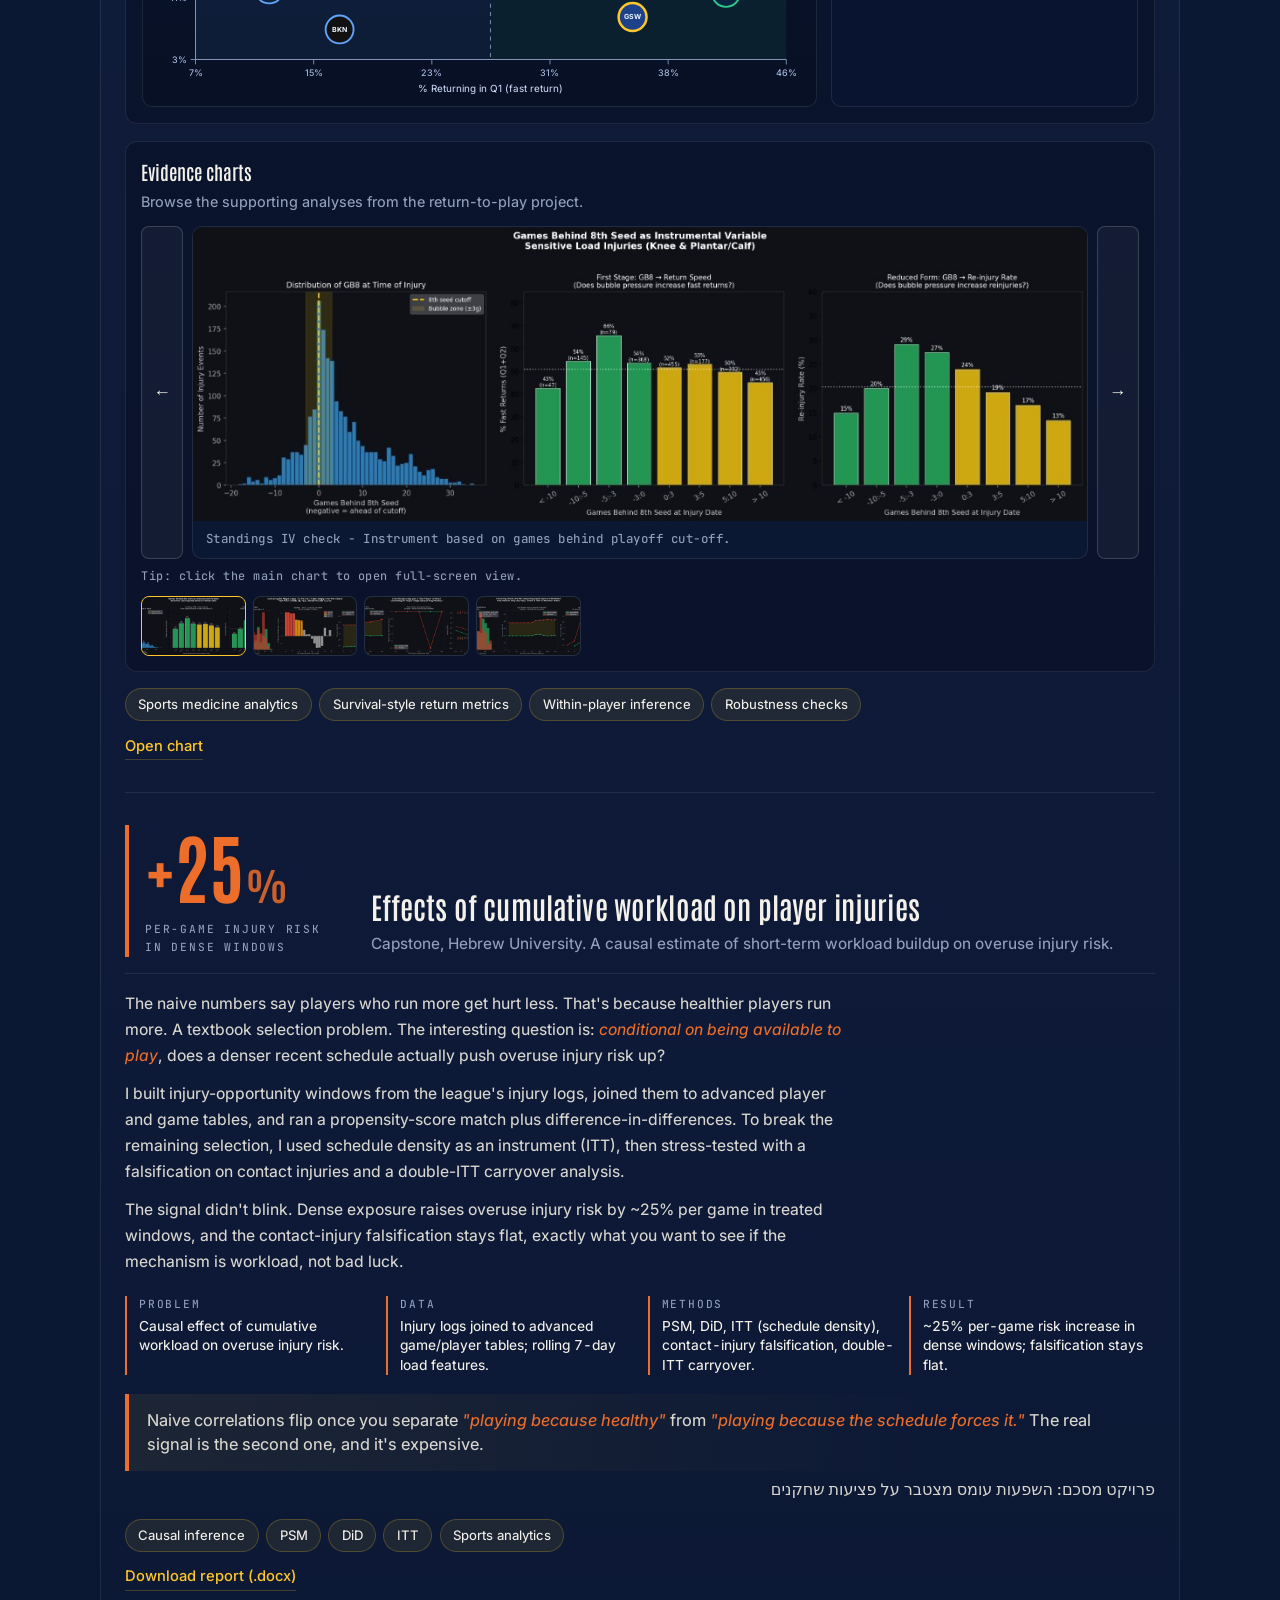
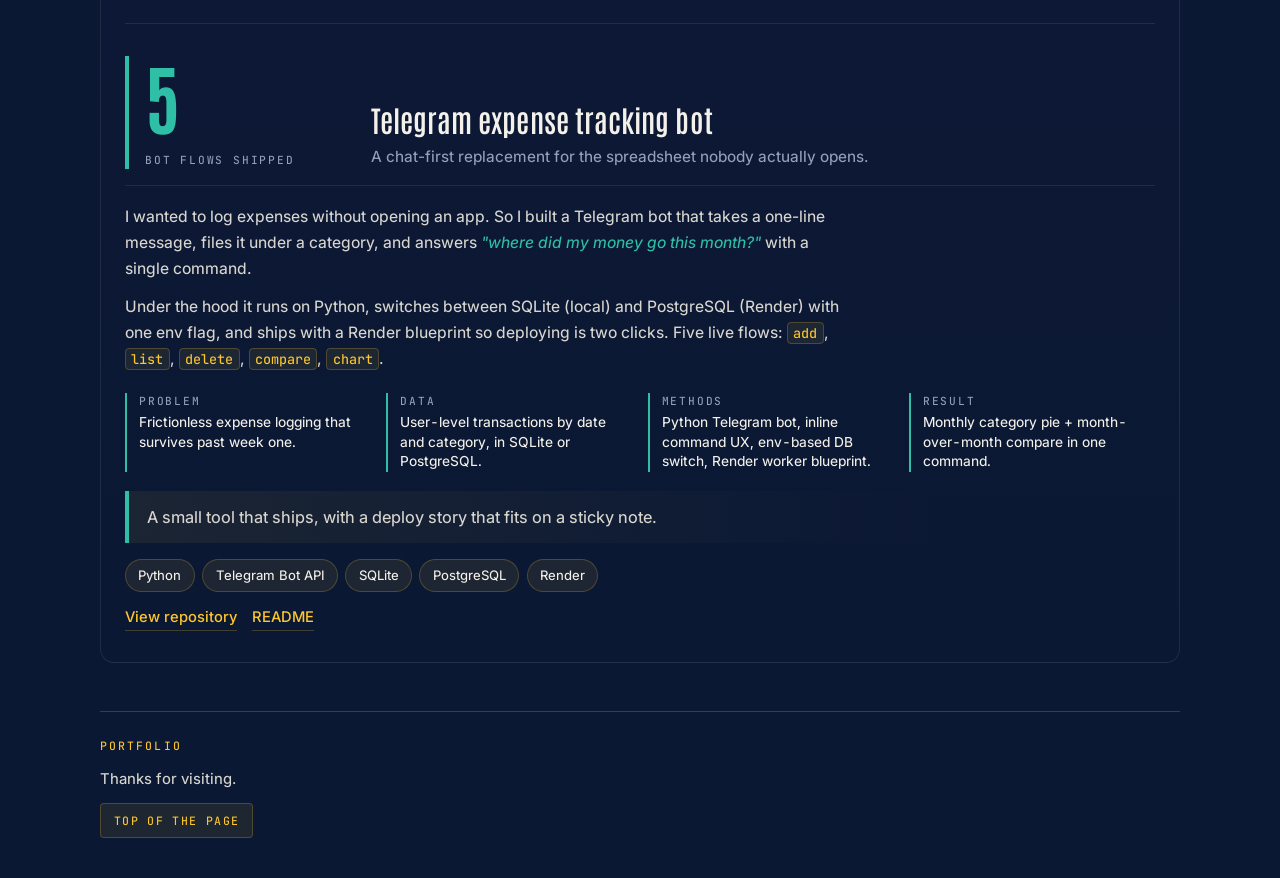
==== commit 17fdbda1: "Broaden About section: remove book refs, generalize project domains Co-authored-by: Cursor <cursorag" ====
--- a/index.html
+++ b/index.html
@@ -105,18 +105,14 @@
         <h2>Data, decisions, and what actually works</h2>
         <div class="about-essay">
           <p>
-            I've always been drawn to numbers, especially when they connect to
-            sport. I love exploring data and trying to understand what actually
-            drives outcomes. Reading <em>The Numbers Game: Why Everything You
-            Know About Football Is Wrong</em> by Anderson and Sally, and later
-            <em>How to Win the Premier League</em> by Graham, pushed me even
-            further toward research and data-driven sport analysis.
+            I've always been drawn to numbers and trying to understand what
+            actually drives outcomes.
           </p>
           <p>
             Today I'm finishing my B.Sc. and starting an M.Sc. in Data
-            Science. My projects span sports medicine analytics, causal
-            inference, and building small tools that put analysis directly in
-            someone's hands rather than in a slide deck that gets filed away.
+            Science. My projects span a wide range of domains — sports, human
+            behavior, and biology — as well as building practical tools that
+            put analysis directly in someone's hands.
           </p>
           <p>
             What I care about most: taking messy, contested data and arriving
@@ -135,11 +131,12 @@
           <span class="coursework-label-site">Selected coursework</span>
           <ul class="coursework-chips">
             <li><span class="course-chip-name">Data Structures &amp; Algorithms</span><span class="course-chip-score">100</span></li>
+            <li><span class="course-chip-name">Stochastic Models</span><span class="course-chip-score">100</span></li>
             <li><span class="course-chip-name">Big Data Mining</span><span class="course-chip-score">99</span></li>
-            <li><span class="course-chip-name">Stochastic Models</span><span class="course-chip-score">100</span></li>
             <li><span class="course-chip-name">Statistical Analysis</span><span class="course-chip-score">97</span></li>
             <li><span class="course-chip-name">Causality &amp; Big Data</span><span class="course-chip-score">97</span></li>
             <li><span class="course-chip-name">Business Data &amp; Technology</span><span class="course-chip-score">96</span></li>
+            <li><span class="course-chip-name">Strategic Management</span><span class="course-chip-score">96</span></li>
             <li><span class="course-chip-name">Probability for Statisticians</span><span class="course-chip-score">94</span></li>
             <li><span class="course-chip-name">Python Programming</span><span class="course-chip-score">92</span></li>
             <li><span class="course-chip-name">Statistical Inference</span><span class="course-chip-score">90</span></li>
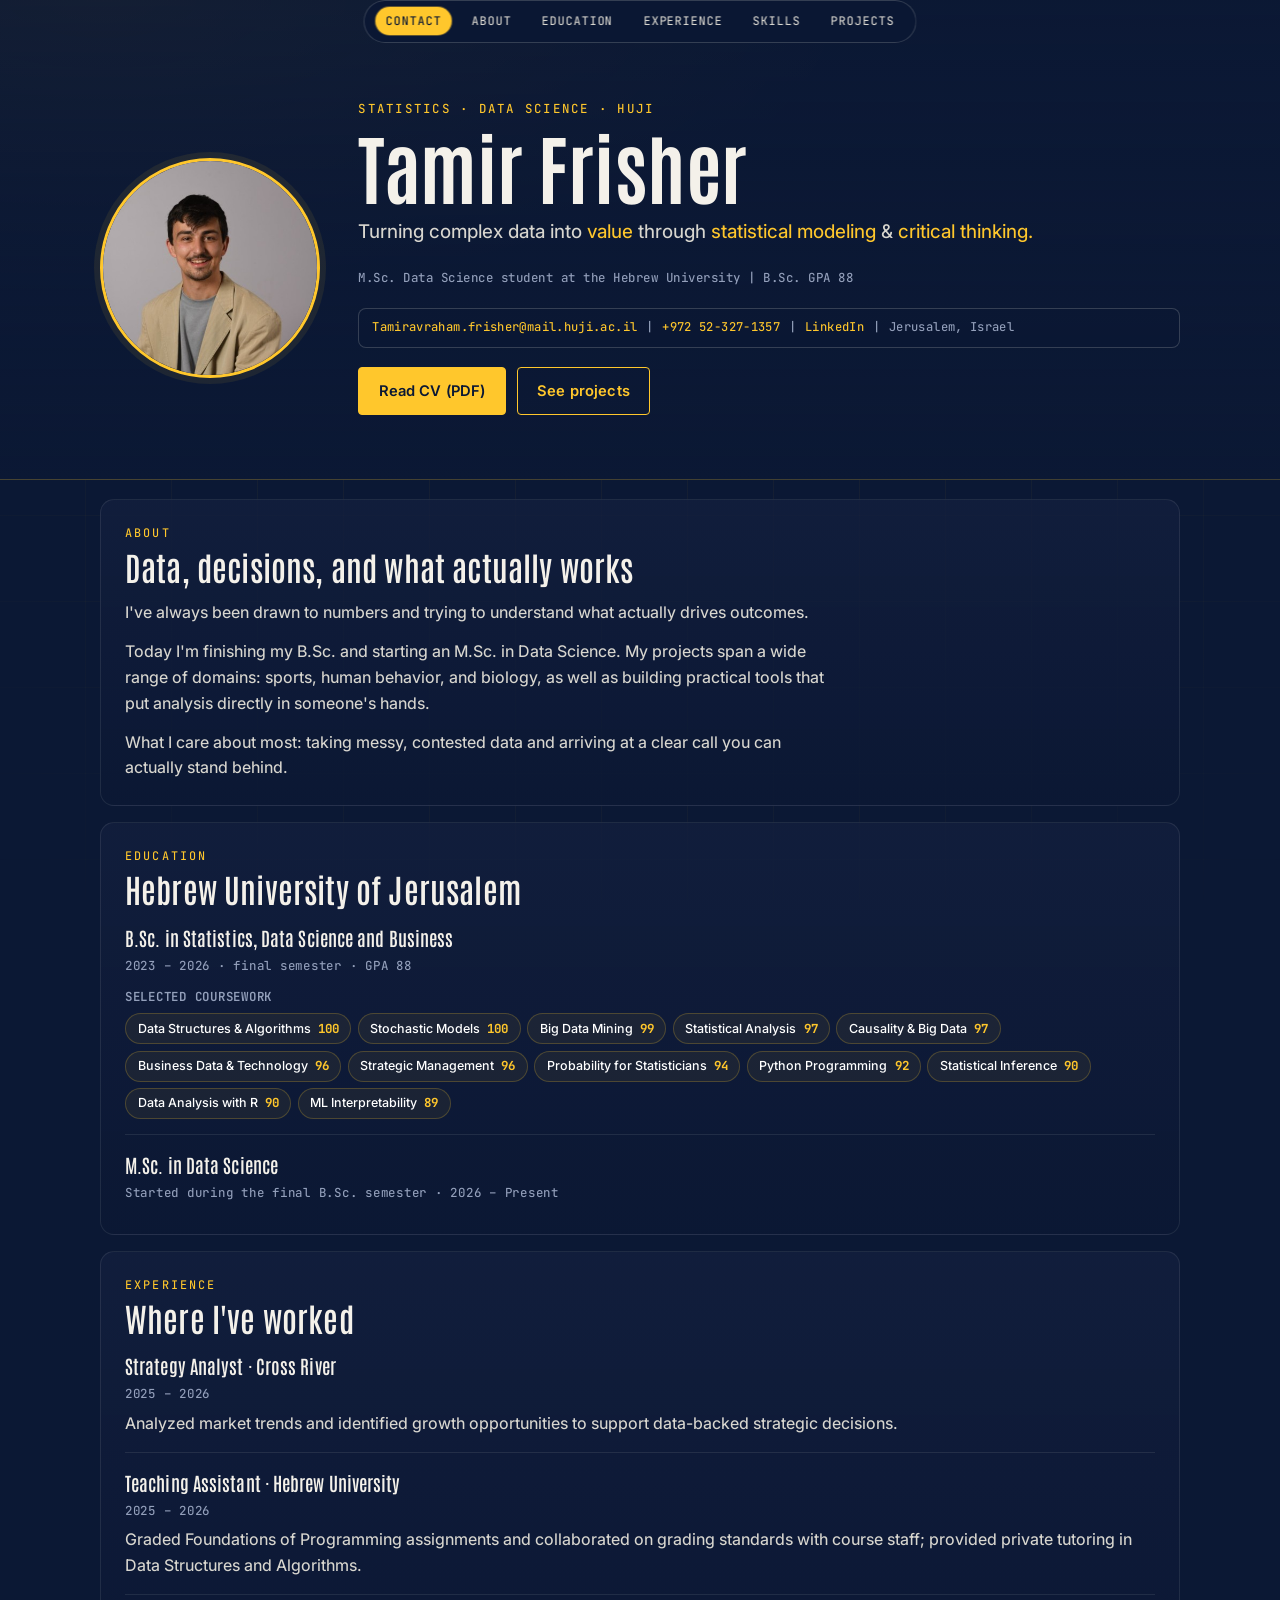
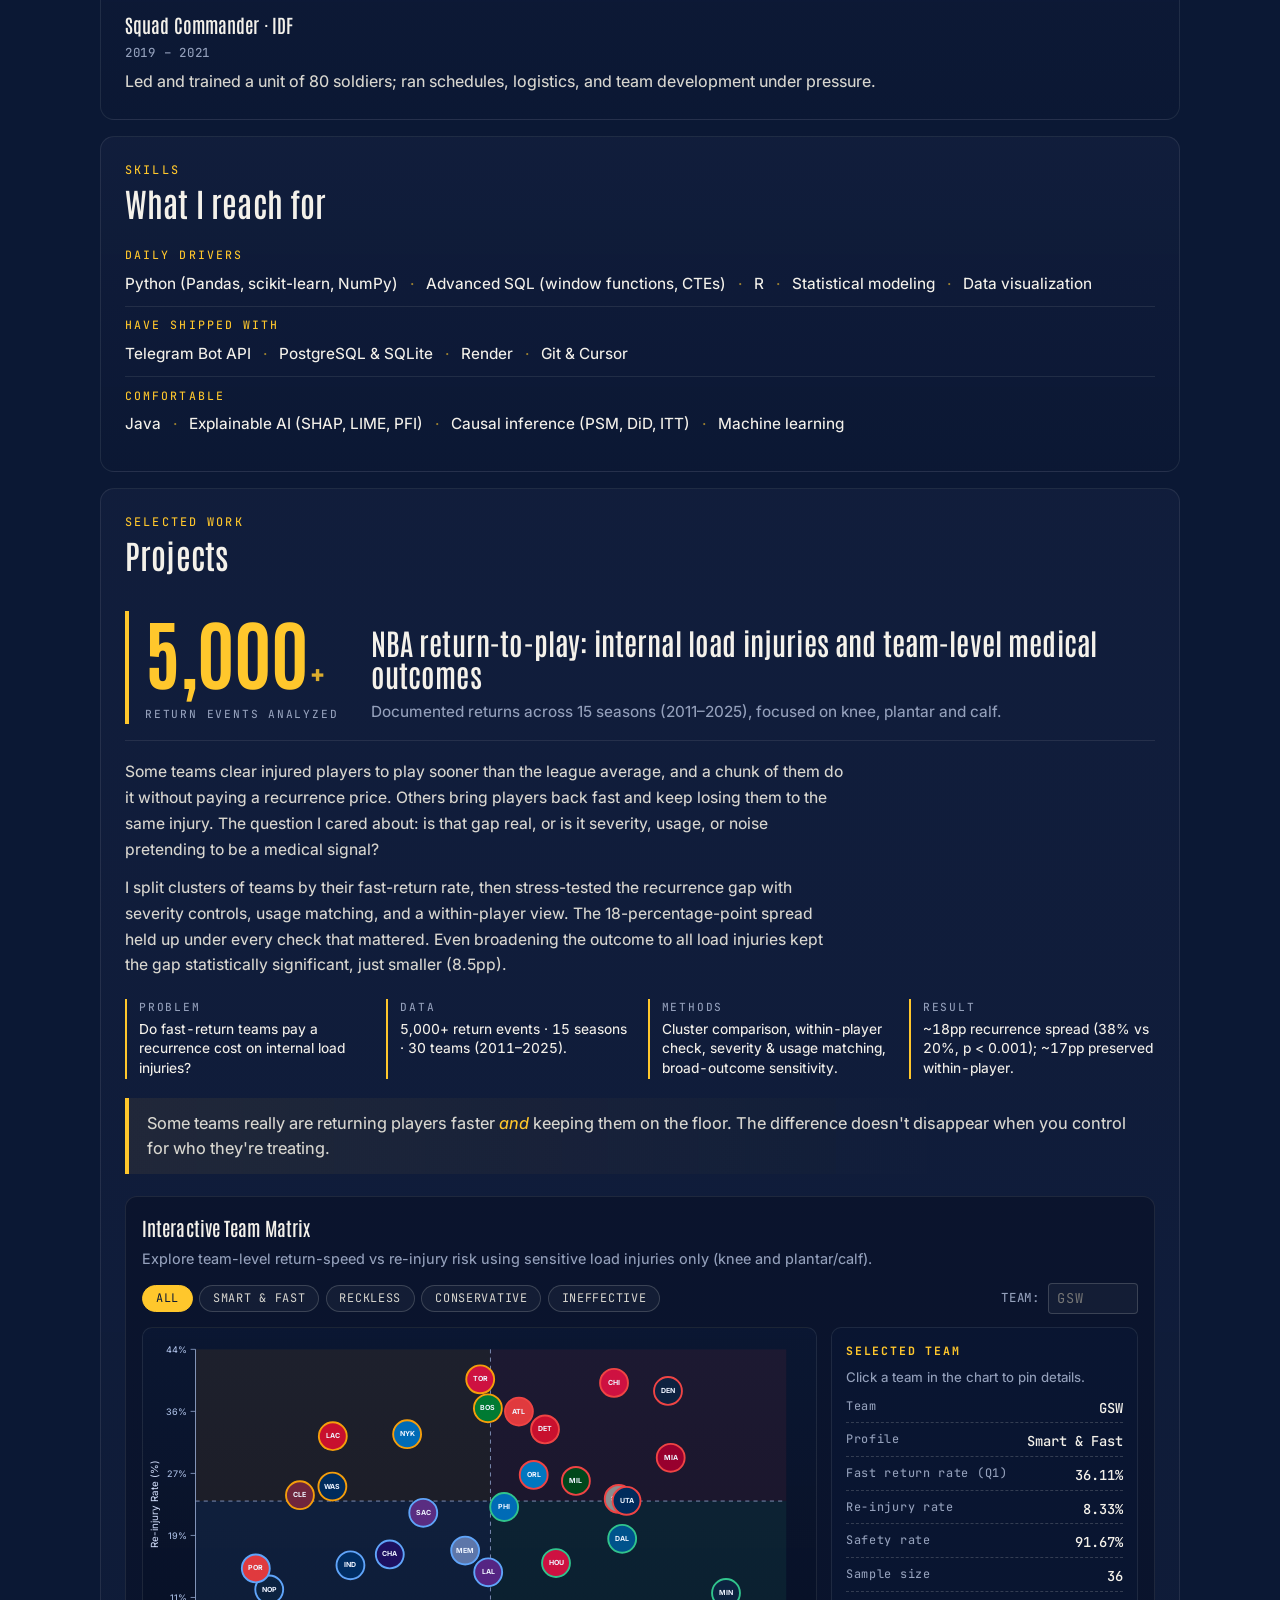
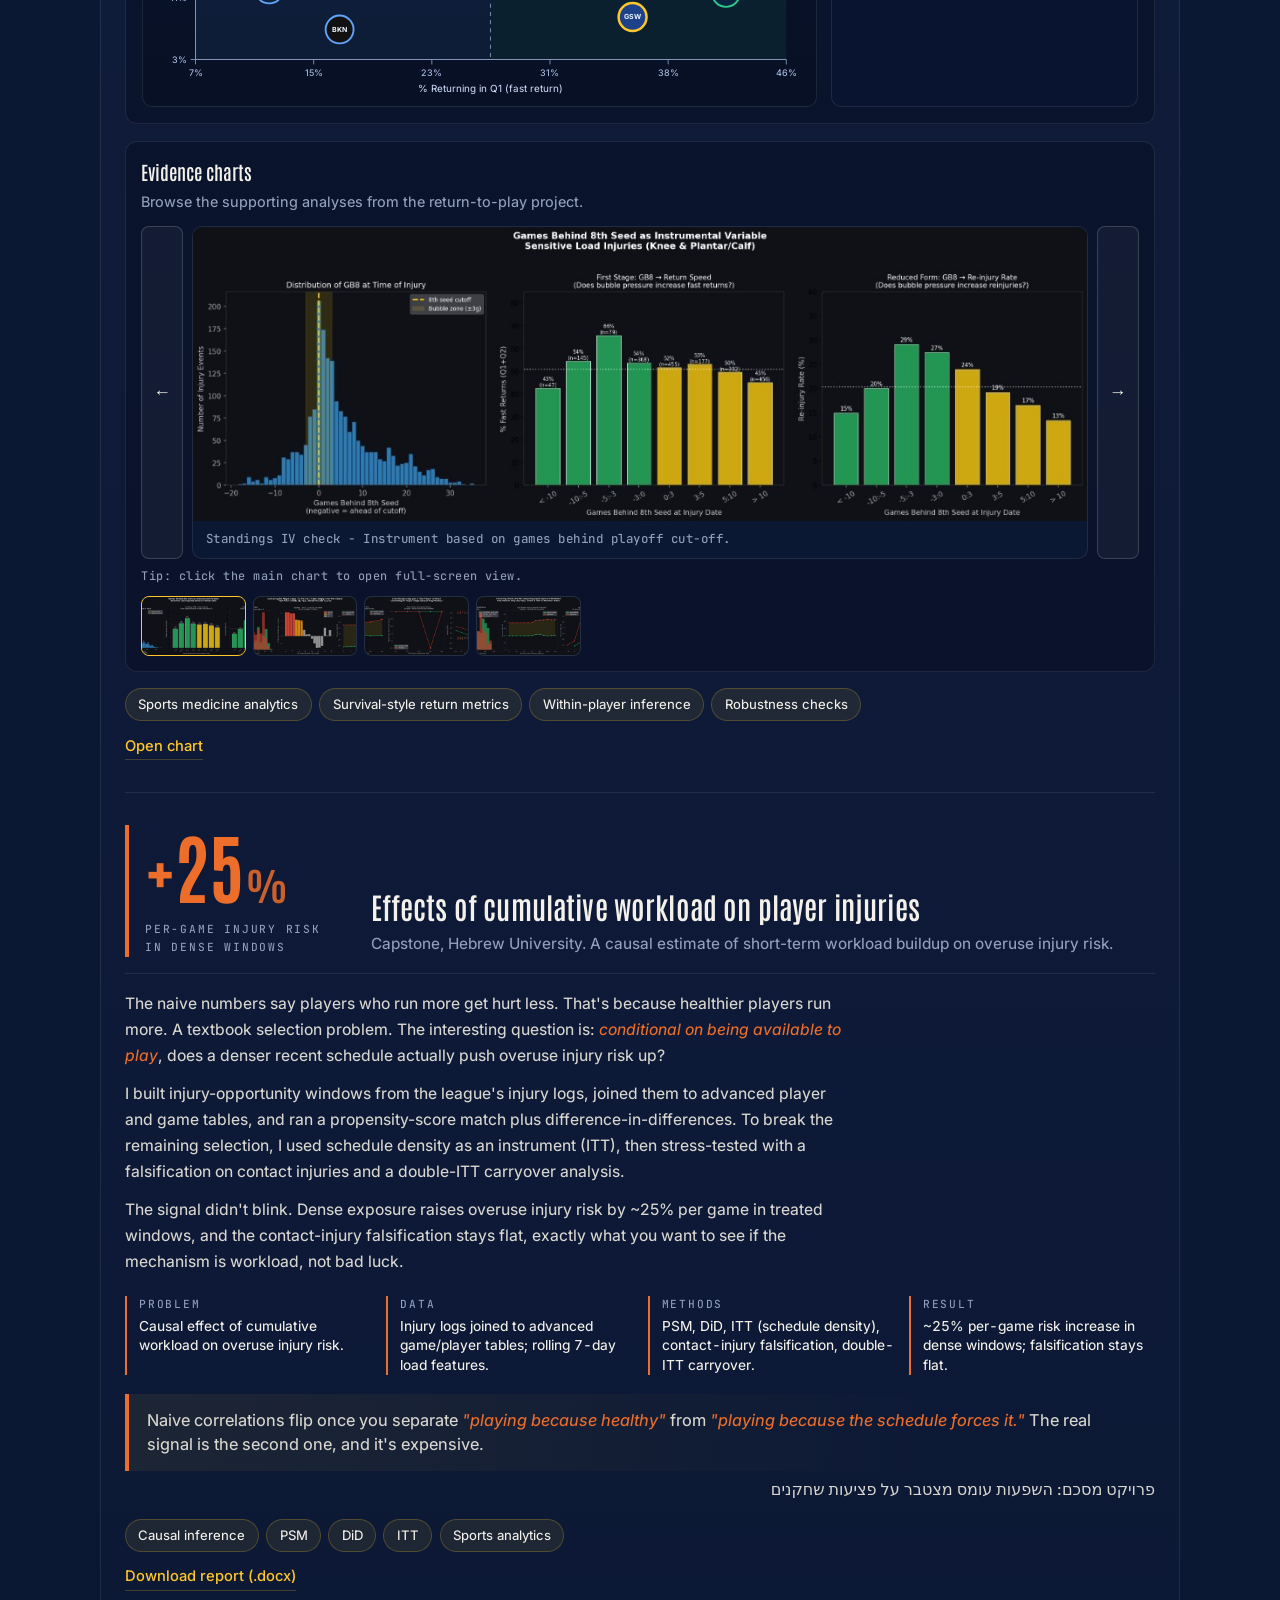
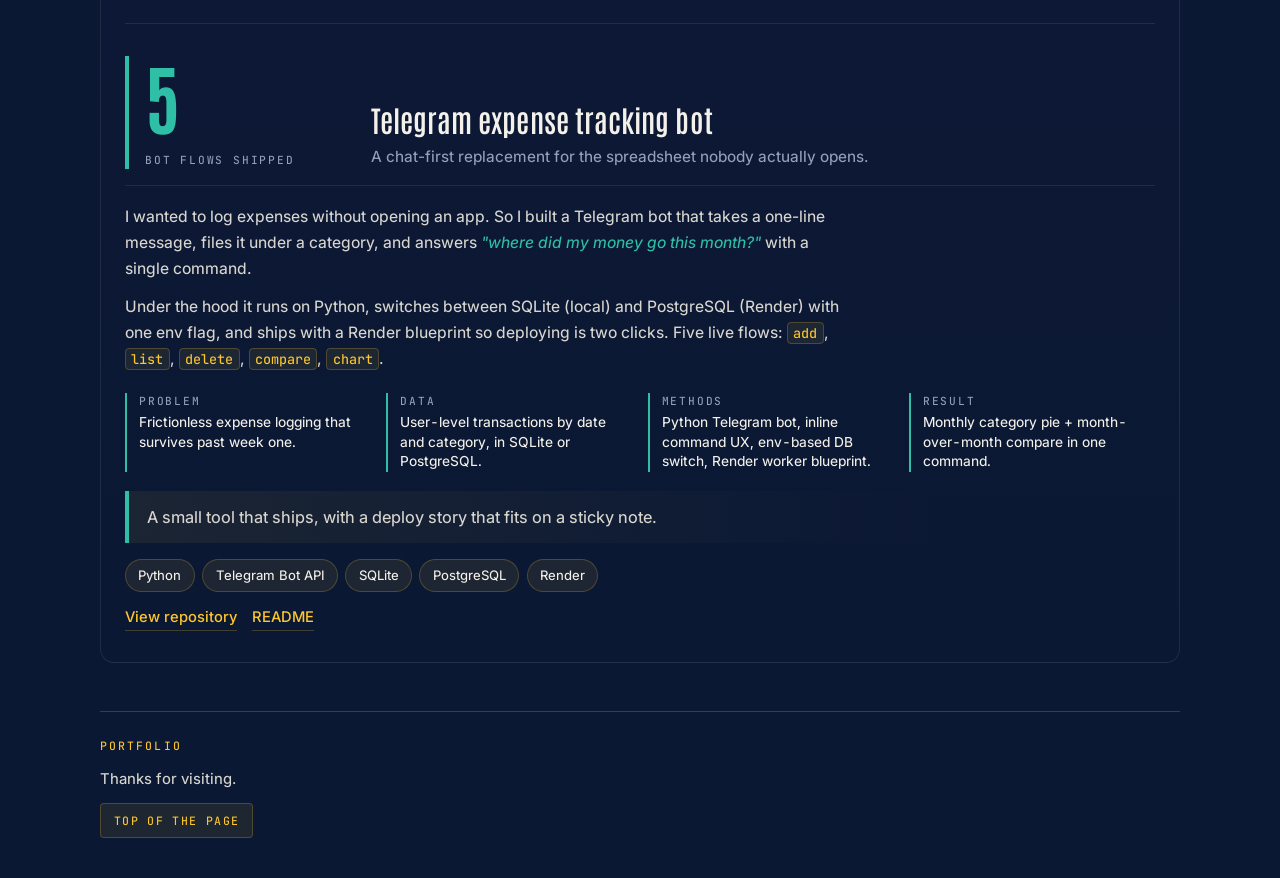
==== commit ca8b9793: "Replace em dashes with colon in About section Co-authored-by: Cursor <cursoragent@cursor.com>" ====
--- a/index.html
+++ b/index.html
@@ -110,8 +110,8 @@
           </p>
           <p>
             Today I'm finishing my B.Sc. and starting an M.Sc. in Data
-            Science. My projects span a wide range of domains — sports, human
-            behavior, and biology — as well as building practical tools that
+            Science. My projects span a wide range of domains: sports, human
+            behavior, and biology, as well as building practical tools that
             put analysis directly in someone's hands.
           </p>
           <p>
